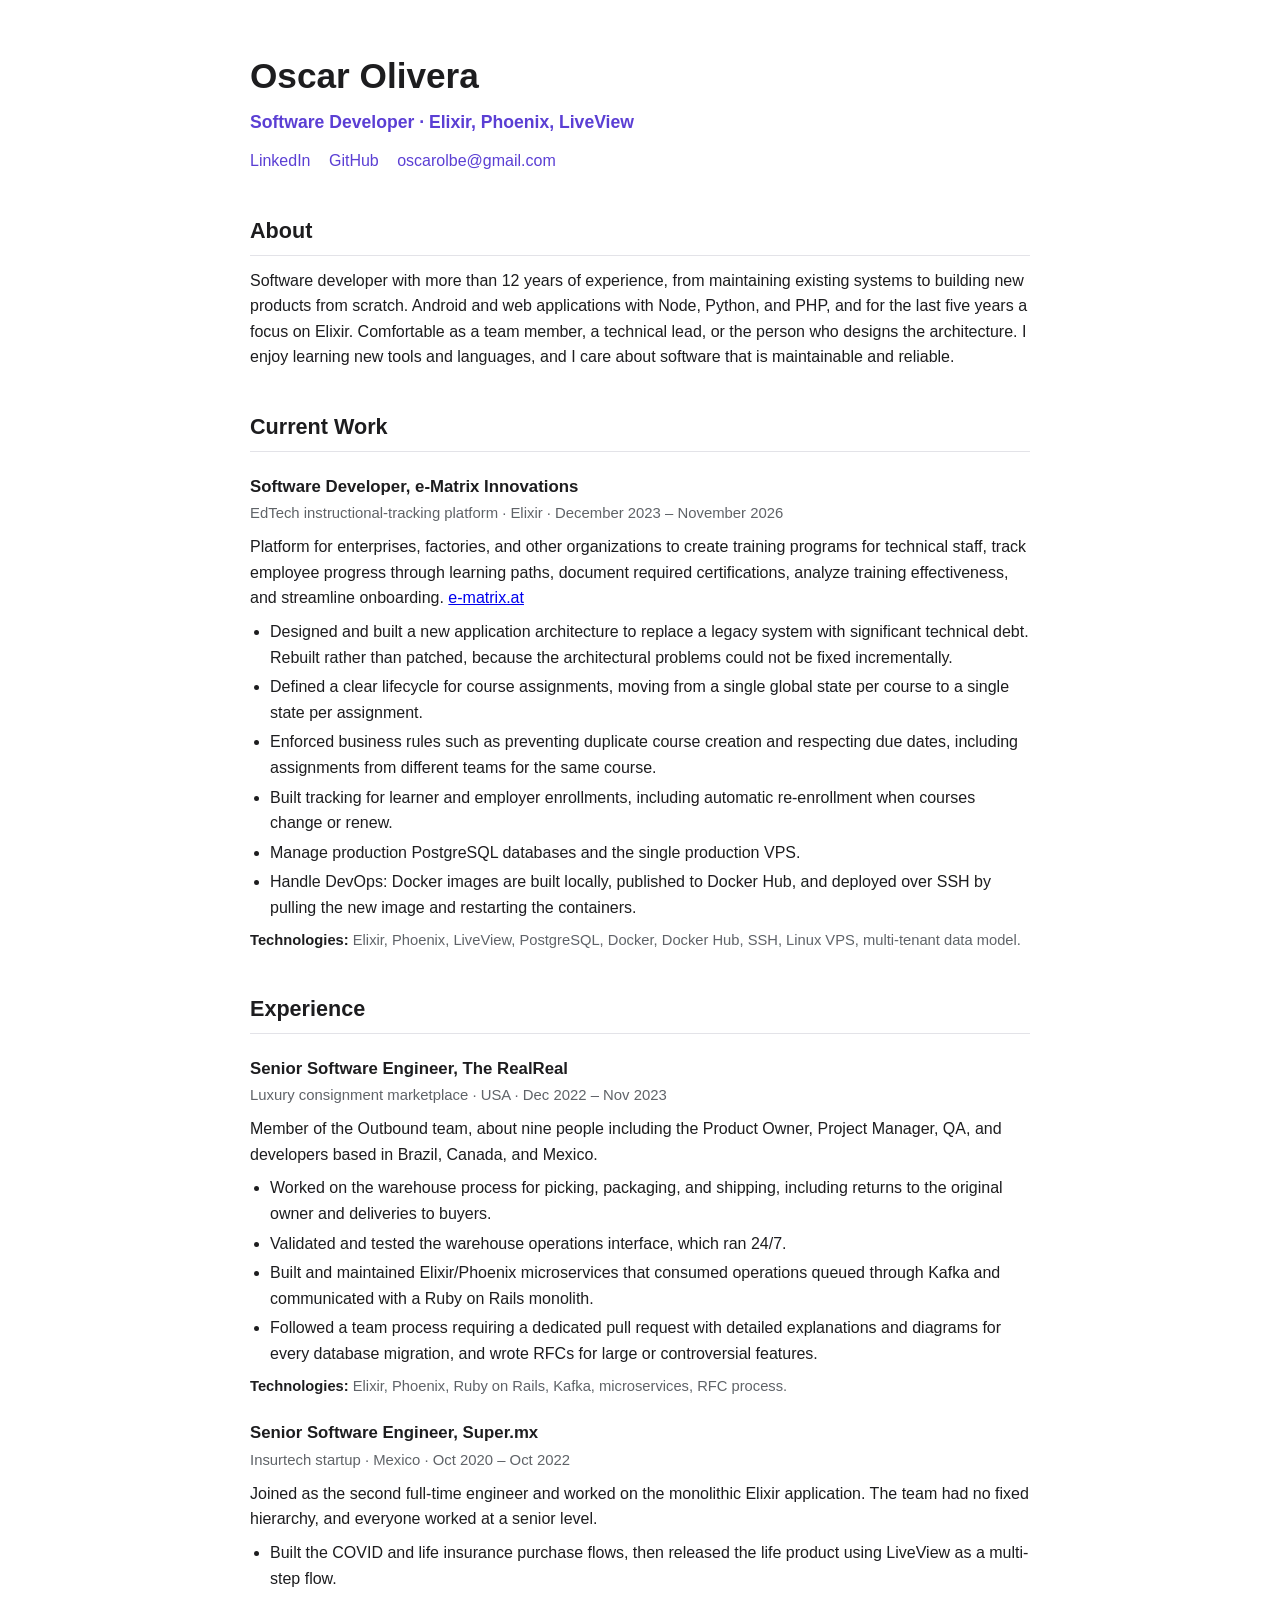
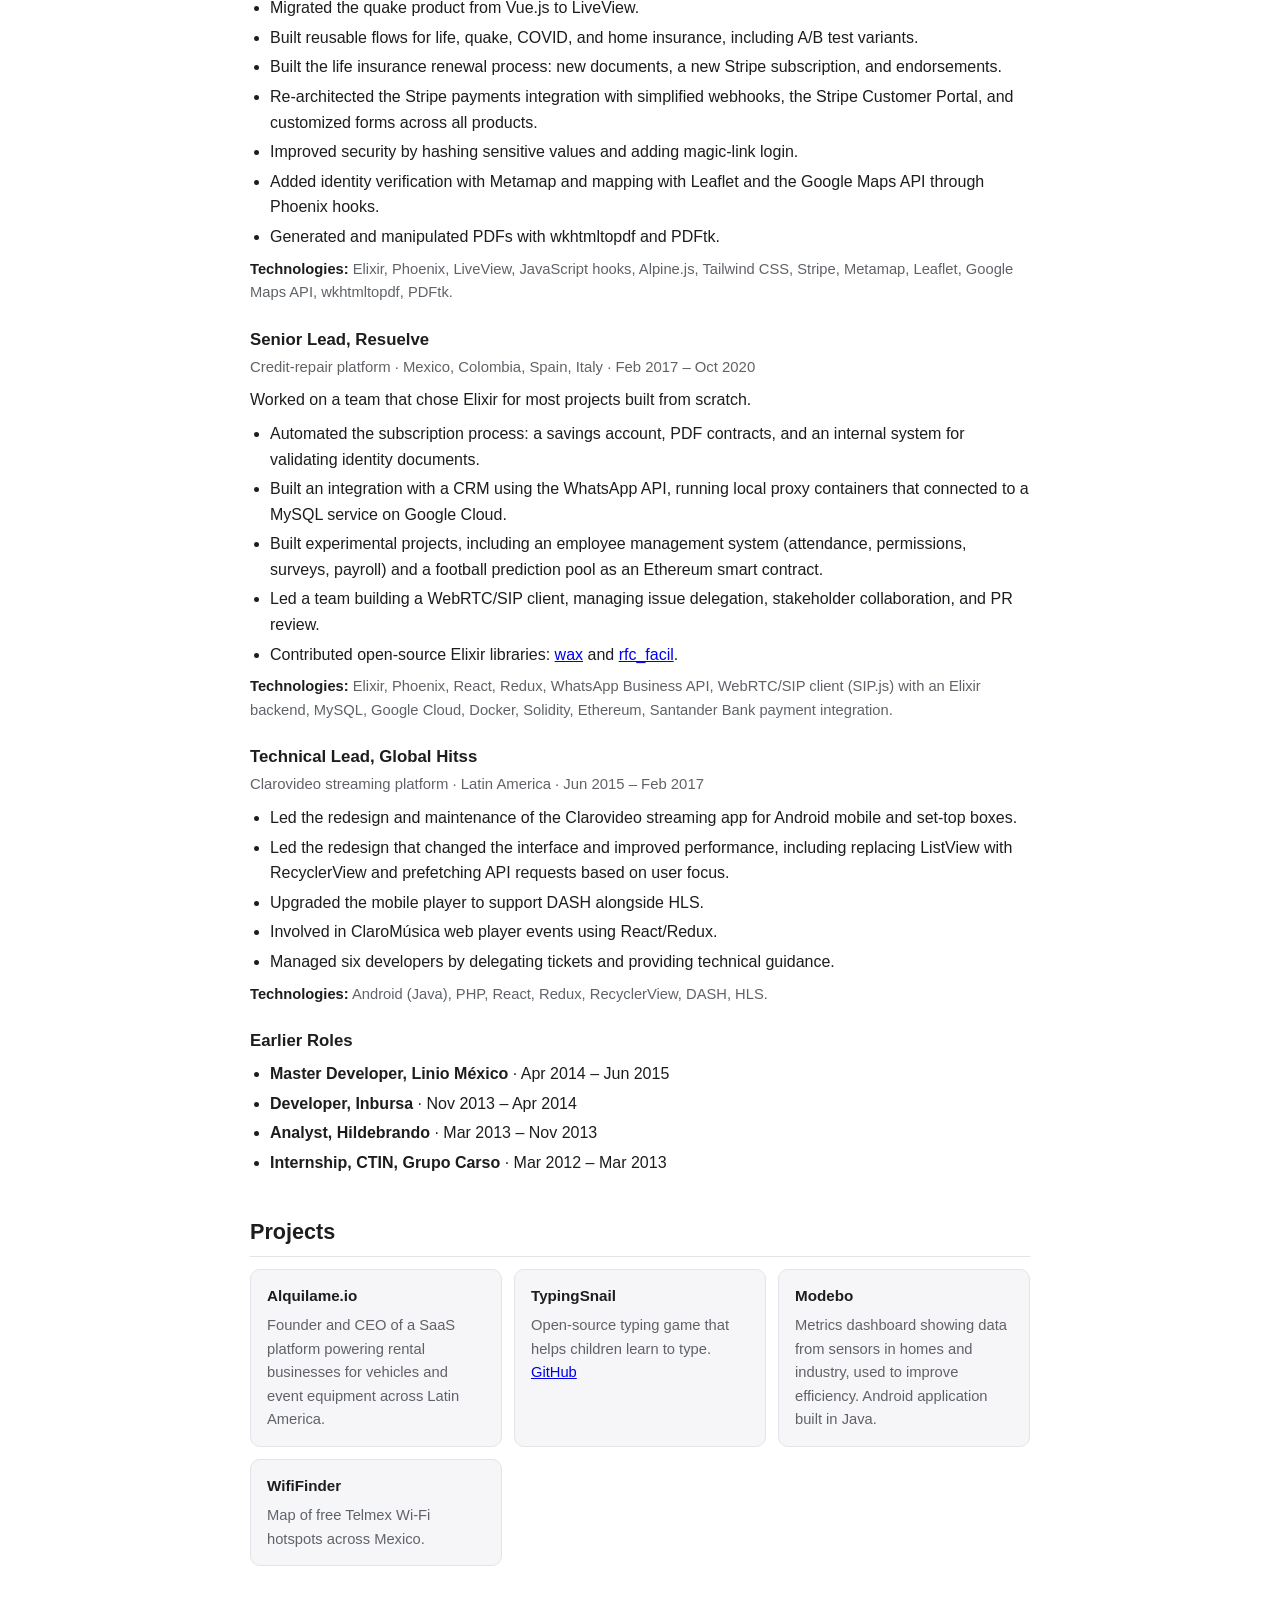
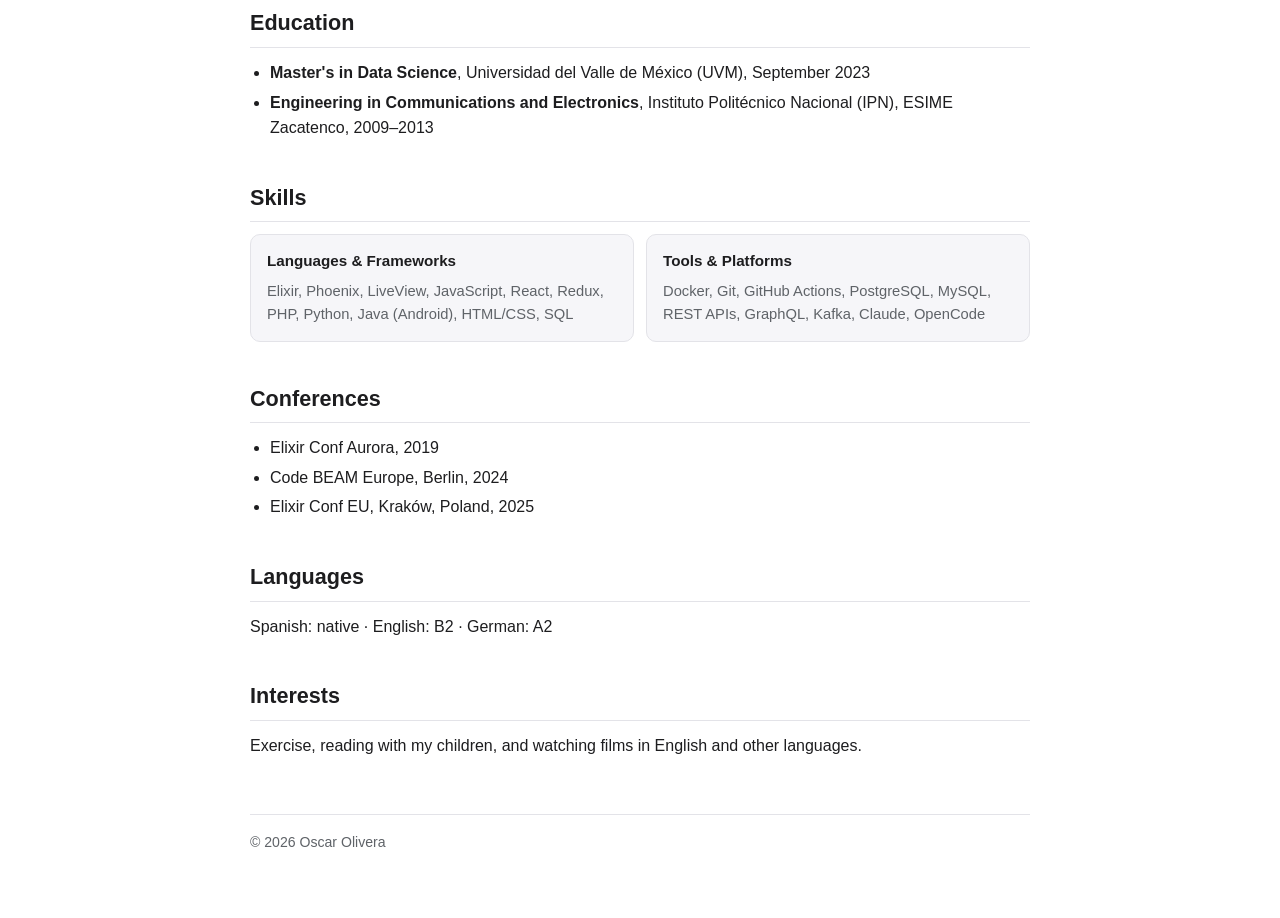
==== index.html @ a91962db "feat: resume" ====
<!DOCTYPE html>
<html lang="en">
<head>
<meta charset="UTF-8">
<meta name="viewport" content="width=device-width, initial-scale=1.0">
<title>Oscar Olivera - Developer Profile</title>
<style>
  :root {
    --bg: #ffffff;
    --text: #1d1d1f;
    --muted: #5f6368;
    --accent: #5b3fd4;
    --border: #e3e3e8;
    --surface: #f6f6f9;
    color-scheme: light;
  }
  @media (prefers-color-scheme: dark) {
    :root:not([data-theme="light"]) {
      --bg: #111114;
      --text: #ececf1;
      --muted: #a0a0ab;
      --accent: #a792ff;
      --border: #2a2a33;
      --surface: #1a1a20;
      color-scheme: dark;
    }
  }
  :root[data-theme="dark"] {
    --bg: #111114;
    --text: #ececf1;
    --muted: #a0a0ab;
    --accent: #a792ff;
    --border: #2a2a33;
    --surface: #1a1a20;
    color-scheme: dark;
  }
  * { box-sizing: border-box; }
  html, body { margin: 0; padding: 0; background: var(--bg); color: var(--text); }
  body {
    font-family: -apple-system, BlinkMacSystemFont, "Segoe UI", Roboto, Helvetica, Arial, sans-serif;
    line-height: 1.6;
    font-size: 16px;
  }
  main { max-width: 820px; margin: 0 auto; padding: 48px 20px 64px; }
  header h1 { font-size: 2.2rem; margin: 0 0 4px; }
  .role { font-size: 1.1rem; color: var(--accent); margin: 0 0 12px; font-weight: 600; }
  .links a, .inline-links a { color: var(--accent); text-decoration: none; margin-right: 14px; }
  .links a:hover, .inline-links a:hover { text-decoration: underline; }
  h2 {
    font-size: 1.35rem;
    margin: 40px 0 12px;
    padding-bottom: 6px;
    border-bottom: 1px solid var(--border);
  }
  h3 { font-size: 1.05rem; margin: 22px 0 2px; }
  .meta { color: var(--muted); font-size: 0.93rem; margin: 0 0 8px; }
  p { margin: 8px 0; }
  ul { margin: 6px 0 6px 20px; padding: 0; }
  li { margin: 4px 0; }
  .tech {
    font-size: 0.92rem;
    color: var(--muted);
    margin: 8px 0 0;
  }
  .tech strong { color: var(--text); }
  .skills-grid {
    display: grid;
    grid-template-columns: repeat(auto-fit, minmax(220px, 1fr));
    gap: 12px;
    margin-top: 8px;
  }
  .card {
    background: var(--surface);
    border: 1px solid var(--border);
    border-radius: 10px;
    padding: 14px 16px;
  }
  .card h4 { margin: 0 0 6px; font-size: 0.95rem; }
  .card p { margin: 0; font-size: 0.92rem; color: var(--muted); }
  footer {
    margin-top: 56px;
    padding-top: 16px;
    border-top: 1px solid var(--border);
    color: var(--muted);
    font-size: 0.88rem;
  }
  @media (max-width: 520px) {
    header h1 { font-size: 1.7rem; }
    main { padding: 32px 16px 48px; }
  }
</style>
</head>
<body>
<main>

<header>
  <h1>Oscar Olivera</h1>
  <p class="role">Software Developer · Elixir, Phoenix, LiveView</p>
  <p class="links">
    <a href="https://www.linkedin.com/in/oscarolbe/">LinkedIn</a>
    <a href="https://github.com/oscarolbe">GitHub</a>
    <a href="mailto:oscarolbe@gmail.com">oscarolbe@gmail.com</a>
  </p>
</header>

<section>
  <h2>About</h2>
  <p>Software developer with more than 12 years of experience, from maintaining existing systems to building new products from scratch. Android and web applications with Node, Python, and PHP, and for the last five years a focus on Elixir. Comfortable as a team member, a technical lead, or the person who designs the architecture. I enjoy learning new tools and languages, and I care about software that is maintainable and reliable.</p>
</section>

<section>
  <h2>Current Work</h2>
  <h3>Software Developer, e-Matrix Innovations</h3>
  <p class="meta">EdTech instructional-tracking platform · Elixir · December 2023 – November 2026</p>
  <p>Platform for enterprises, factories, and other organizations to create training programs for technical staff, track employee progress through learning paths, document required certifications, analyze training effectiveness, and streamline onboarding. <a href="https://e-matrix.at">e-matrix.at</a></p>
  <ul>
    <li>Designed and built a new application architecture to replace a legacy system with significant technical debt. Rebuilt rather than patched, because the architectural problems could not be fixed incrementally.</li>
    <li>Defined a clear lifecycle for course assignments, moving from a single global state per course to a single state per assignment.</li>
    <li>Enforced business rules such as preventing duplicate course creation and respecting due dates, including assignments from different teams for the same course.</li>
    <li>Built tracking for learner and employer enrollments, including automatic re-enrollment when courses change or renew.</li>
    <li>Manage production PostgreSQL databases and the single production VPS.</li>
    <li>Handle DevOps: Docker images are built locally, published to Docker Hub, and deployed over SSH by pulling the new image and restarting the containers.</li>
  </ul>
  <p class="tech"><strong>Technologies:</strong> Elixir, Phoenix, LiveView, PostgreSQL, Docker, Docker Hub, SSH, Linux VPS, multi-tenant data model.</p>
</section>

<section>
  <h2>Experience</h2>

  <h3>Senior Software Engineer, The RealReal</h3>
  <p class="meta">Luxury consignment marketplace · USA · Dec 2022 – Nov 2023</p>
  <p>Member of the Outbound team, about nine people including the Product Owner, Project Manager, QA, and developers based in Brazil, Canada, and Mexico.</p>
  <ul>
    <li>Worked on the warehouse process for picking, packaging, and shipping, including returns to the original owner and deliveries to buyers.</li>
    <li>Validated and tested the warehouse operations interface, which ran 24/7.</li>
    <li>Built and maintained Elixir/Phoenix microservices that consumed operations queued through Kafka and communicated with a Ruby on Rails monolith.</li>
    <li>Followed a team process requiring a dedicated pull request with detailed explanations and diagrams for every database migration, and wrote RFCs for large or controversial features.</li>
  </ul>
  <p class="tech"><strong>Technologies:</strong> Elixir, Phoenix, Ruby on Rails, Kafka, microservices, RFC process.</p>

  <h3>Senior Software Engineer, Super.mx</h3>
  <p class="meta">Insurtech startup · Mexico · Oct 2020 – Oct 2022</p>
  <p>Joined as the second full-time engineer and worked on the monolithic Elixir application. The team had no fixed hierarchy, and everyone worked at a senior level.</p>
  <ul>
    <li>Built the COVID and life insurance purchase flows, then released the life product using LiveView as a multi-step flow.</li>
    <li>Migrated the quake product from Vue.js to LiveView.</li>
    <li>Built reusable flows for life, quake, COVID, and home insurance, including A/B test variants.</li>
    <li>Built the life insurance renewal process: new documents, a new Stripe subscription, and endorsements.</li>
    <li>Re-architected the Stripe payments integration with simplified webhooks, the Stripe Customer Portal, and customized forms across all products.</li>
    <li>Improved security by hashing sensitive values and adding magic-link login.</li>
    <li>Added identity verification with Metamap and mapping with Leaflet and the Google Maps API through Phoenix hooks.</li>
    <li>Generated and manipulated PDFs with wkhtmltopdf and PDFtk.</li>
  </ul>
  <p class="tech"><strong>Technologies:</strong> Elixir, Phoenix, LiveView, JavaScript hooks, Alpine.js, Tailwind CSS, Stripe, Metamap, Leaflet, Google Maps API, wkhtmltopdf, PDFtk.</p>

  <h3>Senior Lead, Resuelve</h3>
  <p class="meta">Credit-repair platform · Mexico, Colombia, Spain, Italy · Feb 2017 – Oct 2020</p>
  <p>Worked on a team that chose Elixir for most projects built from scratch.</p>
  <ul>
    <li>Automated the subscription process: a savings account, PDF contracts, and an internal system for validating identity documents.</li>
    <li>Built an integration with a CRM using the WhatsApp API, running local proxy containers that connected to a MySQL service on Google Cloud.</li>
    <li>Built experimental projects, including an employee management system (attendance, permissions, surveys, payroll) and a football prediction pool as an Ethereum smart contract.</li>
    <li>Led a team building a WebRTC/SIP client, managing issue delegation, stakeholder collaboration, and PR review.</li>
    <li>Contributed open-source Elixir libraries: <a href="https://github.com/resuelve/wax">wax</a> and <a href="https://github.com/resuelve/rfc_facil">rfc_facil</a>.</li>
  </ul>
  <p class="tech"><strong>Technologies:</strong> Elixir, Phoenix, React, Redux, WhatsApp Business API, WebRTC/SIP client (SIP.js) with an Elixir backend, MySQL, Google Cloud, Docker, Solidity, Ethereum, Santander Bank payment integration.</p>

  <h3>Technical Lead, Global Hitss</h3>
  <p class="meta">Clarovideo streaming platform · Latin America · Jun 2015 – Feb 2017</p>
  <ul>
    <li>Led the redesign and maintenance of the Clarovideo streaming app for Android mobile and set-top boxes.</li>
    <li>Led the redesign that changed the interface and improved performance, including replacing ListView with RecyclerView and prefetching API requests based on user focus.</li>
    <li>Upgraded the mobile player to support DASH alongside HLS.</li>
    <li>Involved in ClaroMúsica web player events using React/Redux.</li>
    <li>Managed six developers by delegating tickets and providing technical guidance.</li>
  </ul>
  <p class="tech"><strong>Technologies:</strong> Android (Java), PHP, React, Redux, RecyclerView, DASH, HLS.</p>

  <h3>Earlier Roles</h3>
  <ul>
    <li><strong>Master Developer, Linio México</strong> · Apr 2014 – Jun 2015</li>
    <li><strong>Developer, Inbursa</strong> · Nov 2013 – Apr 2014</li>
    <li><strong>Analyst, Hildebrando</strong> · Mar 2013 – Nov 2013</li>
    <li><strong>Internship, CTIN, Grupo Carso</strong> · Mar 2012 – Mar 2013</li>
  </ul>
</section>

<section>
  <h2>Projects</h2>
  <div class="skills-grid">
    <div class="card">
      <h4>Alquilame.io</h4>
      <p>Founder and CEO of a SaaS platform powering rental businesses for vehicles and event equipment across Latin America.</p>
    </div>
    <div class="card">
      <h4>TypingSnail</h4>
      <p>Open-source typing game that helps children learn to type. <a href="https://github.com/oscarolbe/typingsnail">GitHub</a></p>
    </div>
    <div class="card">
      <h4>Modebo</h4>
      <p>Metrics dashboard showing data from sensors in homes and industry, used to improve efficiency. Android application built in Java.</p>
    </div>
    <div class="card">
      <h4>WifiFinder</h4>
      <p>Map of free Telmex Wi-Fi hotspots across Mexico.</p>
    </div>
  </div>
</section>

<section>
  <h2>Education</h2>
  <ul>
    <li><strong>Master's in Data Science</strong>, Universidad del Valle de México (UVM), September 2023</li>
    <li><strong>Engineering in Communications and Electronics</strong>, Instituto Politécnico Nacional (IPN), ESIME Zacatenco, 2009–2013</li>
  </ul>
</section>

<section>
  <h2>Skills</h2>
  <div class="skills-grid">
    <div class="card">
      <h4>Languages &amp; Frameworks</h4>
      <p>Elixir, Phoenix, LiveView, JavaScript, React, Redux, PHP, Python, Java (Android), HTML/CSS, SQL</p>
    </div>
    <div class="card">
      <h4>Tools &amp; Platforms</h4>
      <p>Docker, Git, GitHub Actions, PostgreSQL, MySQL, REST APIs, GraphQL, Kafka, Claude, OpenCode</p>
    </div>
  </div>
</section>

<section>
  <h2>Conferences</h2>
  <ul>
    <li>Elixir Conf Aurora, 2019</li>
    <li>Code BEAM Europe, Berlin, 2024</li>
    <li>Elixir Conf EU, Kraków, Poland, 2025</li>
  </ul>
</section>

<section>
  <h2>Languages</h2>
  <p>Spanish: native · English: B2 · German: A2</p>
</section>

<section>
  <h2>Interests</h2>
  <p>Exercise, reading with my children, and watching films in English and other languages.</p>
</section>

<footer>
  © 2026 Oscar Olivera
</footer>

</main>
</body>
</html>
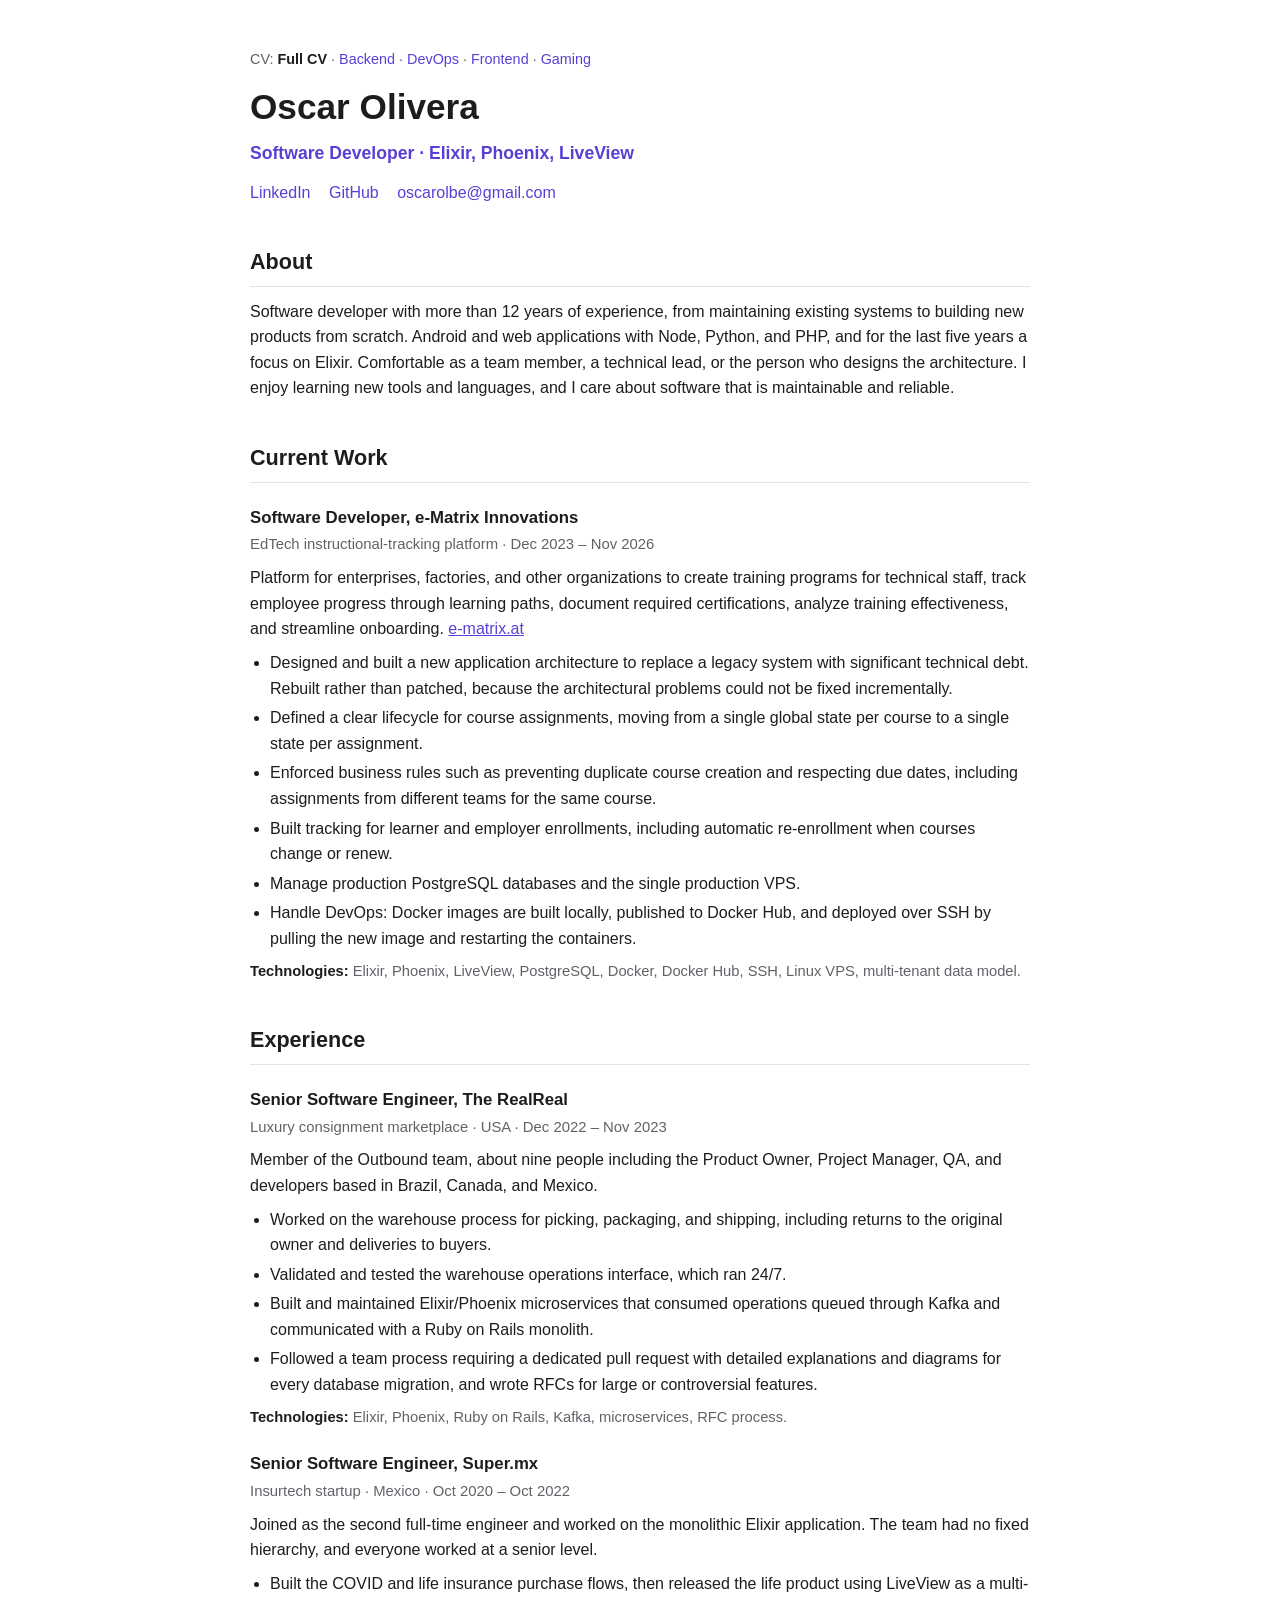
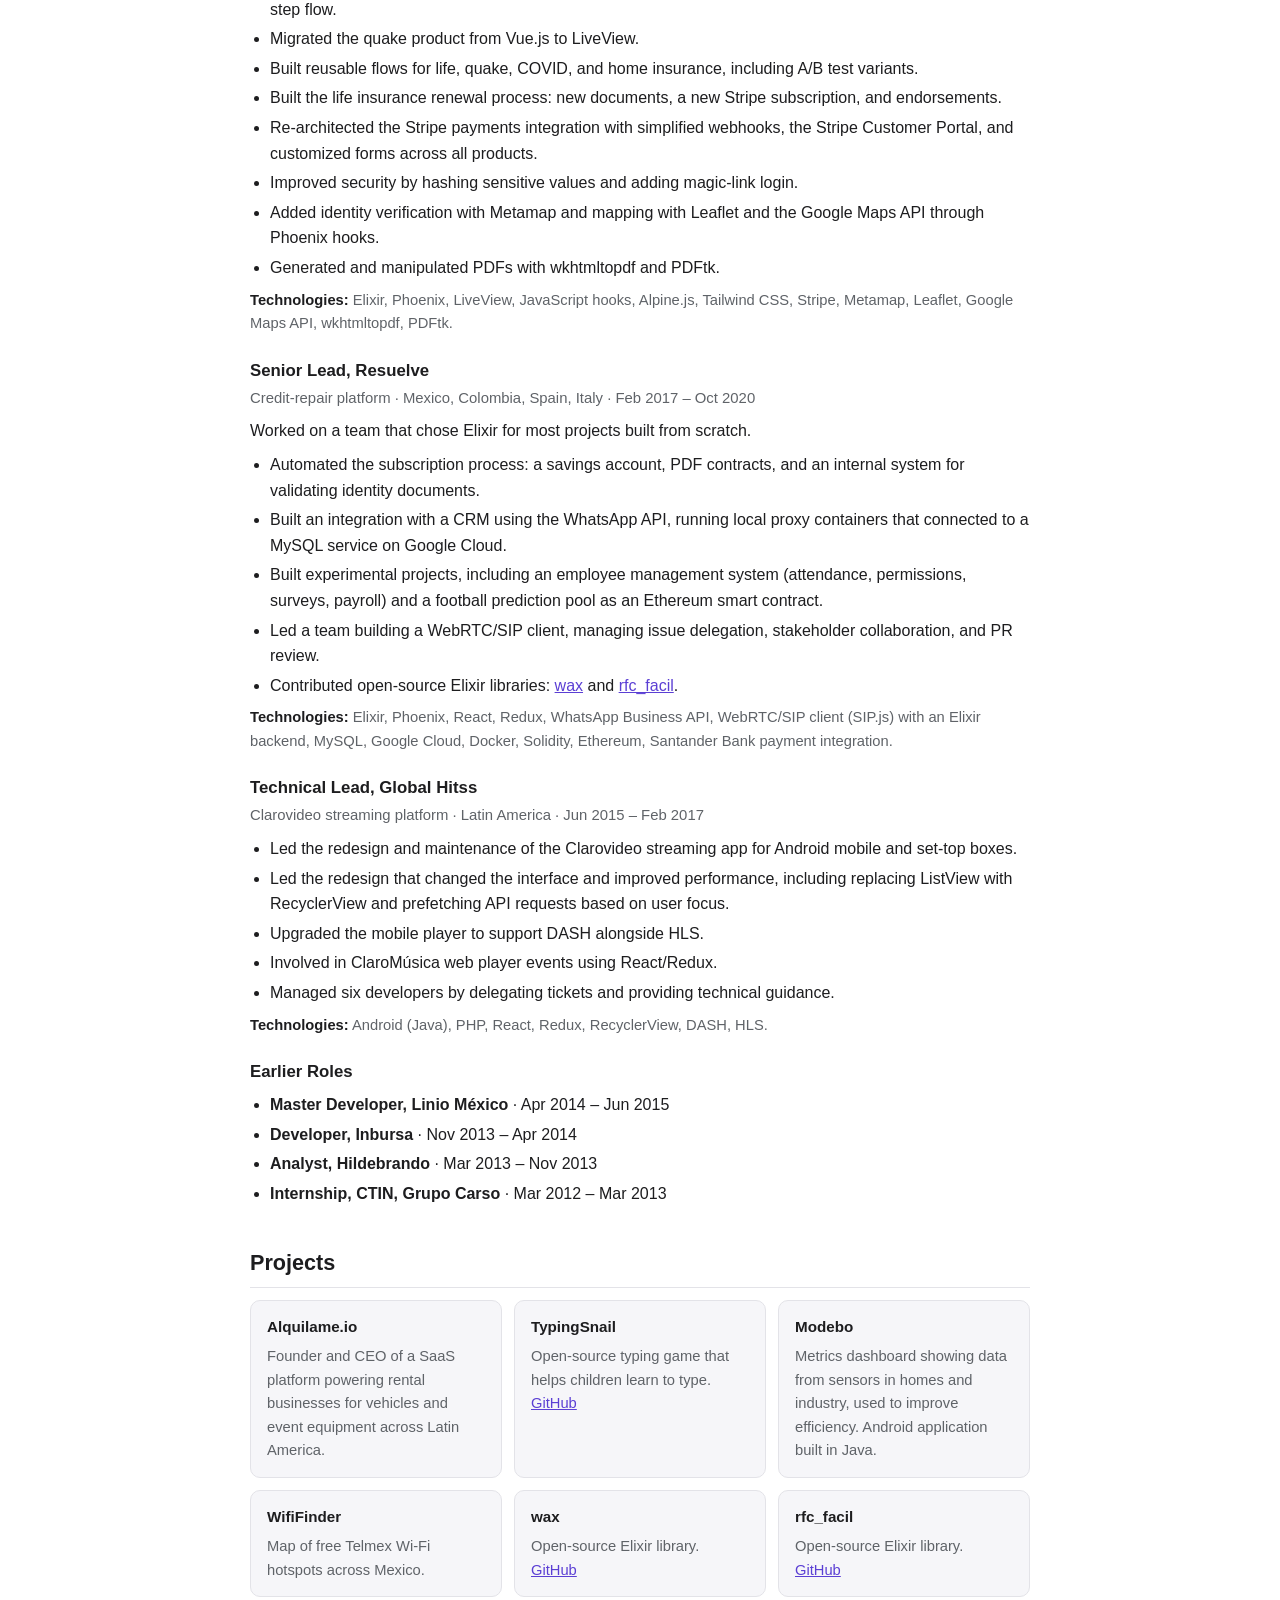
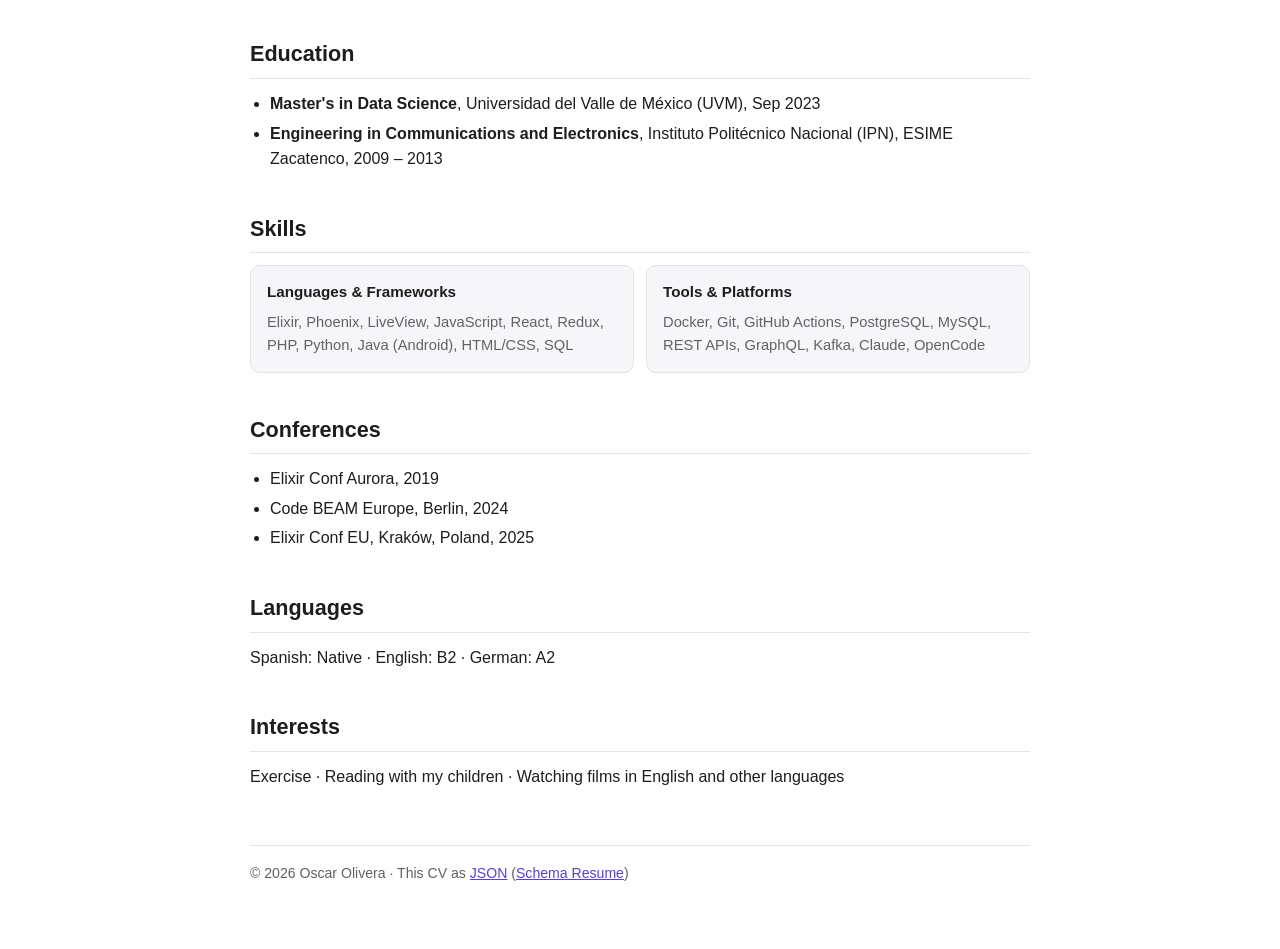
==== commit 84ad7bc9: "feat: resume frontend,backend,devops,gaming" ====
--- a/index.html
+++ b/index.html
@@ -1,9 +1,13 @@
 <!DOCTYPE html>
+<!-- Generated by build.mjs from resume.json. Edit those, then run: node build.mjs -->
 <html lang="en">
 <head>
 <meta charset="UTF-8">
 <meta name="viewport" content="width=device-width, initial-scale=1.0">
 <title>Oscar Olivera - Developer Profile</title>
+<meta name="description" content="Software Developer · Elixir, Phoenix, LiveView">
+<link rel="alternate" type="application/json" href="resume.json" title="Schema Resume">
+<script type="application/ld+json">{"$schema":"https://schema-resume.org/1.3/schema.json","@context":"https://schema-resume.org/1.3/context.jsonld","basics":{"name":"Oscar Olivera","label":"Software Developer · Elixir, Phoenix, LiveView","email":"oscarolbe@gmail.com","url":"https://oscarolbe.github.io/","summary":"Software developer with more than 12 years of experience, from maintaining existing systems to building new products from scratch. Android and web applications with Node, Python, and PHP, and for the last five years a focus on Elixir. Comfortable as a team member, a technical lead, or the person who designs the architecture. I enjoy learning new tools and languages, and I care about software that is maintainable and reliable.","profiles":[{"network":"LinkedIn","username":"oscarolbe","url":"https://www.linkedin.com/in/oscarolbe/"},{"network":"GitHub","username":"oscarolbe","url":"https://github.com/oscarolbe"}]},"work":[{"name":"e-Matrix Innovations","position":"Software Developer","url":"https://e-matrix.at","description":"EdTech instructional-tracking platform","startDate":"2023-12","endDate":"2026-11","summary":"Platform for enterprises, factories, and other organizations to create training programs for technical staff, track employee progress through learning paths, document required certifications, analyze training effectiveness, and streamline onboarding.","highlights":["Designed and built a new application architecture to replace a legacy system with significant technical debt. Rebuilt rather than patched, because the architectural problems could not be fixed incrementally.","Defined a clear lifecycle for course assignments, moving from a single global state per course to a single state per assignment.","Enforced business rules such as preventing duplicate course creation and respecting due dates, including assignments from different teams for the same course.","Built tracking for learner and employer enrollments, including automatic re-enrollment when courses change or renew.","Manage production PostgreSQL databases and the single production VPS.","Handle DevOps: Docker images are built locally, published to Docker Hub, and deployed over SSH by pulling the new image and restarting the containers."],"keywords":["Elixir","Phoenix","LiveView","PostgreSQL","Docker","Docker Hub","SSH","Linux VPS","multi-tenant data model"]},{"name":"The RealReal","position":"Senior Software Engineer","description":"Luxury consignment marketplace","workLocation":"USA","startDate":"2022-12","endDate":"2023-11","summary":"Member of the Outbound team, about nine people including the Product Owner, Project Manager, QA, and developers based in Brazil, Canada, and Mexico.","highlights":["Worked on the warehouse process for picking, packaging, and shipping, including returns to the original owner and deliveries to buyers.","Validated and tested the warehouse operations interface, which ran 24/7.","Built and maintained Elixir/Phoenix microservices that consumed operations queued through Kafka and communicated with a Ruby on Rails monolith.","Followed a team process requiring a dedicated pull request with detailed explanations and diagrams for every database migration, and wrote RFCs for large or controversial features."],"keywords":["Elixir","Phoenix","Ruby on Rails","Kafka","microservices","RFC process"]},{"name":"Super.mx","position":"Senior Software Engineer","description":"Insurtech startup","workLocation":"Mexico","startDate":"2020-10","endDate":"2022-10","summary":"Joined as the second full-time engineer and worked on the monolithic Elixir application. The team had no fixed hierarchy, and everyone worked at a senior level.","highlights":["Built the COVID and life insurance purchase flows, then released the life product using LiveView as a multi-step flow.","Migrated the quake product from Vue.js to LiveView.","Built reusable flows for life, quake, COVID, and home insurance, including A/B test variants.","Built the life insurance renewal process: new documents, a new Stripe subscription, and endorsements.","Re-architected the Stripe payments integration with simplified webhooks, the Stripe Customer Portal, and customized forms across all products.","Improved security by hashing sensitive values and adding magic-link login.","Added identity verification with Metamap and mapping with Leaflet and the Google Maps API through Phoenix hooks.","Generated and manipulated PDFs with wkhtmltopdf and PDFtk."],"keywords":["Elixir","Phoenix","LiveView","JavaScript hooks","Alpine.js","Tailwind CSS","Stripe","Metamap","Leaflet","Google Maps API","wkhtmltopdf","PDFtk"]},{"name":"Resuelve","position":"Senior Lead","description":"Credit-repair platform","workLocation":"Mexico, Colombia, Spain, Italy","startDate":"2017-02","endDate":"2020-10","summary":"Worked on a team that chose Elixir for most projects built from scratch.","highlights":["Automated the subscription process: a savings account, PDF contracts, and an internal system for validating identity documents.","Built an integration with a CRM using the WhatsApp API, running local proxy containers that connected to a MySQL service on Google Cloud.","Built experimental projects, including an employee management system (attendance, permissions, surveys, payroll) and a football prediction pool as an Ethereum smart contract.","Led a team building a WebRTC/SIP client, managing issue delegation, stakeholder collaboration, and PR review.","Contributed open-source Elixir libraries: wax and rfc_facil."],"keywords":["Elixir","Phoenix","React","Redux","WhatsApp Business API","WebRTC/SIP client (SIP.js) with an Elixir backend","MySQL","Google Cloud","Docker","Solidity","Ethereum","Santander Bank payment integration"]},{"name":"Global Hitss","position":"Technical Lead","description":"Clarovideo streaming platform","workLocation":"Latin America","startDate":"2015-06","endDate":"2017-02","highlights":["Led the redesign and maintenance of the Clarovideo streaming app for Android mobile and set-top boxes.","Led the redesign that changed the interface and improved performance, including replacing ListView with RecyclerView and prefetching API requests based on user focus.","Upgraded the mobile player to support DASH alongside HLS.","Involved in ClaroMúsica web player events using React/Redux.","Managed six developers by delegating tickets and providing technical guidance."],"keywords":["Android (Java)","PHP","React","Redux","RecyclerView","DASH","HLS"]},{"name":"Linio México","position":"Master Developer","startDate":"2014-04","endDate":"2015-06"},{"name":"Inbursa","position":"Developer","startDate":"2013-11","endDate":"2014-04"},{"name":"Hildebrando","position":"Analyst","startDate":"2013-03","endDate":"2013-11"},{"name":"CTIN, Grupo Carso","position":"Internship","startDate":"2012-03","endDate":"2013-03"}],"projects":[{"name":"Alquilame.io","type":"application","roles":["Founder","CEO"],"description":"Founder and CEO of a SaaS platform powering rental businesses for vehicles and event equipment across Latin America."},{"name":"TypingSnail","type":"application","description":"Open-source typing game that helps children learn to type.","url":"https://github.com/oscarolbe/typingsnail","keywords":["JavaScript","HTML canvas","Web Audio","GitHub Actions","GitHub Pages"]},{"name":"Modebo","type":"application","description":"Metrics dashboard showing data from sensors in homes and industry, used to improve efficiency. Android application built in Java.","keywords":["Android","Java"]},{"name":"WifiFinder","type":"application","description":"Map of free Telmex Wi-Fi hotspots across Mexico."},{"name":"wax","type":"library","entity":"Resuelve","description":"Open-source Elixir library.","url":"https://github.com/resuelve/wax","keywords":["Elixir"]},{"name":"rfc_facil","type":"library","entity":"Resuelve","description":"Open-source Elixir library.","url":"https://github.com/resuelve/rfc_facil","keywords":["Elixir"]},{"name":"Elixir Conf Aurora","type":"conference","roles":["Attendee"],"startDate":"2019"},{"name":"Code BEAM Europe, Berlin","type":"conference","roles":["Attendee"],"startDate":"2024"},{"name":"Elixir Conf EU, Kraków, Poland","type":"conference","roles":["Attendee"],"startDate":"2025"}],"education":[{"institution":"Universidad del Valle de México (UVM)","studyType":"Master's","area":"Data Science","endDate":"2023-09"},{"institution":"Instituto Politécnico Nacional (IPN), ESIME Zacatenco","studyType":"Engineering","area":"Communications and Electronics","startDate":"2009","endDate":"2013"}],"skills":[{"name":"Languages & Frameworks","keywords":["Elixir","Phoenix","LiveView","JavaScript","React","Redux","PHP","Python","Java (Android)","HTML/CSS","SQL"]},{"name":"Tools & Platforms","keywords":["Docker","Git","GitHub Actions","PostgreSQL","MySQL","REST APIs","GraphQL","Kafka","Claude","OpenCode"]}],"languages":[{"language":"Spanish","fluency":"Native"},{"language":"English","fluency":"B2"},{"language":"German","fluency":"A2"}],"interests":[{"name":"Exercise"},{"name":"Reading with my children"},{"name":"Watching films in English and other languages"}],"meta":{"canonical":"https://oscarolbe.github.io/resume.json","version":"1.0.0","lastModified":"2026-10-14"}}</script>
 <style>
   :root {
     --bg: #ffffff;
@@ -88,12 +92,31 @@
     header h1 { font-size: 1.7rem; }
     main { padding: 32px 16px 48px; }
   }
+  .cv-nav {
+    font-size: 0.9rem;
+    color: var(--muted);
+    margin: 0 0 8px;
+  }
+  .cv-nav a { color: var(--accent); text-decoration: none; }
+  .cv-nav a:hover { text-decoration: underline; }
+  .cv-nav a[aria-current] { color: var(--text); font-weight: 600; }
+  .focus { color: var(--muted); font-size: 0.95rem; }
+  footer a { color: var(--accent); }
+  @media print {
+    .cv-nav { display: none; }
+    main { padding: 0; }
+    h2 { margin-top: 24px; }
+    section, .card { break-inside: avoid; }
+  }
+  main a { color: var(--accent); }
+  .card ul { font-size: 0.9rem; color: var(--muted); margin-top: 8px; }
 </style>
 </head>
 <body>
 <main>
 
 <header>
+  <p class="cv-nav">CV: <a href="" aria-current="page">Full CV</a> · <a href="backend/">Backend</a> · <a href="devops/">DevOps</a> · <a href="frontend/">Frontend</a> · <a href="gaming/">Gaming</a></p>
   <h1>Oscar Olivera</h1>
   <p class="role">Software Developer · Elixir, Phoenix, LiveView</p>
   <p class="links">
@@ -111,7 +134,7 @@
 <section>
   <h2>Current Work</h2>
   <h3>Software Developer, e-Matrix Innovations</h3>
-  <p class="meta">EdTech instructional-tracking platform · Elixir · December 2023 – November 2026</p>
+  <p class="meta">EdTech instructional-tracking platform · Dec 2023 – Nov 2026</p>
   <p>Platform for enterprises, factories, and other organizations to create training programs for technical staff, track employee progress through learning paths, document required certifications, analyze training effectiveness, and streamline onboarding. <a href="https://e-matrix.at">e-matrix.at</a></p>
   <ul>
     <li>Designed and built a new application architecture to replace a legacy system with significant technical debt. Rebuilt rather than patched, because the architectural problems could not be fixed incrementally.</li>
@@ -126,7 +149,6 @@
 
 <section>
   <h2>Experience</h2>
-
   <h3>Senior Software Engineer, The RealReal</h3>
   <p class="meta">Luxury consignment marketplace · USA · Dec 2022 – Nov 2023</p>
   <p>Member of the Outbound team, about nine people including the Product Owner, Project Manager, QA, and developers based in Brazil, Canada, and Mexico.</p>
@@ -204,14 +226,22 @@
       <h4>WifiFinder</h4>
       <p>Map of free Telmex Wi-Fi hotspots across Mexico.</p>
     </div>
+    <div class="card">
+      <h4>wax</h4>
+      <p>Open-source Elixir library. <a href="https://github.com/resuelve/wax">GitHub</a></p>
+    </div>
+    <div class="card">
+      <h4>rfc_facil</h4>
+      <p>Open-source Elixir library. <a href="https://github.com/resuelve/rfc_facil">GitHub</a></p>
+    </div>
   </div>
 </section>
 
 <section>
   <h2>Education</h2>
   <ul>
-    <li><strong>Master's in Data Science</strong>, Universidad del Valle de México (UVM), September 2023</li>
-    <li><strong>Engineering in Communications and Electronics</strong>, Instituto Politécnico Nacional (IPN), ESIME Zacatenco, 2009–2013</li>
+    <li><strong>Master&#39;s in Data Science</strong>, Universidad del Valle de México (UVM), Sep 2023</li>
+    <li><strong>Engineering in Communications and Electronics</strong>, Instituto Politécnico Nacional (IPN), ESIME Zacatenco, 2009 – 2013</li>
   </ul>
 </section>
 
@@ -240,16 +270,16 @@
 
 <section>
   <h2>Languages</h2>
-  <p>Spanish: native · English: B2 · German: A2</p>
+  <p>Spanish: Native · English: B2 · German: A2</p>
 </section>
 
 <section>
   <h2>Interests</h2>
-  <p>Exercise, reading with my children, and watching films in English and other languages.</p>
+  <p>Exercise · Reading with my children · Watching films in English and other languages</p>
 </section>
 
 <footer>
-  © 2026 Oscar Olivera
+  © 2026 Oscar Olivera · This CV as <a href="resume.json">JSON</a> (<a href="https://schema-resume.org/">Schema Resume</a>)
 </footer>
 
 </main>
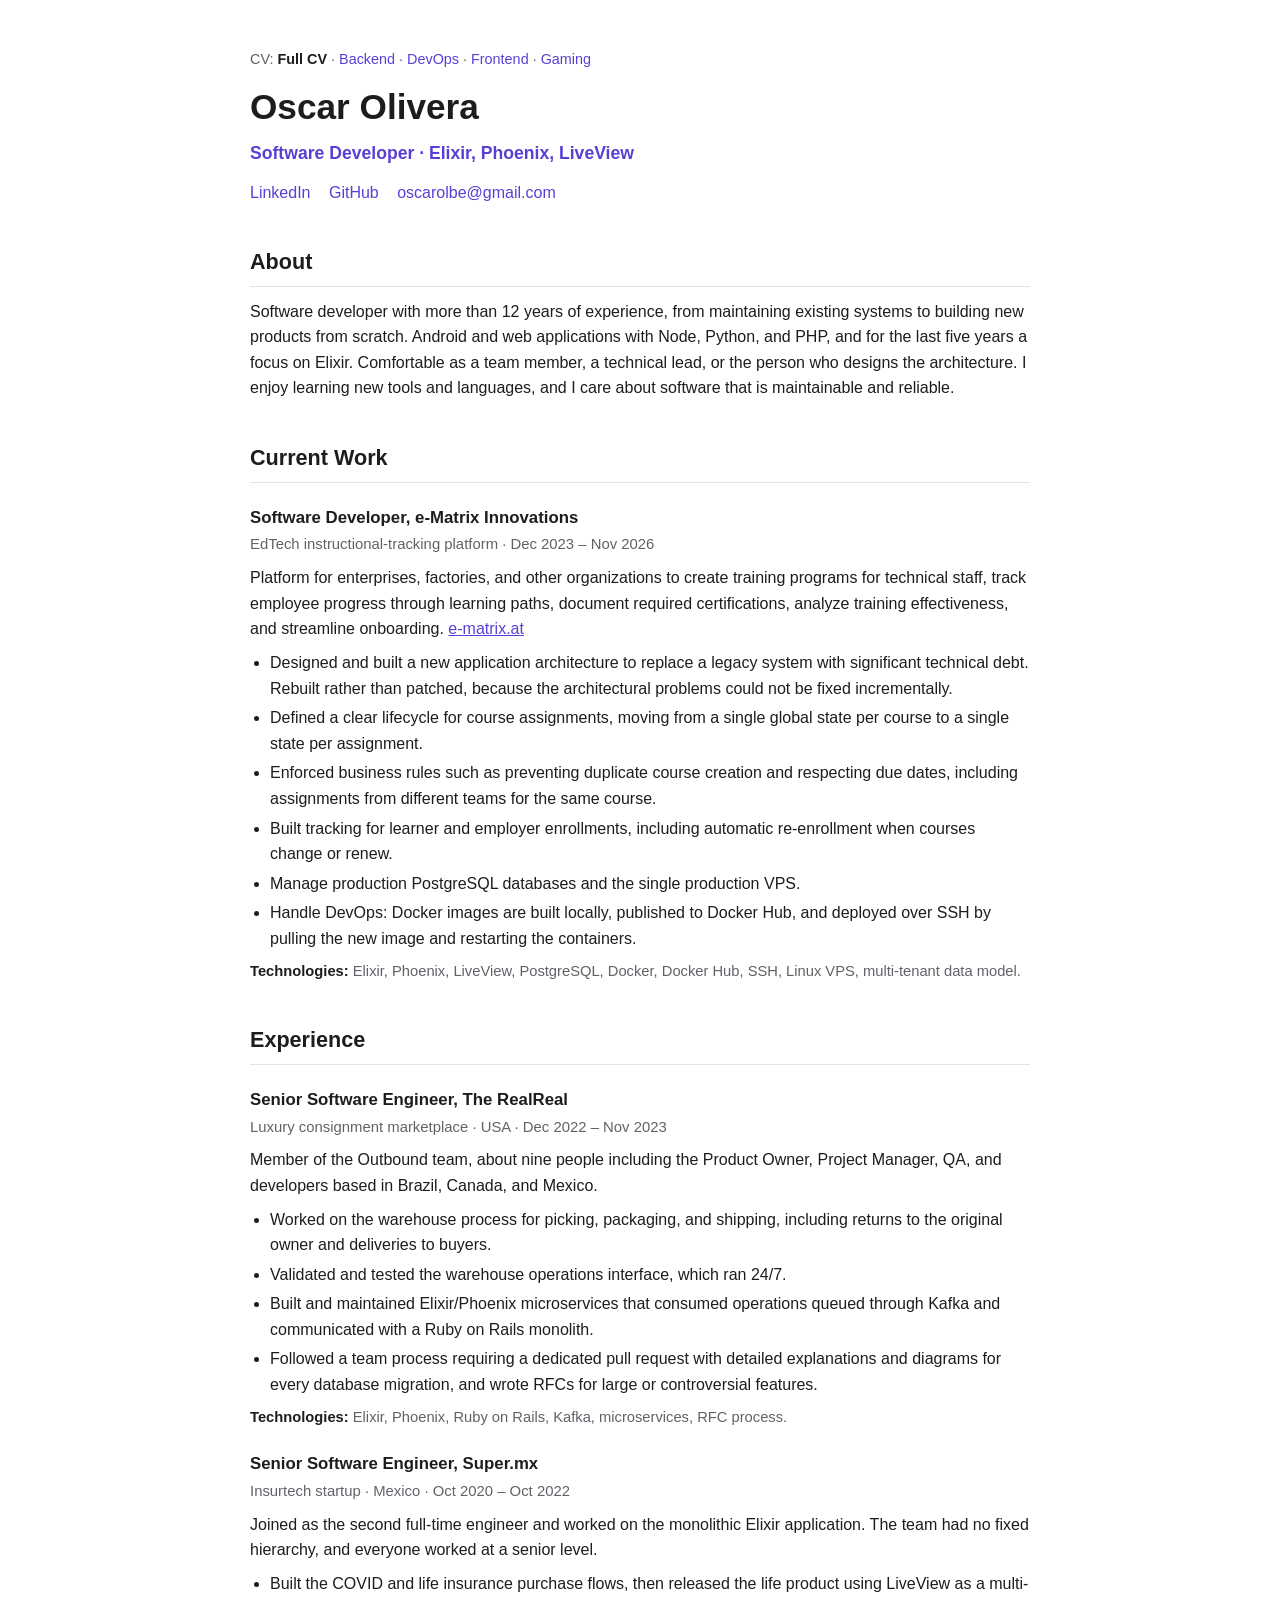
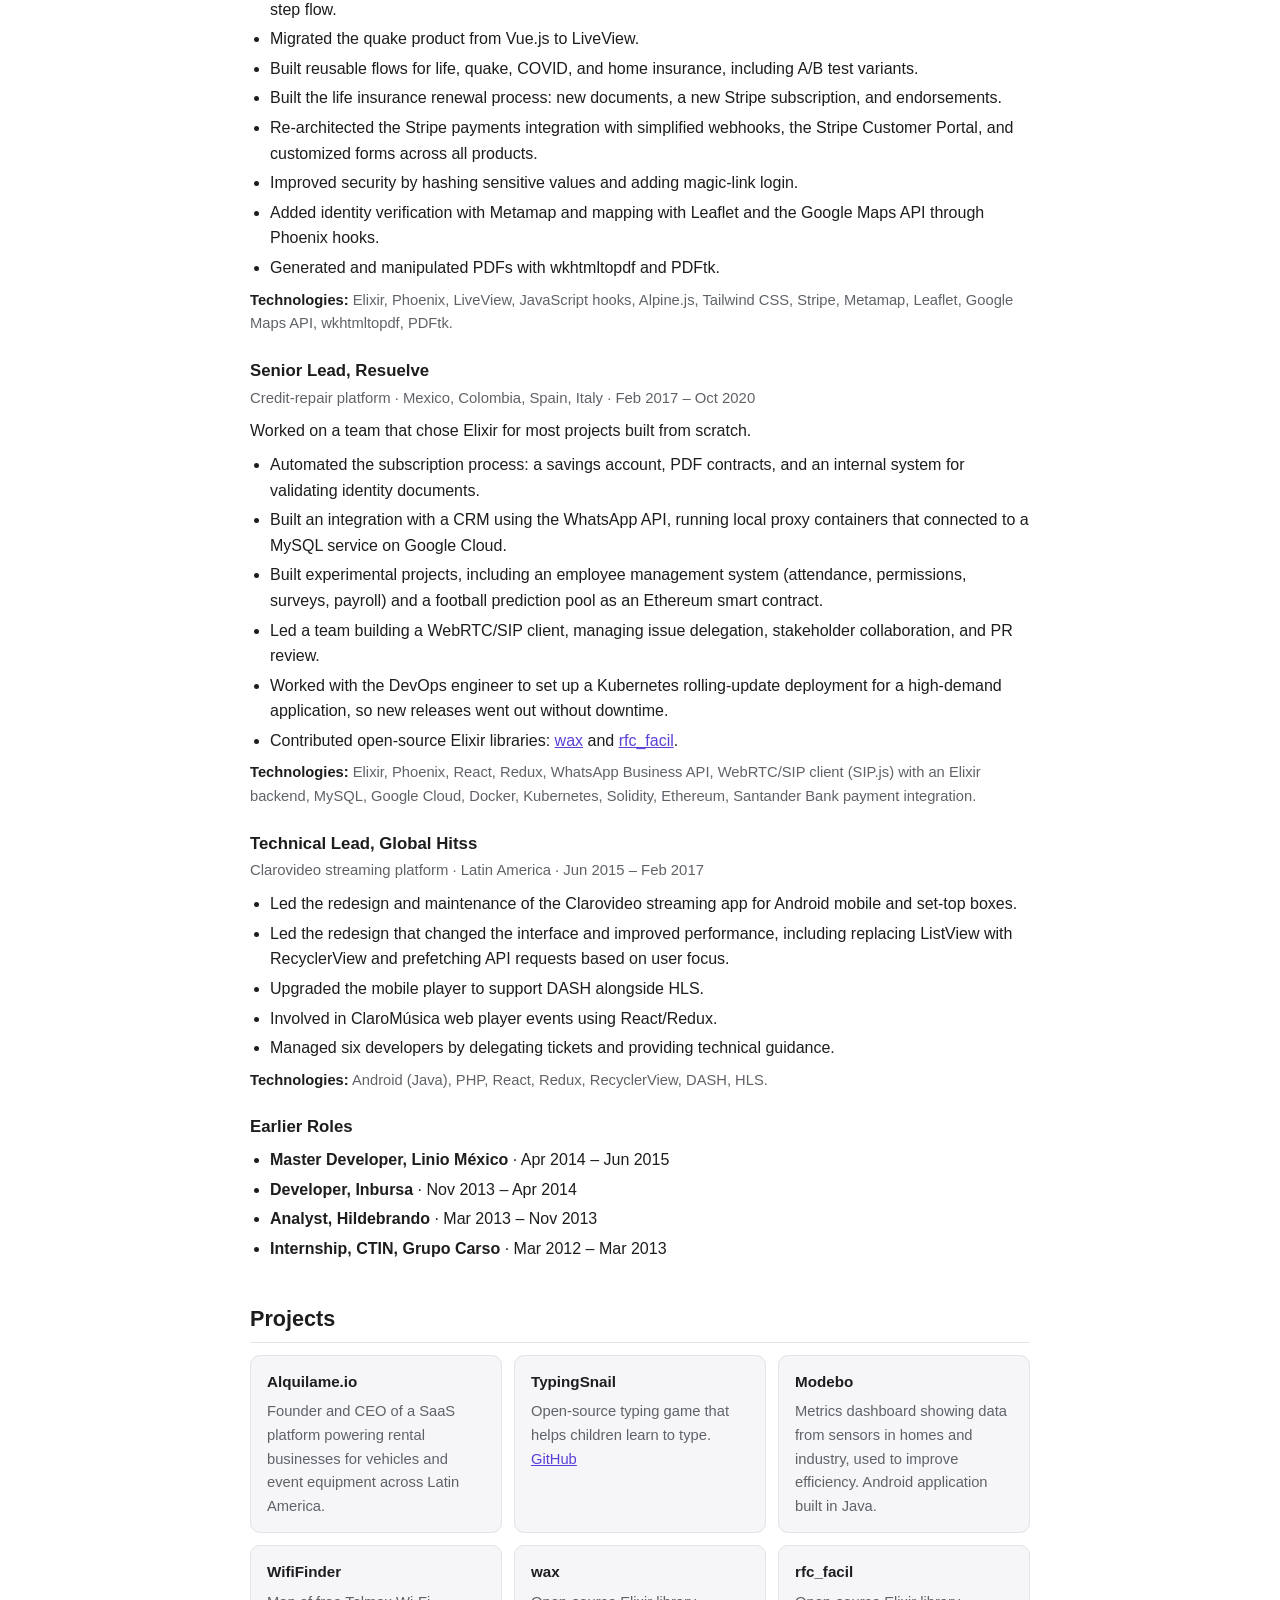
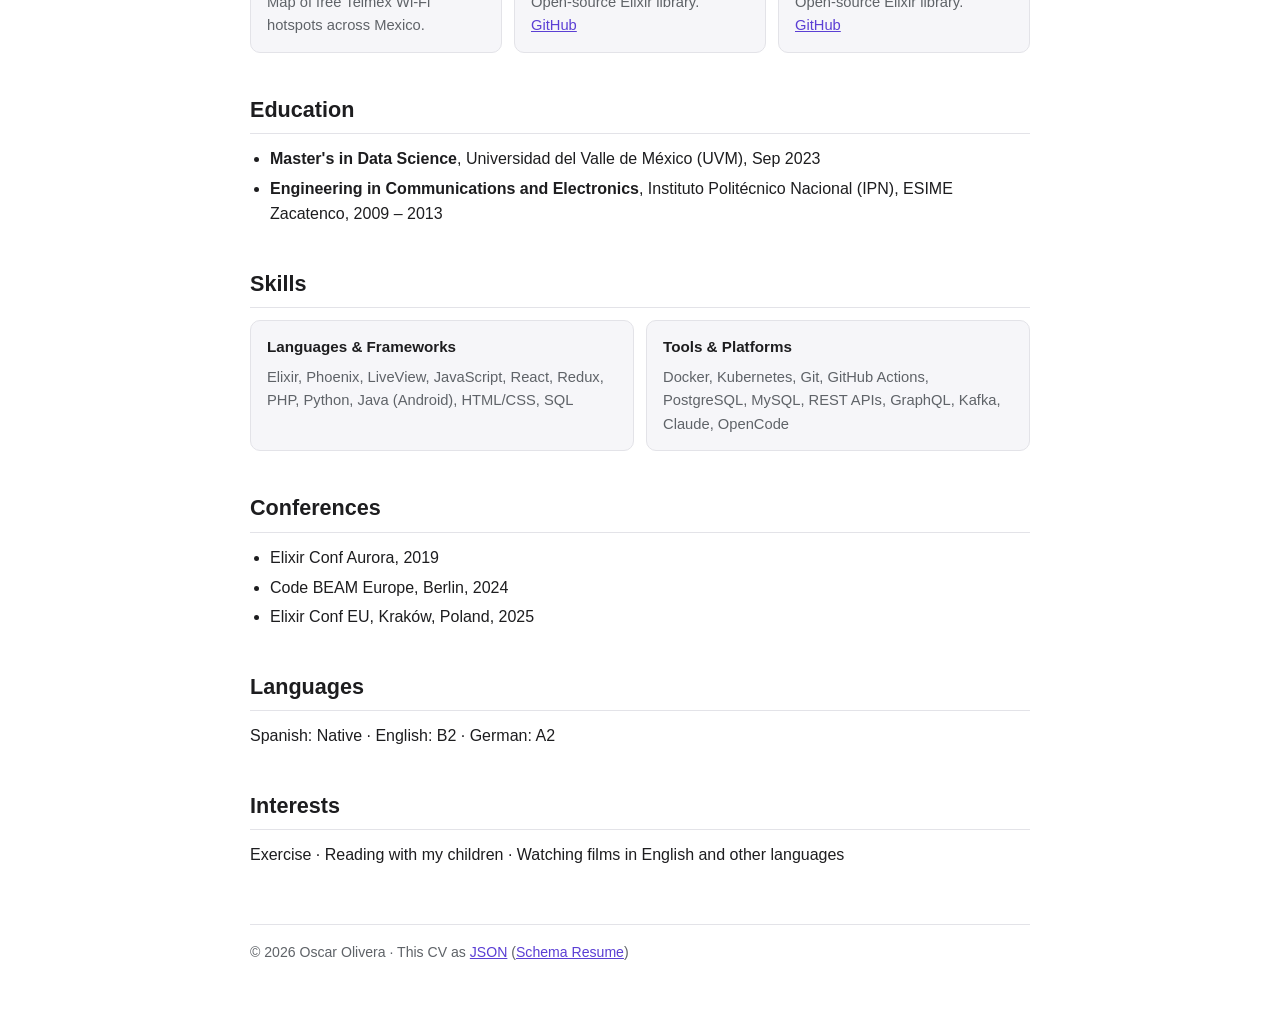
==== commit 91c5925e: "devops resume update Add Kubernetes rolling-update deployment work at Resuelve to the full CV and th" ====
--- a/index.html
+++ b/index.html
@@ -7,7 +7,7 @@
 <title>Oscar Olivera - Developer Profile</title>
 <meta name="description" content="Software Developer · Elixir, Phoenix, LiveView">
 <link rel="alternate" type="application/json" href="resume.json" title="Schema Resume">
-<script type="application/ld+json">{"$schema":"https://schema-resume.org/1.3/schema.json","@context":"https://schema-resume.org/1.3/context.jsonld","basics":{"name":"Oscar Olivera","label":"Software Developer · Elixir, Phoenix, LiveView","email":"oscarolbe@gmail.com","url":"https://oscarolbe.github.io/","summary":"Software developer with more than 12 years of experience, from maintaining existing systems to building new products from scratch. Android and web applications with Node, Python, and PHP, and for the last five years a focus on Elixir. Comfortable as a team member, a technical lead, or the person who designs the architecture. I enjoy learning new tools and languages, and I care about software that is maintainable and reliable.","profiles":[{"network":"LinkedIn","username":"oscarolbe","url":"https://www.linkedin.com/in/oscarolbe/"},{"network":"GitHub","username":"oscarolbe","url":"https://github.com/oscarolbe"}]},"work":[{"name":"e-Matrix Innovations","position":"Software Developer","url":"https://e-matrix.at","description":"EdTech instructional-tracking platform","startDate":"2023-12","endDate":"2026-11","summary":"Platform for enterprises, factories, and other organizations to create training programs for technical staff, track employee progress through learning paths, document required certifications, analyze training effectiveness, and streamline onboarding.","highlights":["Designed and built a new application architecture to replace a legacy system with significant technical debt. Rebuilt rather than patched, because the architectural problems could not be fixed incrementally.","Defined a clear lifecycle for course assignments, moving from a single global state per course to a single state per assignment.","Enforced business rules such as preventing duplicate course creation and respecting due dates, including assignments from different teams for the same course.","Built tracking for learner and employer enrollments, including automatic re-enrollment when courses change or renew.","Manage production PostgreSQL databases and the single production VPS.","Handle DevOps: Docker images are built locally, published to Docker Hub, and deployed over SSH by pulling the new image and restarting the containers."],"keywords":["Elixir","Phoenix","LiveView","PostgreSQL","Docker","Docker Hub","SSH","Linux VPS","multi-tenant data model"]},{"name":"The RealReal","position":"Senior Software Engineer","description":"Luxury consignment marketplace","workLocation":"USA","startDate":"2022-12","endDate":"2023-11","summary":"Member of the Outbound team, about nine people including the Product Owner, Project Manager, QA, and developers based in Brazil, Canada, and Mexico.","highlights":["Worked on the warehouse process for picking, packaging, and shipping, including returns to the original owner and deliveries to buyers.","Validated and tested the warehouse operations interface, which ran 24/7.","Built and maintained Elixir/Phoenix microservices that consumed operations queued through Kafka and communicated with a Ruby on Rails monolith.","Followed a team process requiring a dedicated pull request with detailed explanations and diagrams for every database migration, and wrote RFCs for large or controversial features."],"keywords":["Elixir","Phoenix","Ruby on Rails","Kafka","microservices","RFC process"]},{"name":"Super.mx","position":"Senior Software Engineer","description":"Insurtech startup","workLocation":"Mexico","startDate":"2020-10","endDate":"2022-10","summary":"Joined as the second full-time engineer and worked on the monolithic Elixir application. The team had no fixed hierarchy, and everyone worked at a senior level.","highlights":["Built the COVID and life insurance purchase flows, then released the life product using LiveView as a multi-step flow.","Migrated the quake product from Vue.js to LiveView.","Built reusable flows for life, quake, COVID, and home insurance, including A/B test variants.","Built the life insurance renewal process: new documents, a new Stripe subscription, and endorsements.","Re-architected the Stripe payments integration with simplified webhooks, the Stripe Customer Portal, and customized forms across all products.","Improved security by hashing sensitive values and adding magic-link login.","Added identity verification with Metamap and mapping with Leaflet and the Google Maps API through Phoenix hooks.","Generated and manipulated PDFs with wkhtmltopdf and PDFtk."],"keywords":["Elixir","Phoenix","LiveView","JavaScript hooks","Alpine.js","Tailwind CSS","Stripe","Metamap","Leaflet","Google Maps API","wkhtmltopdf","PDFtk"]},{"name":"Resuelve","position":"Senior Lead","description":"Credit-repair platform","workLocation":"Mexico, Colombia, Spain, Italy","startDate":"2017-02","endDate":"2020-10","summary":"Worked on a team that chose Elixir for most projects built from scratch.","highlights":["Automated the subscription process: a savings account, PDF contracts, and an internal system for validating identity documents.","Built an integration with a CRM using the WhatsApp API, running local proxy containers that connected to a MySQL service on Google Cloud.","Built experimental projects, including an employee management system (attendance, permissions, surveys, payroll) and a football prediction pool as an Ethereum smart contract.","Led a team building a WebRTC/SIP client, managing issue delegation, stakeholder collaboration, and PR review.","Contributed open-source Elixir libraries: wax and rfc_facil."],"keywords":["Elixir","Phoenix","React","Redux","WhatsApp Business API","WebRTC/SIP client (SIP.js) with an Elixir backend","MySQL","Google Cloud","Docker","Solidity","Ethereum","Santander Bank payment integration"]},{"name":"Global Hitss","position":"Technical Lead","description":"Clarovideo streaming platform","workLocation":"Latin America","startDate":"2015-06","endDate":"2017-02","highlights":["Led the redesign and maintenance of the Clarovideo streaming app for Android mobile and set-top boxes.","Led the redesign that changed the interface and improved performance, including replacing ListView with RecyclerView and prefetching API requests based on user focus.","Upgraded the mobile player to support DASH alongside HLS.","Involved in ClaroMúsica web player events using React/Redux.","Managed six developers by delegating tickets and providing technical guidance."],"keywords":["Android (Java)","PHP","React","Redux","RecyclerView","DASH","HLS"]},{"name":"Linio México","position":"Master Developer","startDate":"2014-04","endDate":"2015-06"},{"name":"Inbursa","position":"Developer","startDate":"2013-11","endDate":"2014-04"},{"name":"Hildebrando","position":"Analyst","startDate":"2013-03","endDate":"2013-11"},{"name":"CTIN, Grupo Carso","position":"Internship","startDate":"2012-03","endDate":"2013-03"}],"projects":[{"name":"Alquilame.io","type":"application","roles":["Founder","CEO"],"description":"Founder and CEO of a SaaS platform powering rental businesses for vehicles and event equipment across Latin America."},{"name":"TypingSnail","type":"application","description":"Open-source typing game that helps children learn to type.","url":"https://github.com/oscarolbe/typingsnail","keywords":["JavaScript","HTML canvas","Web Audio","GitHub Actions","GitHub Pages"]},{"name":"Modebo","type":"application","description":"Metrics dashboard showing data from sensors in homes and industry, used to improve efficiency. Android application built in Java.","keywords":["Android","Java"]},{"name":"WifiFinder","type":"application","description":"Map of free Telmex Wi-Fi hotspots across Mexico."},{"name":"wax","type":"library","entity":"Resuelve","description":"Open-source Elixir library.","url":"https://github.com/resuelve/wax","keywords":["Elixir"]},{"name":"rfc_facil","type":"library","entity":"Resuelve","description":"Open-source Elixir library.","url":"https://github.com/resuelve/rfc_facil","keywords":["Elixir"]},{"name":"Elixir Conf Aurora","type":"conference","roles":["Attendee"],"startDate":"2019"},{"name":"Code BEAM Europe, Berlin","type":"conference","roles":["Attendee"],"startDate":"2024"},{"name":"Elixir Conf EU, Kraków, Poland","type":"conference","roles":["Attendee"],"startDate":"2025"}],"education":[{"institution":"Universidad del Valle de México (UVM)","studyType":"Master's","area":"Data Science","endDate":"2023-09"},{"institution":"Instituto Politécnico Nacional (IPN), ESIME Zacatenco","studyType":"Engineering","area":"Communications and Electronics","startDate":"2009","endDate":"2013"}],"skills":[{"name":"Languages & Frameworks","keywords":["Elixir","Phoenix","LiveView","JavaScript","React","Redux","PHP","Python","Java (Android)","HTML/CSS","SQL"]},{"name":"Tools & Platforms","keywords":["Docker","Git","GitHub Actions","PostgreSQL","MySQL","REST APIs","GraphQL","Kafka","Claude","OpenCode"]}],"languages":[{"language":"Spanish","fluency":"Native"},{"language":"English","fluency":"B2"},{"language":"German","fluency":"A2"}],"interests":[{"name":"Exercise"},{"name":"Reading with my children"},{"name":"Watching films in English and other languages"}],"meta":{"canonical":"https://oscarolbe.github.io/resume.json","version":"1.0.0","lastModified":"2026-10-14"}}</script>
+<script type="application/ld+json">{"$schema":"https://schema-resume.org/1.3/schema.json","@context":"https://schema-resume.org/1.3/context.jsonld","basics":{"name":"Oscar Olivera","label":"Software Developer · Elixir, Phoenix, LiveView","email":"oscarolbe@gmail.com","url":"https://oscarolbe.github.io/","summary":"Software developer with more than 12 years of experience, from maintaining existing systems to building new products from scratch. Android and web applications with Node, Python, and PHP, and for the last five years a focus on Elixir. Comfortable as a team member, a technical lead, or the person who designs the architecture. I enjoy learning new tools and languages, and I care about software that is maintainable and reliable.","profiles":[{"network":"LinkedIn","username":"oscarolbe","url":"https://www.linkedin.com/in/oscarolbe/"},{"network":"GitHub","username":"oscarolbe","url":"https://github.com/oscarolbe"}]},"work":[{"name":"e-Matrix Innovations","position":"Software Developer","url":"https://e-matrix.at","description":"EdTech instructional-tracking platform","startDate":"2023-12","endDate":"2026-11","summary":"Platform for enterprises, factories, and other organizations to create training programs for technical staff, track employee progress through learning paths, document required certifications, analyze training effectiveness, and streamline onboarding.","highlights":["Designed and built a new application architecture to replace a legacy system with significant technical debt. Rebuilt rather than patched, because the architectural problems could not be fixed incrementally.","Defined a clear lifecycle for course assignments, moving from a single global state per course to a single state per assignment.","Enforced business rules such as preventing duplicate course creation and respecting due dates, including assignments from different teams for the same course.","Built tracking for learner and employer enrollments, including automatic re-enrollment when courses change or renew.","Manage production PostgreSQL databases and the single production VPS.","Handle DevOps: Docker images are built locally, published to Docker Hub, and deployed over SSH by pulling the new image and restarting the containers."],"keywords":["Elixir","Phoenix","LiveView","PostgreSQL","Docker","Docker Hub","SSH","Linux VPS","multi-tenant data model"]},{"name":"The RealReal","position":"Senior Software Engineer","description":"Luxury consignment marketplace","workLocation":"USA","startDate":"2022-12","endDate":"2023-11","summary":"Member of the Outbound team, about nine people including the Product Owner, Project Manager, QA, and developers based in Brazil, Canada, and Mexico.","highlights":["Worked on the warehouse process for picking, packaging, and shipping, including returns to the original owner and deliveries to buyers.","Validated and tested the warehouse operations interface, which ran 24/7.","Built and maintained Elixir/Phoenix microservices that consumed operations queued through Kafka and communicated with a Ruby on Rails monolith.","Followed a team process requiring a dedicated pull request with detailed explanations and diagrams for every database migration, and wrote RFCs for large or controversial features."],"keywords":["Elixir","Phoenix","Ruby on Rails","Kafka","microservices","RFC process"]},{"name":"Super.mx","position":"Senior Software Engineer","description":"Insurtech startup","workLocation":"Mexico","startDate":"2020-10","endDate":"2022-10","summary":"Joined as the second full-time engineer and worked on the monolithic Elixir application. The team had no fixed hierarchy, and everyone worked at a senior level.","highlights":["Built the COVID and life insurance purchase flows, then released the life product using LiveView as a multi-step flow.","Migrated the quake product from Vue.js to LiveView.","Built reusable flows for life, quake, COVID, and home insurance, including A/B test variants.","Built the life insurance renewal process: new documents, a new Stripe subscription, and endorsements.","Re-architected the Stripe payments integration with simplified webhooks, the Stripe Customer Portal, and customized forms across all products.","Improved security by hashing sensitive values and adding magic-link login.","Added identity verification with Metamap and mapping with Leaflet and the Google Maps API through Phoenix hooks.","Generated and manipulated PDFs with wkhtmltopdf and PDFtk."],"keywords":["Elixir","Phoenix","LiveView","JavaScript hooks","Alpine.js","Tailwind CSS","Stripe","Metamap","Leaflet","Google Maps API","wkhtmltopdf","PDFtk"]},{"name":"Resuelve","position":"Senior Lead","description":"Credit-repair platform","workLocation":"Mexico, Colombia, Spain, Italy","startDate":"2017-02","endDate":"2020-10","summary":"Worked on a team that chose Elixir for most projects built from scratch.","highlights":["Automated the subscription process: a savings account, PDF contracts, and an internal system for validating identity documents.","Built an integration with a CRM using the WhatsApp API, running local proxy containers that connected to a MySQL service on Google Cloud.","Built experimental projects, including an employee management system (attendance, permissions, surveys, payroll) and a football prediction pool as an Ethereum smart contract.","Led a team building a WebRTC/SIP client, managing issue delegation, stakeholder collaboration, and PR review.","Worked with the DevOps engineer to set up a Kubernetes rolling-update deployment for a high-demand application, so new releases went out without downtime.","Contributed open-source Elixir libraries: wax and rfc_facil."],"keywords":["Elixir","Phoenix","React","Redux","WhatsApp Business API","WebRTC/SIP client (SIP.js) with an Elixir backend","MySQL","Google Cloud","Docker","Kubernetes","Solidity","Ethereum","Santander Bank payment integration"]},{"name":"Global Hitss","position":"Technical Lead","description":"Clarovideo streaming platform","workLocation":"Latin America","startDate":"2015-06","endDate":"2017-02","highlights":["Led the redesign and maintenance of the Clarovideo streaming app for Android mobile and set-top boxes.","Led the redesign that changed the interface and improved performance, including replacing ListView with RecyclerView and prefetching API requests based on user focus.","Upgraded the mobile player to support DASH alongside HLS.","Involved in ClaroMúsica web player events using React/Redux.","Managed six developers by delegating tickets and providing technical guidance."],"keywords":["Android (Java)","PHP","React","Redux","RecyclerView","DASH","HLS"]},{"name":"Linio México","position":"Master Developer","startDate":"2014-04","endDate":"2015-06"},{"name":"Inbursa","position":"Developer","startDate":"2013-11","endDate":"2014-04"},{"name":"Hildebrando","position":"Analyst","startDate":"2013-03","endDate":"2013-11"},{"name":"CTIN, Grupo Carso","position":"Internship","startDate":"2012-03","endDate":"2013-03"}],"projects":[{"name":"Alquilame.io","type":"application","roles":["Founder","CEO"],"description":"Founder and CEO of a SaaS platform powering rental businesses for vehicles and event equipment across Latin America."},{"name":"TypingSnail","type":"application","description":"Open-source typing game that helps children learn to type.","url":"https://github.com/oscarolbe/typingsnail","keywords":["JavaScript","HTML canvas","Web Audio","GitHub Actions","GitHub Pages"]},{"name":"Modebo","type":"application","description":"Metrics dashboard showing data from sensors in homes and industry, used to improve efficiency. Android application built in Java.","keywords":["Android","Java"]},{"name":"WifiFinder","type":"application","description":"Map of free Telmex Wi-Fi hotspots across Mexico."},{"name":"wax","type":"library","entity":"Resuelve","description":"Open-source Elixir library.","url":"https://github.com/resuelve/wax","keywords":["Elixir"]},{"name":"rfc_facil","type":"library","entity":"Resuelve","description":"Open-source Elixir library.","url":"https://github.com/resuelve/rfc_facil","keywords":["Elixir"]},{"name":"Elixir Conf Aurora","type":"conference","roles":["Attendee"],"startDate":"2019"},{"name":"Code BEAM Europe, Berlin","type":"conference","roles":["Attendee"],"startDate":"2024"},{"name":"Elixir Conf EU, Kraków, Poland","type":"conference","roles":["Attendee"],"startDate":"2025"}],"education":[{"institution":"Universidad del Valle de México (UVM)","studyType":"Master's","area":"Data Science","endDate":"2023-09"},{"institution":"Instituto Politécnico Nacional (IPN), ESIME Zacatenco","studyType":"Engineering","area":"Communications and Electronics","startDate":"2009","endDate":"2013"}],"skills":[{"name":"Languages & Frameworks","keywords":["Elixir","Phoenix","LiveView","JavaScript","React","Redux","PHP","Python","Java (Android)","HTML/CSS","SQL"]},{"name":"Tools & Platforms","keywords":["Docker","Kubernetes","Git","GitHub Actions","PostgreSQL","MySQL","REST APIs","GraphQL","Kafka","Claude","OpenCode"]}],"languages":[{"language":"Spanish","fluency":"Native"},{"language":"English","fluency":"B2"},{"language":"German","fluency":"A2"}],"interests":[{"name":"Exercise"},{"name":"Reading with my children"},{"name":"Watching films in English and other languages"}],"meta":{"canonical":"https://oscarolbe.github.io/resume.json","version":"1.0.0","lastModified":"2026-10-14"}}</script>
 <style>
   :root {
     --bg: #ffffff;
@@ -183,9 +183,10 @@
     <li>Built an integration with a CRM using the WhatsApp API, running local proxy containers that connected to a MySQL service on Google Cloud.</li>
     <li>Built experimental projects, including an employee management system (attendance, permissions, surveys, payroll) and a football prediction pool as an Ethereum smart contract.</li>
     <li>Led a team building a WebRTC/SIP client, managing issue delegation, stakeholder collaboration, and PR review.</li>
+    <li>Worked with the DevOps engineer to set up a Kubernetes rolling-update deployment for a high-demand application, so new releases went out without downtime.</li>
     <li>Contributed open-source Elixir libraries: <a href="https://github.com/resuelve/wax">wax</a> and <a href="https://github.com/resuelve/rfc_facil">rfc_facil</a>.</li>
   </ul>
-  <p class="tech"><strong>Technologies:</strong> Elixir, Phoenix, React, Redux, WhatsApp Business API, WebRTC/SIP client (SIP.js) with an Elixir backend, MySQL, Google Cloud, Docker, Solidity, Ethereum, Santander Bank payment integration.</p>
+  <p class="tech"><strong>Technologies:</strong> Elixir, Phoenix, React, Redux, WhatsApp Business API, WebRTC/SIP client (SIP.js) with an Elixir backend, MySQL, Google Cloud, Docker, Kubernetes, Solidity, Ethereum, Santander Bank payment integration.</p>
 
   <h3>Technical Lead, Global Hitss</h3>
   <p class="meta">Clarovideo streaming platform · Latin America · Jun 2015 – Feb 2017</p>
@@ -254,7 +255,7 @@
     </div>
     <div class="card">
       <h4>Tools &amp; Platforms</h4>
-      <p>Docker, Git, GitHub Actions, PostgreSQL, MySQL, REST APIs, GraphQL, Kafka, Claude, OpenCode</p>
+      <p>Docker, Kubernetes, Git, GitHub Actions, PostgreSQL, MySQL, REST APIs, GraphQL, Kafka, Claude, OpenCode</p>
     </div>
   </div>
 </section>
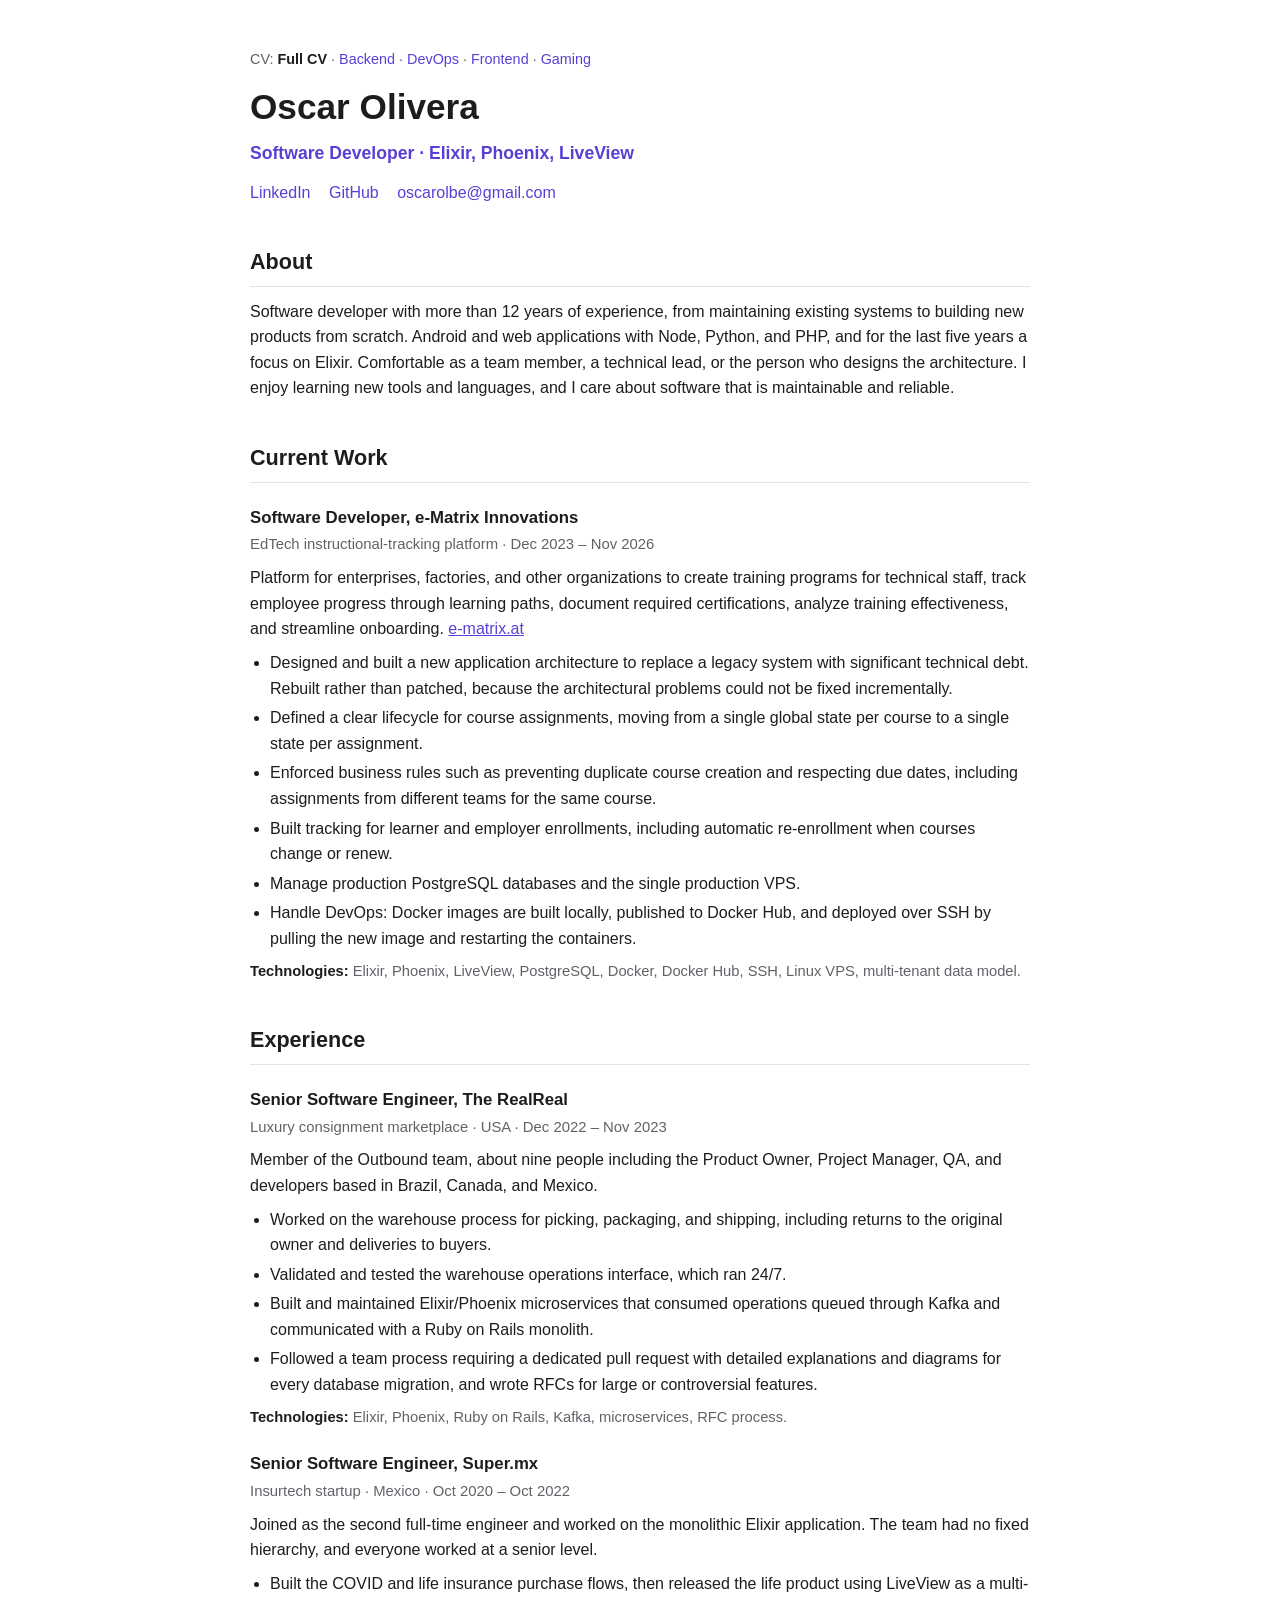
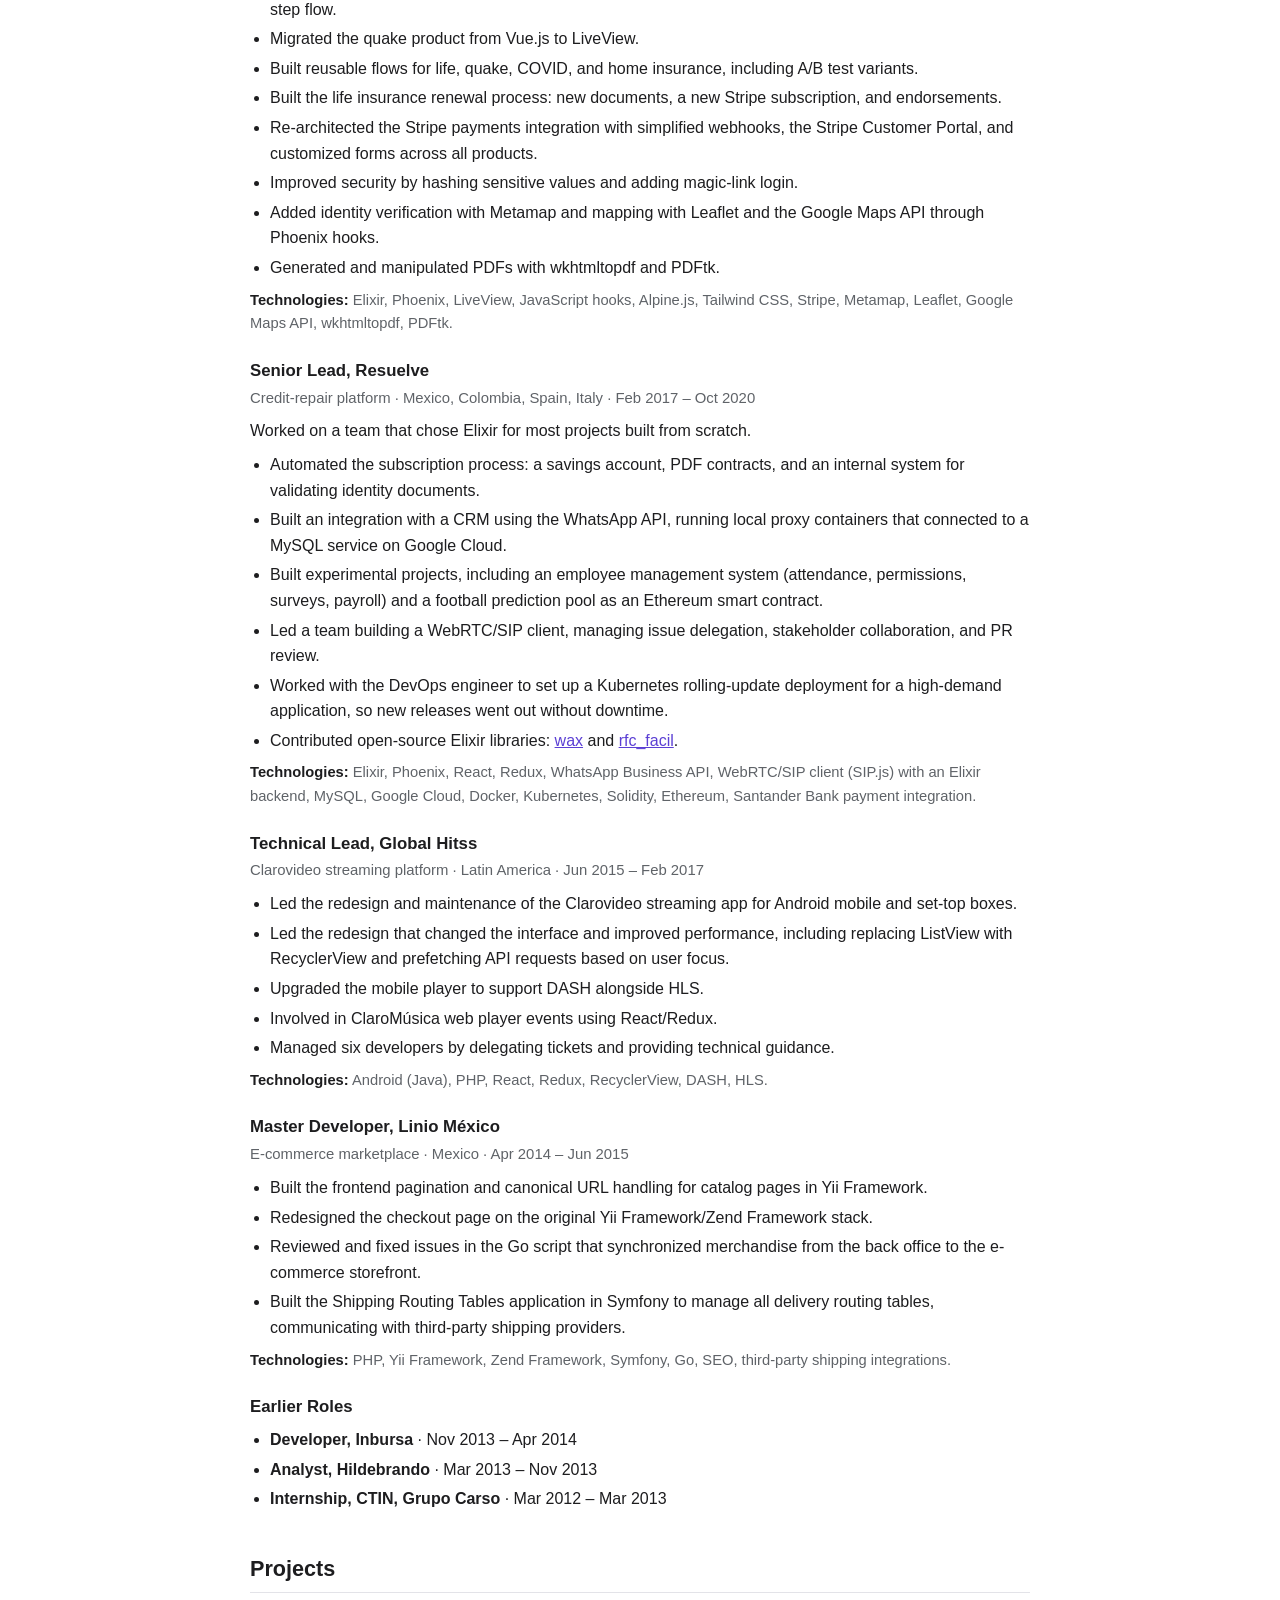
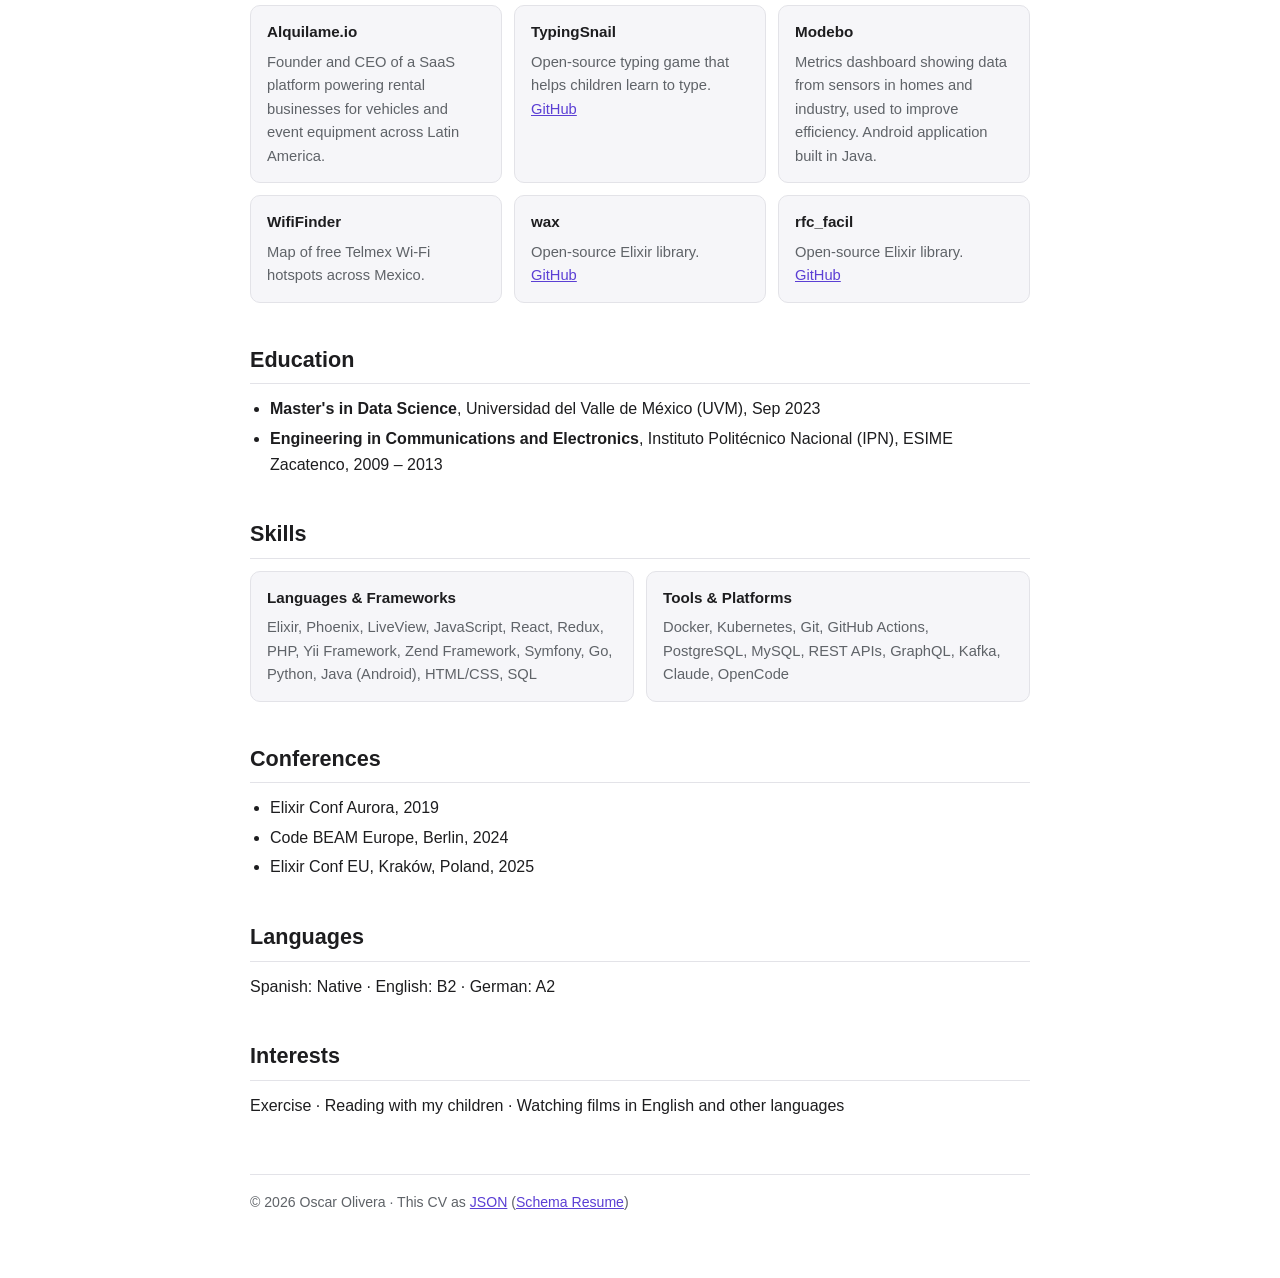
==== commit e7202c8b: "feat: linio" ====
--- a/index.html
+++ b/index.html
@@ -7,7 +7,7 @@
 <title>Oscar Olivera - Developer Profile</title>
 <meta name="description" content="Software Developer · Elixir, Phoenix, LiveView">
 <link rel="alternate" type="application/json" href="resume.json" title="Schema Resume">
-<script type="application/ld+json">{"$schema":"https://schema-resume.org/1.3/schema.json","@context":"https://schema-resume.org/1.3/context.jsonld","basics":{"name":"Oscar Olivera","label":"Software Developer · Elixir, Phoenix, LiveView","email":"oscarolbe@gmail.com","url":"https://oscarolbe.github.io/","summary":"Software developer with more than 12 years of experience, from maintaining existing systems to building new products from scratch. Android and web applications with Node, Python, and PHP, and for the last five years a focus on Elixir. Comfortable as a team member, a technical lead, or the person who designs the architecture. I enjoy learning new tools and languages, and I care about software that is maintainable and reliable.","profiles":[{"network":"LinkedIn","username":"oscarolbe","url":"https://www.linkedin.com/in/oscarolbe/"},{"network":"GitHub","username":"oscarolbe","url":"https://github.com/oscarolbe"}]},"work":[{"name":"e-Matrix Innovations","position":"Software Developer","url":"https://e-matrix.at","description":"EdTech instructional-tracking platform","startDate":"2023-12","endDate":"2026-11","summary":"Platform for enterprises, factories, and other organizations to create training programs for technical staff, track employee progress through learning paths, document required certifications, analyze training effectiveness, and streamline onboarding.","highlights":["Designed and built a new application architecture to replace a legacy system with significant technical debt. Rebuilt rather than patched, because the architectural problems could not be fixed incrementally.","Defined a clear lifecycle for course assignments, moving from a single global state per course to a single state per assignment.","Enforced business rules such as preventing duplicate course creation and respecting due dates, including assignments from different teams for the same course.","Built tracking for learner and employer enrollments, including automatic re-enrollment when courses change or renew.","Manage production PostgreSQL databases and the single production VPS.","Handle DevOps: Docker images are built locally, published to Docker Hub, and deployed over SSH by pulling the new image and restarting the containers."],"keywords":["Elixir","Phoenix","LiveView","PostgreSQL","Docker","Docker Hub","SSH","Linux VPS","multi-tenant data model"]},{"name":"The RealReal","position":"Senior Software Engineer","description":"Luxury consignment marketplace","workLocation":"USA","startDate":"2022-12","endDate":"2023-11","summary":"Member of the Outbound team, about nine people including the Product Owner, Project Manager, QA, and developers based in Brazil, Canada, and Mexico.","highlights":["Worked on the warehouse process for picking, packaging, and shipping, including returns to the original owner and deliveries to buyers.","Validated and tested the warehouse operations interface, which ran 24/7.","Built and maintained Elixir/Phoenix microservices that consumed operations queued through Kafka and communicated with a Ruby on Rails monolith.","Followed a team process requiring a dedicated pull request with detailed explanations and diagrams for every database migration, and wrote RFCs for large or controversial features."],"keywords":["Elixir","Phoenix","Ruby on Rails","Kafka","microservices","RFC process"]},{"name":"Super.mx","position":"Senior Software Engineer","description":"Insurtech startup","workLocation":"Mexico","startDate":"2020-10","endDate":"2022-10","summary":"Joined as the second full-time engineer and worked on the monolithic Elixir application. The team had no fixed hierarchy, and everyone worked at a senior level.","highlights":["Built the COVID and life insurance purchase flows, then released the life product using LiveView as a multi-step flow.","Migrated the quake product from Vue.js to LiveView.","Built reusable flows for life, quake, COVID, and home insurance, including A/B test variants.","Built the life insurance renewal process: new documents, a new Stripe subscription, and endorsements.","Re-architected the Stripe payments integration with simplified webhooks, the Stripe Customer Portal, and customized forms across all products.","Improved security by hashing sensitive values and adding magic-link login.","Added identity verification with Metamap and mapping with Leaflet and the Google Maps API through Phoenix hooks.","Generated and manipulated PDFs with wkhtmltopdf and PDFtk."],"keywords":["Elixir","Phoenix","LiveView","JavaScript hooks","Alpine.js","Tailwind CSS","Stripe","Metamap","Leaflet","Google Maps API","wkhtmltopdf","PDFtk"]},{"name":"Resuelve","position":"Senior Lead","description":"Credit-repair platform","workLocation":"Mexico, Colombia, Spain, Italy","startDate":"2017-02","endDate":"2020-10","summary":"Worked on a team that chose Elixir for most projects built from scratch.","highlights":["Automated the subscription process: a savings account, PDF contracts, and an internal system for validating identity documents.","Built an integration with a CRM using the WhatsApp API, running local proxy containers that connected to a MySQL service on Google Cloud.","Built experimental projects, including an employee management system (attendance, permissions, surveys, payroll) and a football prediction pool as an Ethereum smart contract.","Led a team building a WebRTC/SIP client, managing issue delegation, stakeholder collaboration, and PR review.","Worked with the DevOps engineer to set up a Kubernetes rolling-update deployment for a high-demand application, so new releases went out without downtime.","Contributed open-source Elixir libraries: wax and rfc_facil."],"keywords":["Elixir","Phoenix","React","Redux","WhatsApp Business API","WebRTC/SIP client (SIP.js) with an Elixir backend","MySQL","Google Cloud","Docker","Kubernetes","Solidity","Ethereum","Santander Bank payment integration"]},{"name":"Global Hitss","position":"Technical Lead","description":"Clarovideo streaming platform","workLocation":"Latin America","startDate":"2015-06","endDate":"2017-02","highlights":["Led the redesign and maintenance of the Clarovideo streaming app for Android mobile and set-top boxes.","Led the redesign that changed the interface and improved performance, including replacing ListView with RecyclerView and prefetching API requests based on user focus.","Upgraded the mobile player to support DASH alongside HLS.","Involved in ClaroMúsica web player events using React/Redux.","Managed six developers by delegating tickets and providing technical guidance."],"keywords":["Android (Java)","PHP","React","Redux","RecyclerView","DASH","HLS"]},{"name":"Linio México","position":"Master Developer","startDate":"2014-04","endDate":"2015-06"},{"name":"Inbursa","position":"Developer","startDate":"2013-11","endDate":"2014-04"},{"name":"Hildebrando","position":"Analyst","startDate":"2013-03","endDate":"2013-11"},{"name":"CTIN, Grupo Carso","position":"Internship","startDate":"2012-03","endDate":"2013-03"}],"projects":[{"name":"Alquilame.io","type":"application","roles":["Founder","CEO"],"description":"Founder and CEO of a SaaS platform powering rental businesses for vehicles and event equipment across Latin America."},{"name":"TypingSnail","type":"application","description":"Open-source typing game that helps children learn to type.","url":"https://github.com/oscarolbe/typingsnail","keywords":["JavaScript","HTML canvas","Web Audio","GitHub Actions","GitHub Pages"]},{"name":"Modebo","type":"application","description":"Metrics dashboard showing data from sensors in homes and industry, used to improve efficiency. Android application built in Java.","keywords":["Android","Java"]},{"name":"WifiFinder","type":"application","description":"Map of free Telmex Wi-Fi hotspots across Mexico."},{"name":"wax","type":"library","entity":"Resuelve","description":"Open-source Elixir library.","url":"https://github.com/resuelve/wax","keywords":["Elixir"]},{"name":"rfc_facil","type":"library","entity":"Resuelve","description":"Open-source Elixir library.","url":"https://github.com/resuelve/rfc_facil","keywords":["Elixir"]},{"name":"Elixir Conf Aurora","type":"conference","roles":["Attendee"],"startDate":"2019"},{"name":"Code BEAM Europe, Berlin","type":"conference","roles":["Attendee"],"startDate":"2024"},{"name":"Elixir Conf EU, Kraków, Poland","type":"conference","roles":["Attendee"],"startDate":"2025"}],"education":[{"institution":"Universidad del Valle de México (UVM)","studyType":"Master's","area":"Data Science","endDate":"2023-09"},{"institution":"Instituto Politécnico Nacional (IPN), ESIME Zacatenco","studyType":"Engineering","area":"Communications and Electronics","startDate":"2009","endDate":"2013"}],"skills":[{"name":"Languages & Frameworks","keywords":["Elixir","Phoenix","LiveView","JavaScript","React","Redux","PHP","Python","Java (Android)","HTML/CSS","SQL"]},{"name":"Tools & Platforms","keywords":["Docker","Kubernetes","Git","GitHub Actions","PostgreSQL","MySQL","REST APIs","GraphQL","Kafka","Claude","OpenCode"]}],"languages":[{"language":"Spanish","fluency":"Native"},{"language":"English","fluency":"B2"},{"language":"German","fluency":"A2"}],"interests":[{"name":"Exercise"},{"name":"Reading with my children"},{"name":"Watching films in English and other languages"}],"meta":{"canonical":"https://oscarolbe.github.io/resume.json","version":"1.0.0","lastModified":"2026-10-14"}}</script>
+<script type="application/ld+json">{"$schema":"https://schema-resume.org/1.3/schema.json","@context":"https://schema-resume.org/1.3/context.jsonld","basics":{"name":"Oscar Olivera","label":"Software Developer · Elixir, Phoenix, LiveView","email":"oscarolbe@gmail.com","url":"https://oscarolbe.github.io/","summary":"Software developer with more than 12 years of experience, from maintaining existing systems to building new products from scratch. Android and web applications with Node, Python, and PHP, and for the last five years a focus on Elixir. Comfortable as a team member, a technical lead, or the person who designs the architecture. I enjoy learning new tools and languages, and I care about software that is maintainable and reliable.","profiles":[{"network":"LinkedIn","username":"oscarolbe","url":"https://www.linkedin.com/in/oscarolbe/"},{"network":"GitHub","username":"oscarolbe","url":"https://github.com/oscarolbe"}]},"work":[{"name":"e-Matrix Innovations","position":"Software Developer","url":"https://e-matrix.at","description":"EdTech instructional-tracking platform","startDate":"2023-12","endDate":"2026-11","summary":"Platform for enterprises, factories, and other organizations to create training programs for technical staff, track employee progress through learning paths, document required certifications, analyze training effectiveness, and streamline onboarding.","highlights":["Designed and built a new application architecture to replace a legacy system with significant technical debt. Rebuilt rather than patched, because the architectural problems could not be fixed incrementally.","Defined a clear lifecycle for course assignments, moving from a single global state per course to a single state per assignment.","Enforced business rules such as preventing duplicate course creation and respecting due dates, including assignments from different teams for the same course.","Built tracking for learner and employer enrollments, including automatic re-enrollment when courses change or renew.","Manage production PostgreSQL databases and the single production VPS.","Handle DevOps: Docker images are built locally, published to Docker Hub, and deployed over SSH by pulling the new image and restarting the containers."],"keywords":["Elixir","Phoenix","LiveView","PostgreSQL","Docker","Docker Hub","SSH","Linux VPS","multi-tenant data model"]},{"name":"The RealReal","position":"Senior Software Engineer","description":"Luxury consignment marketplace","workLocation":"USA","startDate":"2022-12","endDate":"2023-11","summary":"Member of the Outbound team, about nine people including the Product Owner, Project Manager, QA, and developers based in Brazil, Canada, and Mexico.","highlights":["Worked on the warehouse process for picking, packaging, and shipping, including returns to the original owner and deliveries to buyers.","Validated and tested the warehouse operations interface, which ran 24/7.","Built and maintained Elixir/Phoenix microservices that consumed operations queued through Kafka and communicated with a Ruby on Rails monolith.","Followed a team process requiring a dedicated pull request with detailed explanations and diagrams for every database migration, and wrote RFCs for large or controversial features."],"keywords":["Elixir","Phoenix","Ruby on Rails","Kafka","microservices","RFC process"]},{"name":"Super.mx","position":"Senior Software Engineer","description":"Insurtech startup","workLocation":"Mexico","startDate":"2020-10","endDate":"2022-10","summary":"Joined as the second full-time engineer and worked on the monolithic Elixir application. The team had no fixed hierarchy, and everyone worked at a senior level.","highlights":["Built the COVID and life insurance purchase flows, then released the life product using LiveView as a multi-step flow.","Migrated the quake product from Vue.js to LiveView.","Built reusable flows for life, quake, COVID, and home insurance, including A/B test variants.","Built the life insurance renewal process: new documents, a new Stripe subscription, and endorsements.","Re-architected the Stripe payments integration with simplified webhooks, the Stripe Customer Portal, and customized forms across all products.","Improved security by hashing sensitive values and adding magic-link login.","Added identity verification with Metamap and mapping with Leaflet and the Google Maps API through Phoenix hooks.","Generated and manipulated PDFs with wkhtmltopdf and PDFtk."],"keywords":["Elixir","Phoenix","LiveView","JavaScript hooks","Alpine.js","Tailwind CSS","Stripe","Metamap","Leaflet","Google Maps API","wkhtmltopdf","PDFtk"]},{"name":"Resuelve","position":"Senior Lead","description":"Credit-repair platform","workLocation":"Mexico, Colombia, Spain, Italy","startDate":"2017-02","endDate":"2020-10","summary":"Worked on a team that chose Elixir for most projects built from scratch.","highlights":["Automated the subscription process: a savings account, PDF contracts, and an internal system for validating identity documents.","Built an integration with a CRM using the WhatsApp API, running local proxy containers that connected to a MySQL service on Google Cloud.","Built experimental projects, including an employee management system (attendance, permissions, surveys, payroll) and a football prediction pool as an Ethereum smart contract.","Led a team building a WebRTC/SIP client, managing issue delegation, stakeholder collaboration, and PR review.","Worked with the DevOps engineer to set up a Kubernetes rolling-update deployment for a high-demand application, so new releases went out without downtime.","Contributed open-source Elixir libraries: wax and rfc_facil."],"keywords":["Elixir","Phoenix","React","Redux","WhatsApp Business API","WebRTC/SIP client (SIP.js) with an Elixir backend","MySQL","Google Cloud","Docker","Kubernetes","Solidity","Ethereum","Santander Bank payment integration"]},{"name":"Global Hitss","position":"Technical Lead","description":"Clarovideo streaming platform","workLocation":"Latin America","startDate":"2015-06","endDate":"2017-02","highlights":["Led the redesign and maintenance of the Clarovideo streaming app for Android mobile and set-top boxes.","Led the redesign that changed the interface and improved performance, including replacing ListView with RecyclerView and prefetching API requests based on user focus.","Upgraded the mobile player to support DASH alongside HLS.","Involved in ClaroMúsica web player events using React/Redux.","Managed six developers by delegating tickets and providing technical guidance."],"keywords":["Android (Java)","PHP","React","Redux","RecyclerView","DASH","HLS"]},{"name":"Linio México","position":"Master Developer","description":"E-commerce marketplace","workLocation":"Mexico","startDate":"2014-04","endDate":"2015-06","highlights":["Built the frontend pagination and canonical URL handling for catalog pages in Yii Framework.","Redesigned the checkout page on the original Yii Framework/Zend Framework stack.","Reviewed and fixed issues in the Go script that synchronized merchandise from the back office to the e-commerce storefront.","Built the Shipping Routing Tables application in Symfony to manage all delivery routing tables, communicating with third-party shipping providers."],"keywords":["PHP","Yii Framework","Zend Framework","Symfony","Go","SEO","third-party shipping integrations"]},{"name":"Inbursa","position":"Developer","startDate":"2013-11","endDate":"2014-04"},{"name":"Hildebrando","position":"Analyst","startDate":"2013-03","endDate":"2013-11"},{"name":"CTIN, Grupo Carso","position":"Internship","startDate":"2012-03","endDate":"2013-03"}],"projects":[{"name":"Alquilame.io","type":"application","roles":["Founder","CEO"],"description":"Founder and CEO of a SaaS platform powering rental businesses for vehicles and event equipment across Latin America."},{"name":"TypingSnail","type":"application","description":"Open-source typing game that helps children learn to type.","url":"https://github.com/oscarolbe/typingsnail","keywords":["JavaScript","HTML canvas","Web Audio","GitHub Actions","GitHub Pages"]},{"name":"Modebo","type":"application","description":"Metrics dashboard showing data from sensors in homes and industry, used to improve efficiency. Android application built in Java.","keywords":["Android","Java"]},{"name":"WifiFinder","type":"application","description":"Map of free Telmex Wi-Fi hotspots across Mexico."},{"name":"wax","type":"library","entity":"Resuelve","description":"Open-source Elixir library.","url":"https://github.com/resuelve/wax","keywords":["Elixir"]},{"name":"rfc_facil","type":"library","entity":"Resuelve","description":"Open-source Elixir library.","url":"https://github.com/resuelve/rfc_facil","keywords":["Elixir"]},{"name":"Elixir Conf Aurora","type":"conference","roles":["Attendee"],"startDate":"2019"},{"name":"Code BEAM Europe, Berlin","type":"conference","roles":["Attendee"],"startDate":"2024"},{"name":"Elixir Conf EU, Kraków, Poland","type":"conference","roles":["Attendee"],"startDate":"2025"}],"education":[{"institution":"Universidad del Valle de México (UVM)","studyType":"Master's","area":"Data Science","endDate":"2023-09"},{"institution":"Instituto Politécnico Nacional (IPN), ESIME Zacatenco","studyType":"Engineering","area":"Communications and Electronics","startDate":"2009","endDate":"2013"}],"skills":[{"name":"Languages & Frameworks","keywords":["Elixir","Phoenix","LiveView","JavaScript","React","Redux","PHP","Yii Framework","Zend Framework","Symfony","Go","Python","Java (Android)","HTML/CSS","SQL"]},{"name":"Tools & Platforms","keywords":["Docker","Kubernetes","Git","GitHub Actions","PostgreSQL","MySQL","REST APIs","GraphQL","Kafka","Claude","OpenCode"]}],"languages":[{"language":"Spanish","fluency":"Native"},{"language":"English","fluency":"B2"},{"language":"German","fluency":"A2"}],"interests":[{"name":"Exercise"},{"name":"Reading with my children"},{"name":"Watching films in English and other languages"}],"meta":{"canonical":"https://oscarolbe.github.io/resume.json","version":"1.0.0","lastModified":"2026-10-14"}}</script>
 <style>
   :root {
     --bg: #ffffff;
@@ -199,9 +199,18 @@
   </ul>
   <p class="tech"><strong>Technologies:</strong> Android (Java), PHP, React, Redux, RecyclerView, DASH, HLS.</p>
 
+  <h3>Master Developer, Linio México</h3>
+  <p class="meta">E-commerce marketplace · Mexico · Apr 2014 – Jun 2015</p>
+  <ul>
+    <li>Built the frontend pagination and canonical URL handling for catalog pages in Yii Framework.</li>
+    <li>Redesigned the checkout page on the original Yii Framework/Zend Framework stack.</li>
+    <li>Reviewed and fixed issues in the Go script that synchronized merchandise from the back office to the e-commerce storefront.</li>
+    <li>Built the Shipping Routing Tables application in Symfony to manage all delivery routing tables, communicating with third-party shipping providers.</li>
+  </ul>
+  <p class="tech"><strong>Technologies:</strong> PHP, Yii Framework, Zend Framework, Symfony, Go, SEO, third-party shipping integrations.</p>
+
   <h3>Earlier Roles</h3>
   <ul>
-    <li><strong>Master Developer, Linio México</strong> · Apr 2014 – Jun 2015</li>
     <li><strong>Developer, Inbursa</strong> · Nov 2013 – Apr 2014</li>
     <li><strong>Analyst, Hildebrando</strong> · Mar 2013 – Nov 2013</li>
     <li><strong>Internship, CTIN, Grupo Carso</strong> · Mar 2012 – Mar 2013</li>
@@ -251,7 +260,7 @@
   <div class="skills-grid">
     <div class="card">
       <h4>Languages &amp; Frameworks</h4>
-      <p>Elixir, Phoenix, LiveView, JavaScript, React, Redux, PHP, Python, Java (Android), HTML/CSS, SQL</p>
+      <p>Elixir, Phoenix, LiveView, JavaScript, React, Redux, PHP, Yii Framework, Zend Framework, Symfony, Go, Python, Java (Android), HTML/CSS, SQL</p>
     </div>
     <div class="card">
       <h4>Tools &amp; Platforms</h4>
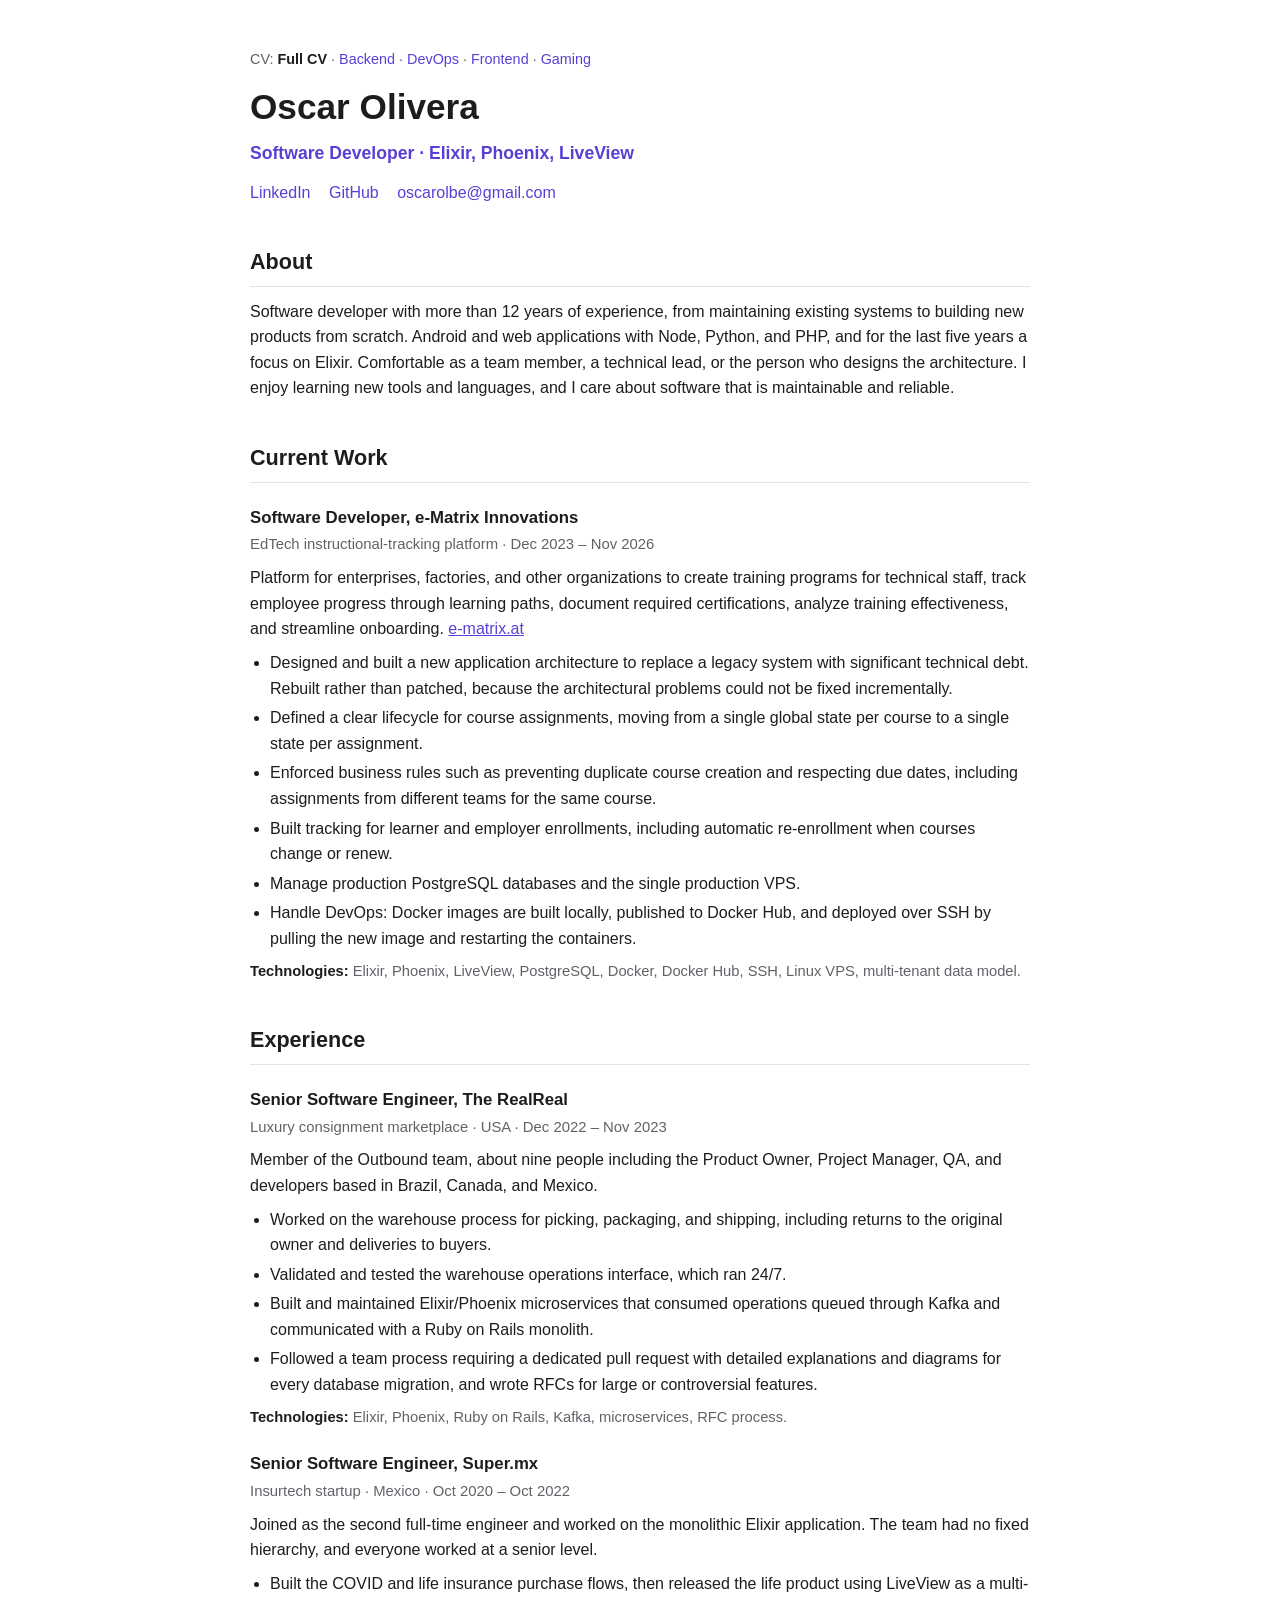
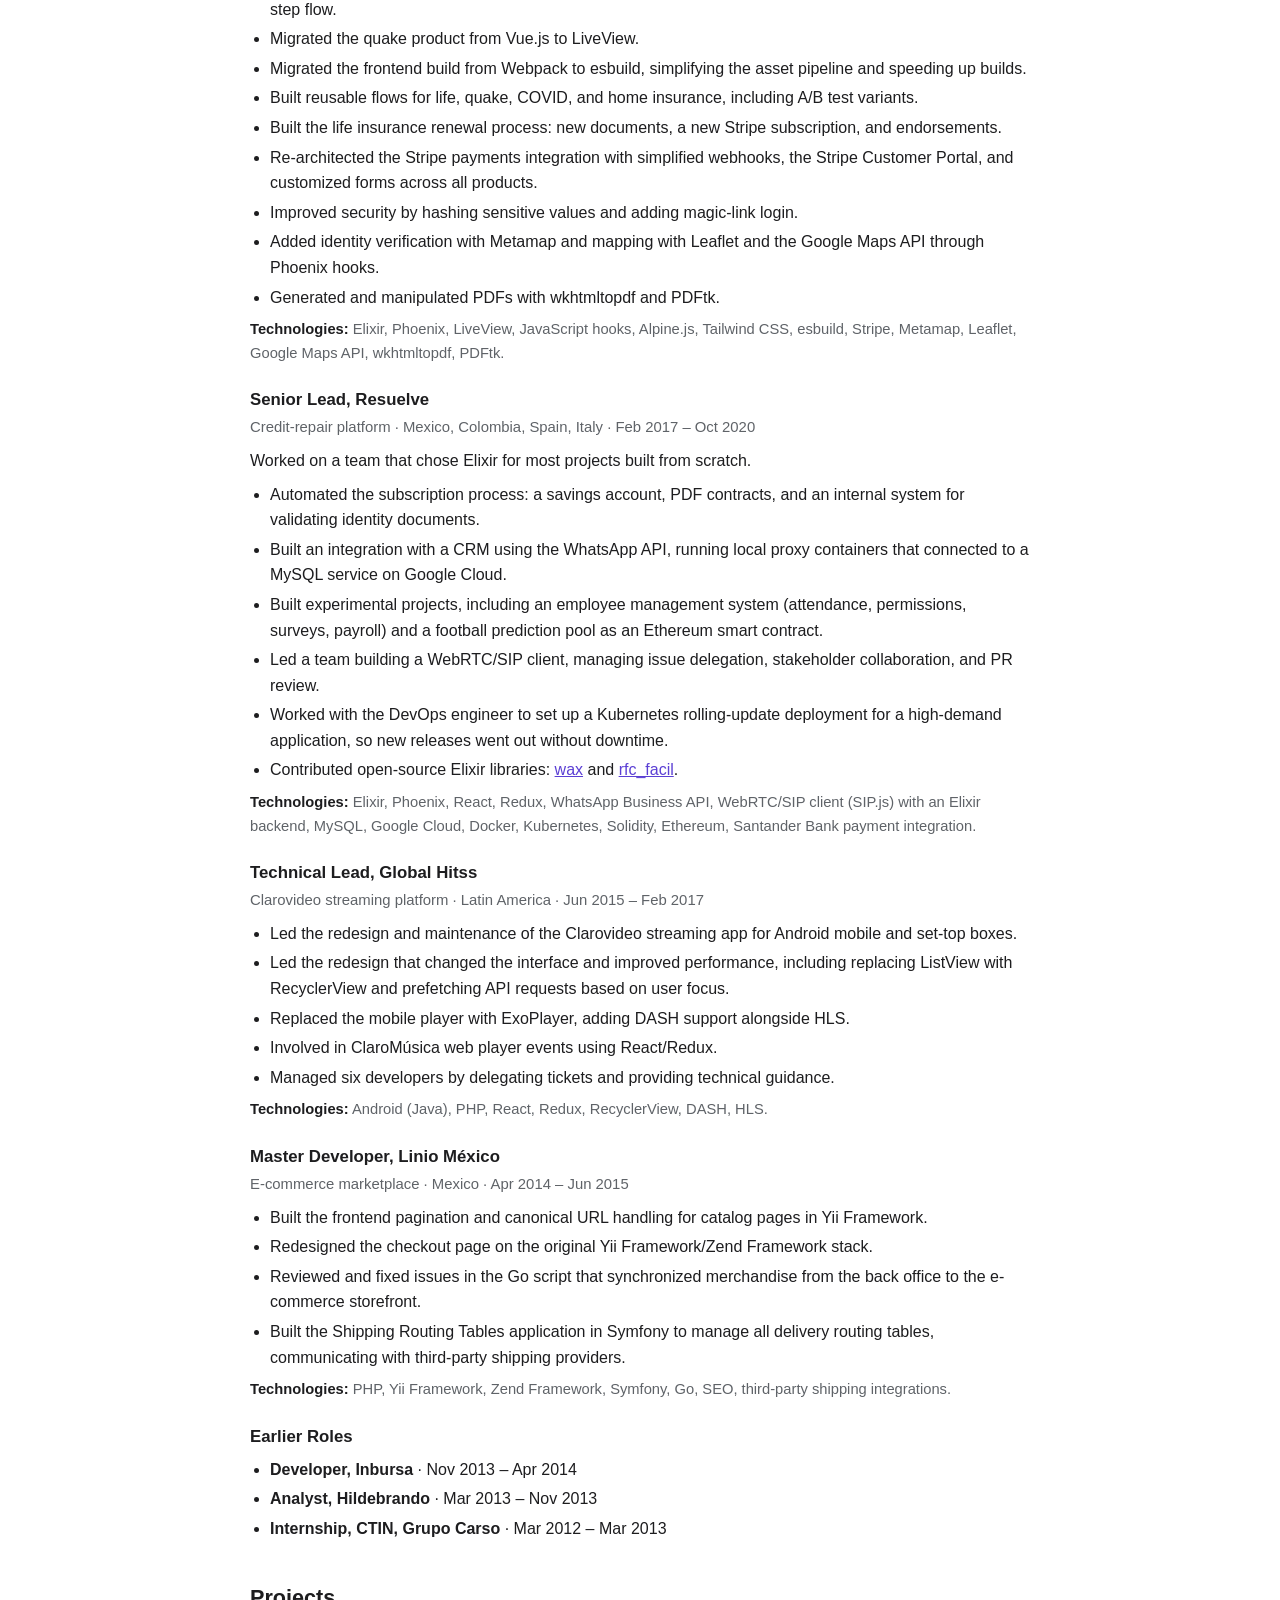
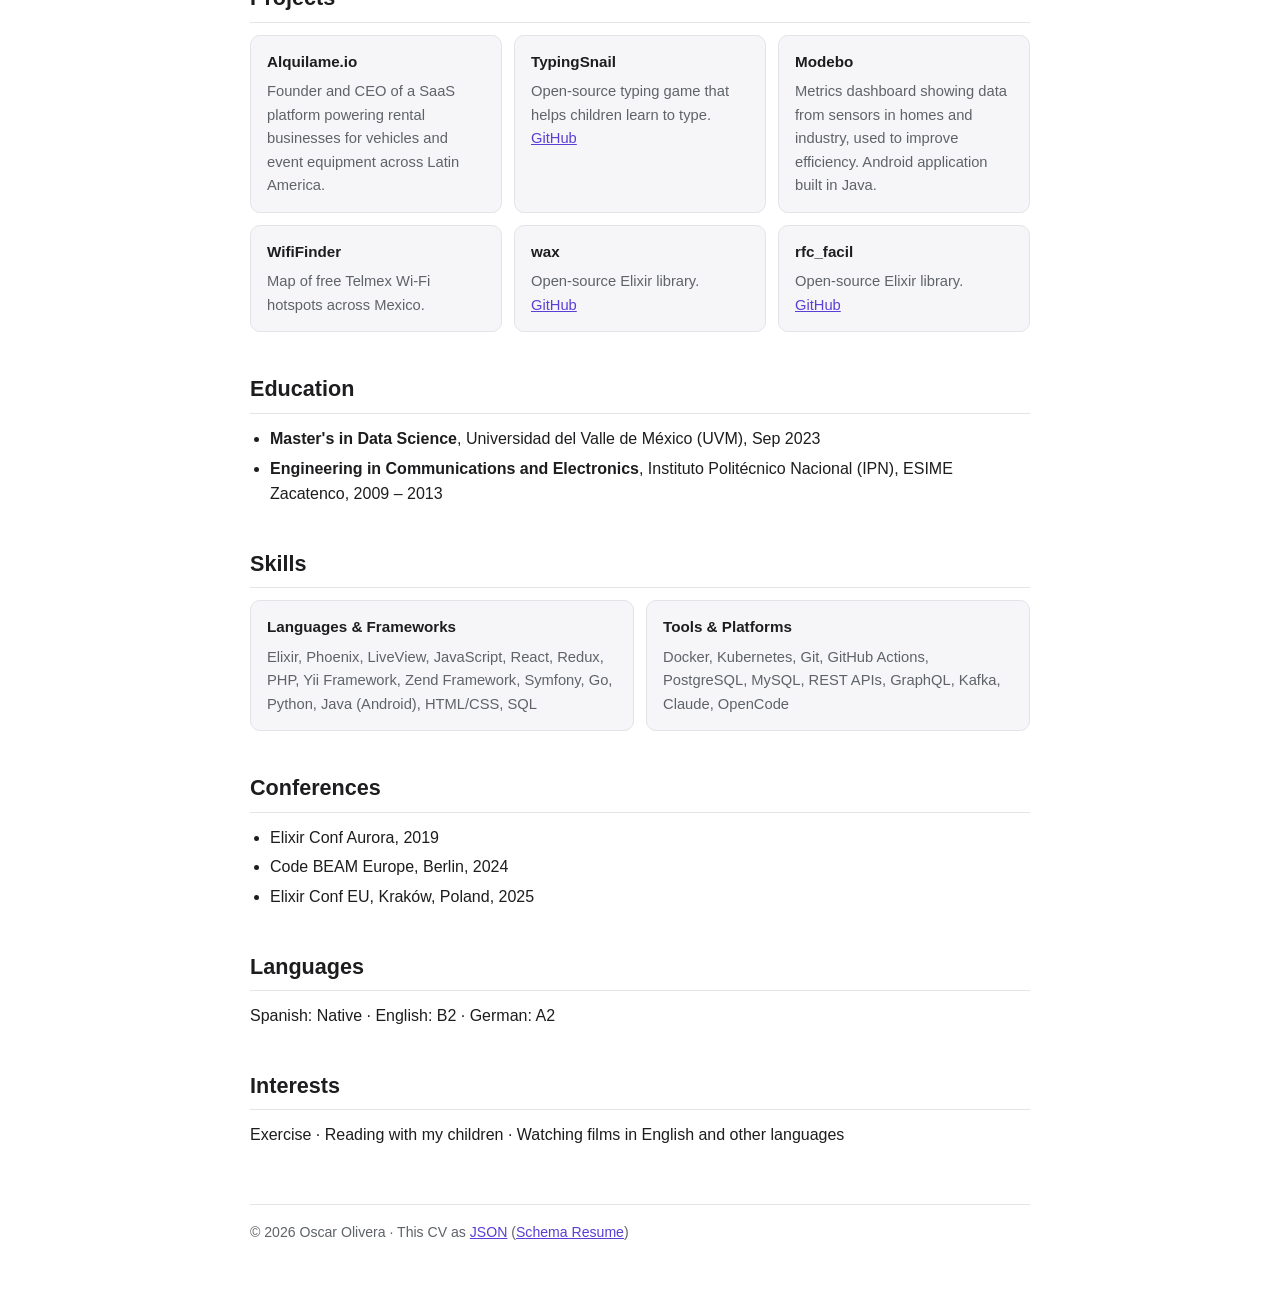
==== commit 8a443a39: "feat: esbuild" ====
--- a/index.html
+++ b/index.html
@@ -7,7 +7,7 @@
 <title>Oscar Olivera - Developer Profile</title>
 <meta name="description" content="Software Developer · Elixir, Phoenix, LiveView">
 <link rel="alternate" type="application/json" href="resume.json" title="Schema Resume">
-<script type="application/ld+json">{"$schema":"https://schema-resume.org/1.3/schema.json","@context":"https://schema-resume.org/1.3/context.jsonld","basics":{"name":"Oscar Olivera","label":"Software Developer · Elixir, Phoenix, LiveView","email":"oscarolbe@gmail.com","url":"https://oscarolbe.github.io/","summary":"Software developer with more than 12 years of experience, from maintaining existing systems to building new products from scratch. Android and web applications with Node, Python, and PHP, and for the last five years a focus on Elixir. Comfortable as a team member, a technical lead, or the person who designs the architecture. I enjoy learning new tools and languages, and I care about software that is maintainable and reliable.","profiles":[{"network":"LinkedIn","username":"oscarolbe","url":"https://www.linkedin.com/in/oscarolbe/"},{"network":"GitHub","username":"oscarolbe","url":"https://github.com/oscarolbe"}]},"work":[{"name":"e-Matrix Innovations","position":"Software Developer","url":"https://e-matrix.at","description":"EdTech instructional-tracking platform","startDate":"2023-12","endDate":"2026-11","summary":"Platform for enterprises, factories, and other organizations to create training programs for technical staff, track employee progress through learning paths, document required certifications, analyze training effectiveness, and streamline onboarding.","highlights":["Designed and built a new application architecture to replace a legacy system with significant technical debt. Rebuilt rather than patched, because the architectural problems could not be fixed incrementally.","Defined a clear lifecycle for course assignments, moving from a single global state per course to a single state per assignment.","Enforced business rules such as preventing duplicate course creation and respecting due dates, including assignments from different teams for the same course.","Built tracking for learner and employer enrollments, including automatic re-enrollment when courses change or renew.","Manage production PostgreSQL databases and the single production VPS.","Handle DevOps: Docker images are built locally, published to Docker Hub, and deployed over SSH by pulling the new image and restarting the containers."],"keywords":["Elixir","Phoenix","LiveView","PostgreSQL","Docker","Docker Hub","SSH","Linux VPS","multi-tenant data model"]},{"name":"The RealReal","position":"Senior Software Engineer","description":"Luxury consignment marketplace","workLocation":"USA","startDate":"2022-12","endDate":"2023-11","summary":"Member of the Outbound team, about nine people including the Product Owner, Project Manager, QA, and developers based in Brazil, Canada, and Mexico.","highlights":["Worked on the warehouse process for picking, packaging, and shipping, including returns to the original owner and deliveries to buyers.","Validated and tested the warehouse operations interface, which ran 24/7.","Built and maintained Elixir/Phoenix microservices that consumed operations queued through Kafka and communicated with a Ruby on Rails monolith.","Followed a team process requiring a dedicated pull request with detailed explanations and diagrams for every database migration, and wrote RFCs for large or controversial features."],"keywords":["Elixir","Phoenix","Ruby on Rails","Kafka","microservices","RFC process"]},{"name":"Super.mx","position":"Senior Software Engineer","description":"Insurtech startup","workLocation":"Mexico","startDate":"2020-10","endDate":"2022-10","summary":"Joined as the second full-time engineer and worked on the monolithic Elixir application. The team had no fixed hierarchy, and everyone worked at a senior level.","highlights":["Built the COVID and life insurance purchase flows, then released the life product using LiveView as a multi-step flow.","Migrated the quake product from Vue.js to LiveView.","Built reusable flows for life, quake, COVID, and home insurance, including A/B test variants.","Built the life insurance renewal process: new documents, a new Stripe subscription, and endorsements.","Re-architected the Stripe payments integration with simplified webhooks, the Stripe Customer Portal, and customized forms across all products.","Improved security by hashing sensitive values and adding magic-link login.","Added identity verification with Metamap and mapping with Leaflet and the Google Maps API through Phoenix hooks.","Generated and manipulated PDFs with wkhtmltopdf and PDFtk."],"keywords":["Elixir","Phoenix","LiveView","JavaScript hooks","Alpine.js","Tailwind CSS","Stripe","Metamap","Leaflet","Google Maps API","wkhtmltopdf","PDFtk"]},{"name":"Resuelve","position":"Senior Lead","description":"Credit-repair platform","workLocation":"Mexico, Colombia, Spain, Italy","startDate":"2017-02","endDate":"2020-10","summary":"Worked on a team that chose Elixir for most projects built from scratch.","highlights":["Automated the subscription process: a savings account, PDF contracts, and an internal system for validating identity documents.","Built an integration with a CRM using the WhatsApp API, running local proxy containers that connected to a MySQL service on Google Cloud.","Built experimental projects, including an employee management system (attendance, permissions, surveys, payroll) and a football prediction pool as an Ethereum smart contract.","Led a team building a WebRTC/SIP client, managing issue delegation, stakeholder collaboration, and PR review.","Worked with the DevOps engineer to set up a Kubernetes rolling-update deployment for a high-demand application, so new releases went out without downtime.","Contributed open-source Elixir libraries: wax and rfc_facil."],"keywords":["Elixir","Phoenix","React","Redux","WhatsApp Business API","WebRTC/SIP client (SIP.js) with an Elixir backend","MySQL","Google Cloud","Docker","Kubernetes","Solidity","Ethereum","Santander Bank payment integration"]},{"name":"Global Hitss","position":"Technical Lead","description":"Clarovideo streaming platform","workLocation":"Latin America","startDate":"2015-06","endDate":"2017-02","highlights":["Led the redesign and maintenance of the Clarovideo streaming app for Android mobile and set-top boxes.","Led the redesign that changed the interface and improved performance, including replacing ListView with RecyclerView and prefetching API requests based on user focus.","Upgraded the mobile player to support DASH alongside HLS.","Involved in ClaroMúsica web player events using React/Redux.","Managed six developers by delegating tickets and providing technical guidance."],"keywords":["Android (Java)","PHP","React","Redux","RecyclerView","DASH","HLS"]},{"name":"Linio México","position":"Master Developer","description":"E-commerce marketplace","workLocation":"Mexico","startDate":"2014-04","endDate":"2015-06","highlights":["Built the frontend pagination and canonical URL handling for catalog pages in Yii Framework.","Redesigned the checkout page on the original Yii Framework/Zend Framework stack.","Reviewed and fixed issues in the Go script that synchronized merchandise from the back office to the e-commerce storefront.","Built the Shipping Routing Tables application in Symfony to manage all delivery routing tables, communicating with third-party shipping providers."],"keywords":["PHP","Yii Framework","Zend Framework","Symfony","Go","SEO","third-party shipping integrations"]},{"name":"Inbursa","position":"Developer","startDate":"2013-11","endDate":"2014-04"},{"name":"Hildebrando","position":"Analyst","startDate":"2013-03","endDate":"2013-11"},{"name":"CTIN, Grupo Carso","position":"Internship","startDate":"2012-03","endDate":"2013-03"}],"projects":[{"name":"Alquilame.io","type":"application","roles":["Founder","CEO"],"description":"Founder and CEO of a SaaS platform powering rental businesses for vehicles and event equipment across Latin America."},{"name":"TypingSnail","type":"application","description":"Open-source typing game that helps children learn to type.","url":"https://github.com/oscarolbe/typingsnail","keywords":["JavaScript","HTML canvas","Web Audio","GitHub Actions","GitHub Pages"]},{"name":"Modebo","type":"application","description":"Metrics dashboard showing data from sensors in homes and industry, used to improve efficiency. Android application built in Java.","keywords":["Android","Java"]},{"name":"WifiFinder","type":"application","description":"Map of free Telmex Wi-Fi hotspots across Mexico."},{"name":"wax","type":"library","entity":"Resuelve","description":"Open-source Elixir library.","url":"https://github.com/resuelve/wax","keywords":["Elixir"]},{"name":"rfc_facil","type":"library","entity":"Resuelve","description":"Open-source Elixir library.","url":"https://github.com/resuelve/rfc_facil","keywords":["Elixir"]},{"name":"Elixir Conf Aurora","type":"conference","roles":["Attendee"],"startDate":"2019"},{"name":"Code BEAM Europe, Berlin","type":"conference","roles":["Attendee"],"startDate":"2024"},{"name":"Elixir Conf EU, Kraków, Poland","type":"conference","roles":["Attendee"],"startDate":"2025"}],"education":[{"institution":"Universidad del Valle de México (UVM)","studyType":"Master's","area":"Data Science","endDate":"2023-09"},{"institution":"Instituto Politécnico Nacional (IPN), ESIME Zacatenco","studyType":"Engineering","area":"Communications and Electronics","startDate":"2009","endDate":"2013"}],"skills":[{"name":"Languages & Frameworks","keywords":["Elixir","Phoenix","LiveView","JavaScript","React","Redux","PHP","Yii Framework","Zend Framework","Symfony","Go","Python","Java (Android)","HTML/CSS","SQL"]},{"name":"Tools & Platforms","keywords":["Docker","Kubernetes","Git","GitHub Actions","PostgreSQL","MySQL","REST APIs","GraphQL","Kafka","Claude","OpenCode"]}],"languages":[{"language":"Spanish","fluency":"Native"},{"language":"English","fluency":"B2"},{"language":"German","fluency":"A2"}],"interests":[{"name":"Exercise"},{"name":"Reading with my children"},{"name":"Watching films in English and other languages"}],"meta":{"canonical":"https://oscarolbe.github.io/resume.json","version":"1.0.0","lastModified":"2026-10-14"}}</script>
+<script type="application/ld+json">{"$schema":"https://schema-resume.org/1.3/schema.json","@context":"https://schema-resume.org/1.3/context.jsonld","basics":{"name":"Oscar Olivera","label":"Software Developer · Elixir, Phoenix, LiveView","email":"oscarolbe@gmail.com","url":"https://oscarolbe.github.io/","summary":"Software developer with more than 12 years of experience, from maintaining existing systems to building new products from scratch. Android and web applications with Node, Python, and PHP, and for the last five years a focus on Elixir. Comfortable as a team member, a technical lead, or the person who designs the architecture. I enjoy learning new tools and languages, and I care about software that is maintainable and reliable.","profiles":[{"network":"LinkedIn","username":"oscarolbe","url":"https://www.linkedin.com/in/oscarolbe/"},{"network":"GitHub","username":"oscarolbe","url":"https://github.com/oscarolbe"}]},"work":[{"name":"e-Matrix Innovations","position":"Software Developer","url":"https://e-matrix.at","description":"EdTech instructional-tracking platform","startDate":"2023-12","endDate":"2026-11","summary":"Platform for enterprises, factories, and other organizations to create training programs for technical staff, track employee progress through learning paths, document required certifications, analyze training effectiveness, and streamline onboarding.","highlights":["Designed and built a new application architecture to replace a legacy system with significant technical debt. Rebuilt rather than patched, because the architectural problems could not be fixed incrementally.","Defined a clear lifecycle for course assignments, moving from a single global state per course to a single state per assignment.","Enforced business rules such as preventing duplicate course creation and respecting due dates, including assignments from different teams for the same course.","Built tracking for learner and employer enrollments, including automatic re-enrollment when courses change or renew.","Manage production PostgreSQL databases and the single production VPS.","Handle DevOps: Docker images are built locally, published to Docker Hub, and deployed over SSH by pulling the new image and restarting the containers."],"keywords":["Elixir","Phoenix","LiveView","PostgreSQL","Docker","Docker Hub","SSH","Linux VPS","multi-tenant data model"]},{"name":"The RealReal","position":"Senior Software Engineer","description":"Luxury consignment marketplace","workLocation":"USA","startDate":"2022-12","endDate":"2023-11","summary":"Member of the Outbound team, about nine people including the Product Owner, Project Manager, QA, and developers based in Brazil, Canada, and Mexico.","highlights":["Worked on the warehouse process for picking, packaging, and shipping, including returns to the original owner and deliveries to buyers.","Validated and tested the warehouse operations interface, which ran 24/7.","Built and maintained Elixir/Phoenix microservices that consumed operations queued through Kafka and communicated with a Ruby on Rails monolith.","Followed a team process requiring a dedicated pull request with detailed explanations and diagrams for every database migration, and wrote RFCs for large or controversial features."],"keywords":["Elixir","Phoenix","Ruby on Rails","Kafka","microservices","RFC process"]},{"name":"Super.mx","position":"Senior Software Engineer","description":"Insurtech startup","workLocation":"Mexico","startDate":"2020-10","endDate":"2022-10","summary":"Joined as the second full-time engineer and worked on the monolithic Elixir application. The team had no fixed hierarchy, and everyone worked at a senior level.","highlights":["Built the COVID and life insurance purchase flows, then released the life product using LiveView as a multi-step flow.","Migrated the quake product from Vue.js to LiveView.","Migrated the frontend build from Webpack to esbuild, simplifying the asset pipeline and speeding up builds.","Built reusable flows for life, quake, COVID, and home insurance, including A/B test variants.","Built the life insurance renewal process: new documents, a new Stripe subscription, and endorsements.","Re-architected the Stripe payments integration with simplified webhooks, the Stripe Customer Portal, and customized forms across all products.","Improved security by hashing sensitive values and adding magic-link login.","Added identity verification with Metamap and mapping with Leaflet and the Google Maps API through Phoenix hooks.","Generated and manipulated PDFs with wkhtmltopdf and PDFtk."],"keywords":["Elixir","Phoenix","LiveView","JavaScript hooks","Alpine.js","Tailwind CSS","esbuild","Stripe","Metamap","Leaflet","Google Maps API","wkhtmltopdf","PDFtk"]},{"name":"Resuelve","position":"Senior Lead","description":"Credit-repair platform","workLocation":"Mexico, Colombia, Spain, Italy","startDate":"2017-02","endDate":"2020-10","summary":"Worked on a team that chose Elixir for most projects built from scratch.","highlights":["Automated the subscription process: a savings account, PDF contracts, and an internal system for validating identity documents.","Built an integration with a CRM using the WhatsApp API, running local proxy containers that connected to a MySQL service on Google Cloud.","Built experimental projects, including an employee management system (attendance, permissions, surveys, payroll) and a football prediction pool as an Ethereum smart contract.","Led a team building a WebRTC/SIP client, managing issue delegation, stakeholder collaboration, and PR review.","Worked with the DevOps engineer to set up a Kubernetes rolling-update deployment for a high-demand application, so new releases went out without downtime.","Contributed open-source Elixir libraries: wax and rfc_facil."],"keywords":["Elixir","Phoenix","React","Redux","WhatsApp Business API","WebRTC/SIP client (SIP.js) with an Elixir backend","MySQL","Google Cloud","Docker","Kubernetes","Solidity","Ethereum","Santander Bank payment integration"]},{"name":"Global Hitss","position":"Technical Lead","description":"Clarovideo streaming platform","workLocation":"Latin America","startDate":"2015-06","endDate":"2017-02","highlights":["Led the redesign and maintenance of the Clarovideo streaming app for Android mobile and set-top boxes.","Led the redesign that changed the interface and improved performance, including replacing ListView with RecyclerView and prefetching API requests based on user focus.","Replaced the mobile player with ExoPlayer, adding DASH support alongside HLS.","Involved in ClaroMúsica web player events using React/Redux.","Managed six developers by delegating tickets and providing technical guidance."],"keywords":["Android (Java)","PHP","React","Redux","RecyclerView","DASH","HLS"]},{"name":"Linio México","position":"Master Developer","description":"E-commerce marketplace","workLocation":"Mexico","startDate":"2014-04","endDate":"2015-06","highlights":["Built the frontend pagination and canonical URL handling for catalog pages in Yii Framework.","Redesigned the checkout page on the original Yii Framework/Zend Framework stack.","Reviewed and fixed issues in the Go script that synchronized merchandise from the back office to the e-commerce storefront.","Built the Shipping Routing Tables application in Symfony to manage all delivery routing tables, communicating with third-party shipping providers."],"keywords":["PHP","Yii Framework","Zend Framework","Symfony","Go","SEO","third-party shipping integrations"]},{"name":"Inbursa","position":"Developer","startDate":"2013-11","endDate":"2014-04"},{"name":"Hildebrando","position":"Analyst","startDate":"2013-03","endDate":"2013-11"},{"name":"CTIN, Grupo Carso","position":"Internship","startDate":"2012-03","endDate":"2013-03"}],"projects":[{"name":"Alquilame.io","type":"application","roles":["Founder","CEO"],"description":"Founder and CEO of a SaaS platform powering rental businesses for vehicles and event equipment across Latin America."},{"name":"TypingSnail","type":"application","description":"Open-source typing game that helps children learn to type.","url":"https://github.com/oscarolbe/typingsnail","keywords":["JavaScript","HTML canvas","Web Audio","GitHub Actions","GitHub Pages"]},{"name":"Modebo","type":"application","description":"Metrics dashboard showing data from sensors in homes and industry, used to improve efficiency. Android application built in Java.","keywords":["Android","Java"]},{"name":"WifiFinder","type":"application","description":"Map of free Telmex Wi-Fi hotspots across Mexico."},{"name":"wax","type":"library","entity":"Resuelve","description":"Open-source Elixir library.","url":"https://github.com/resuelve/wax","keywords":["Elixir"]},{"name":"rfc_facil","type":"library","entity":"Resuelve","description":"Open-source Elixir library.","url":"https://github.com/resuelve/rfc_facil","keywords":["Elixir"]},{"name":"Elixir Conf Aurora","type":"conference","roles":["Attendee"],"startDate":"2019"},{"name":"Code BEAM Europe, Berlin","type":"conference","roles":["Attendee"],"startDate":"2024"},{"name":"Elixir Conf EU, Kraków, Poland","type":"conference","roles":["Attendee"],"startDate":"2025"}],"education":[{"institution":"Universidad del Valle de México (UVM)","studyType":"Master's","area":"Data Science","endDate":"2023-09"},{"institution":"Instituto Politécnico Nacional (IPN), ESIME Zacatenco","studyType":"Engineering","area":"Communications and Electronics","startDate":"2009","endDate":"2013"}],"skills":[{"name":"Languages & Frameworks","keywords":["Elixir","Phoenix","LiveView","JavaScript","React","Redux","PHP","Yii Framework","Zend Framework","Symfony","Go","Python","Java (Android)","HTML/CSS","SQL"]},{"name":"Tools & Platforms","keywords":["Docker","Kubernetes","Git","GitHub Actions","PostgreSQL","MySQL","REST APIs","GraphQL","Kafka","Claude","OpenCode"]}],"languages":[{"language":"Spanish","fluency":"Native"},{"language":"English","fluency":"B2"},{"language":"German","fluency":"A2"}],"interests":[{"name":"Exercise"},{"name":"Reading with my children"},{"name":"Watching films in English and other languages"}],"meta":{"canonical":"https://oscarolbe.github.io/resume.json","version":"1.0.0","lastModified":"2026-10-14"}}</script>
 <style>
   :root {
     --bg: #ffffff;
@@ -166,6 +166,7 @@
   <ul>
     <li>Built the COVID and life insurance purchase flows, then released the life product using LiveView as a multi-step flow.</li>
     <li>Migrated the quake product from Vue.js to LiveView.</li>
+    <li>Migrated the frontend build from Webpack to esbuild, simplifying the asset pipeline and speeding up builds.</li>
     <li>Built reusable flows for life, quake, COVID, and home insurance, including A/B test variants.</li>
     <li>Built the life insurance renewal process: new documents, a new Stripe subscription, and endorsements.</li>
     <li>Re-architected the Stripe payments integration with simplified webhooks, the Stripe Customer Portal, and customized forms across all products.</li>
@@ -173,7 +174,7 @@
     <li>Added identity verification with Metamap and mapping with Leaflet and the Google Maps API through Phoenix hooks.</li>
     <li>Generated and manipulated PDFs with wkhtmltopdf and PDFtk.</li>
   </ul>
-  <p class="tech"><strong>Technologies:</strong> Elixir, Phoenix, LiveView, JavaScript hooks, Alpine.js, Tailwind CSS, Stripe, Metamap, Leaflet, Google Maps API, wkhtmltopdf, PDFtk.</p>
+  <p class="tech"><strong>Technologies:</strong> Elixir, Phoenix, LiveView, JavaScript hooks, Alpine.js, Tailwind CSS, esbuild, Stripe, Metamap, Leaflet, Google Maps API, wkhtmltopdf, PDFtk.</p>
 
   <h3>Senior Lead, Resuelve</h3>
   <p class="meta">Credit-repair platform · Mexico, Colombia, Spain, Italy · Feb 2017 – Oct 2020</p>
@@ -193,7 +194,7 @@
   <ul>
     <li>Led the redesign and maintenance of the Clarovideo streaming app for Android mobile and set-top boxes.</li>
     <li>Led the redesign that changed the interface and improved performance, including replacing ListView with RecyclerView and prefetching API requests based on user focus.</li>
-    <li>Upgraded the mobile player to support DASH alongside HLS.</li>
+    <li>Replaced the mobile player with ExoPlayer, adding DASH support alongside HLS.</li>
     <li>Involved in ClaroMúsica web player events using React/Redux.</li>
     <li>Managed six developers by delegating tickets and providing technical guidance.</li>
   </ul>
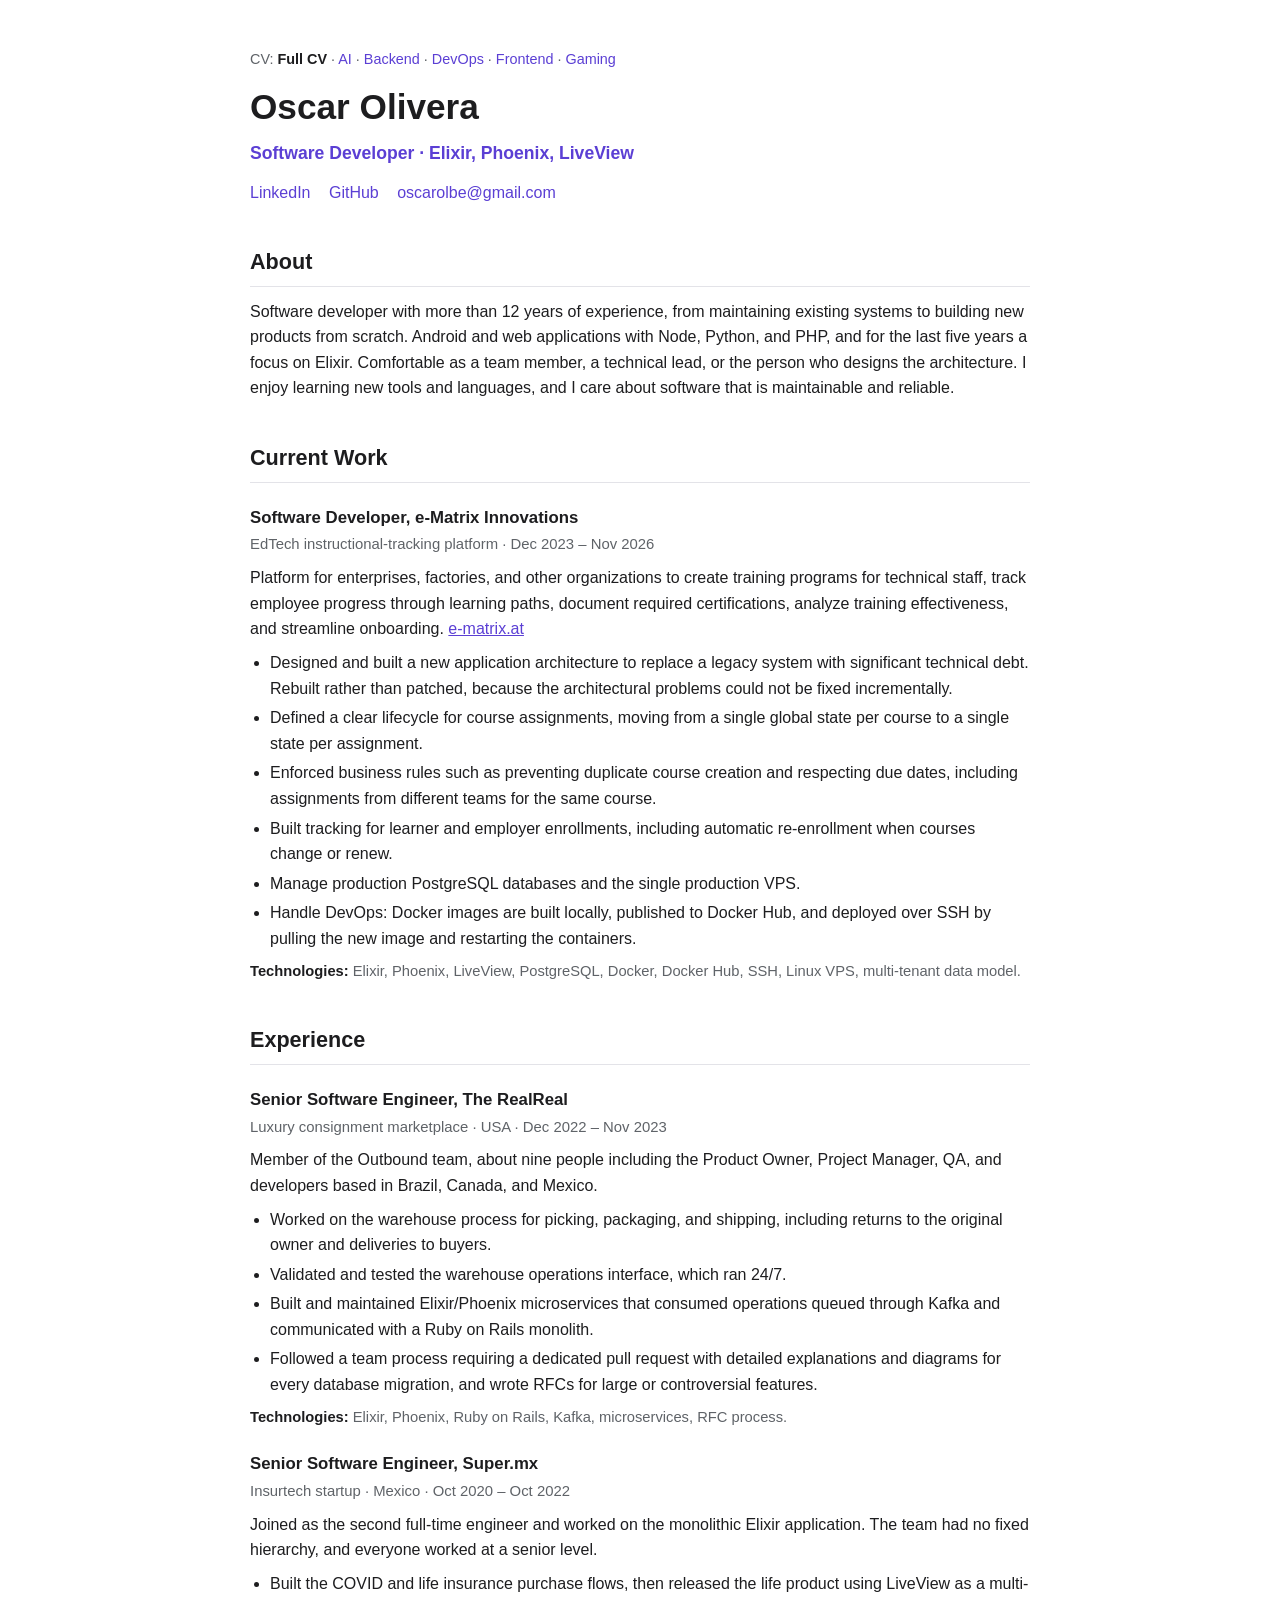
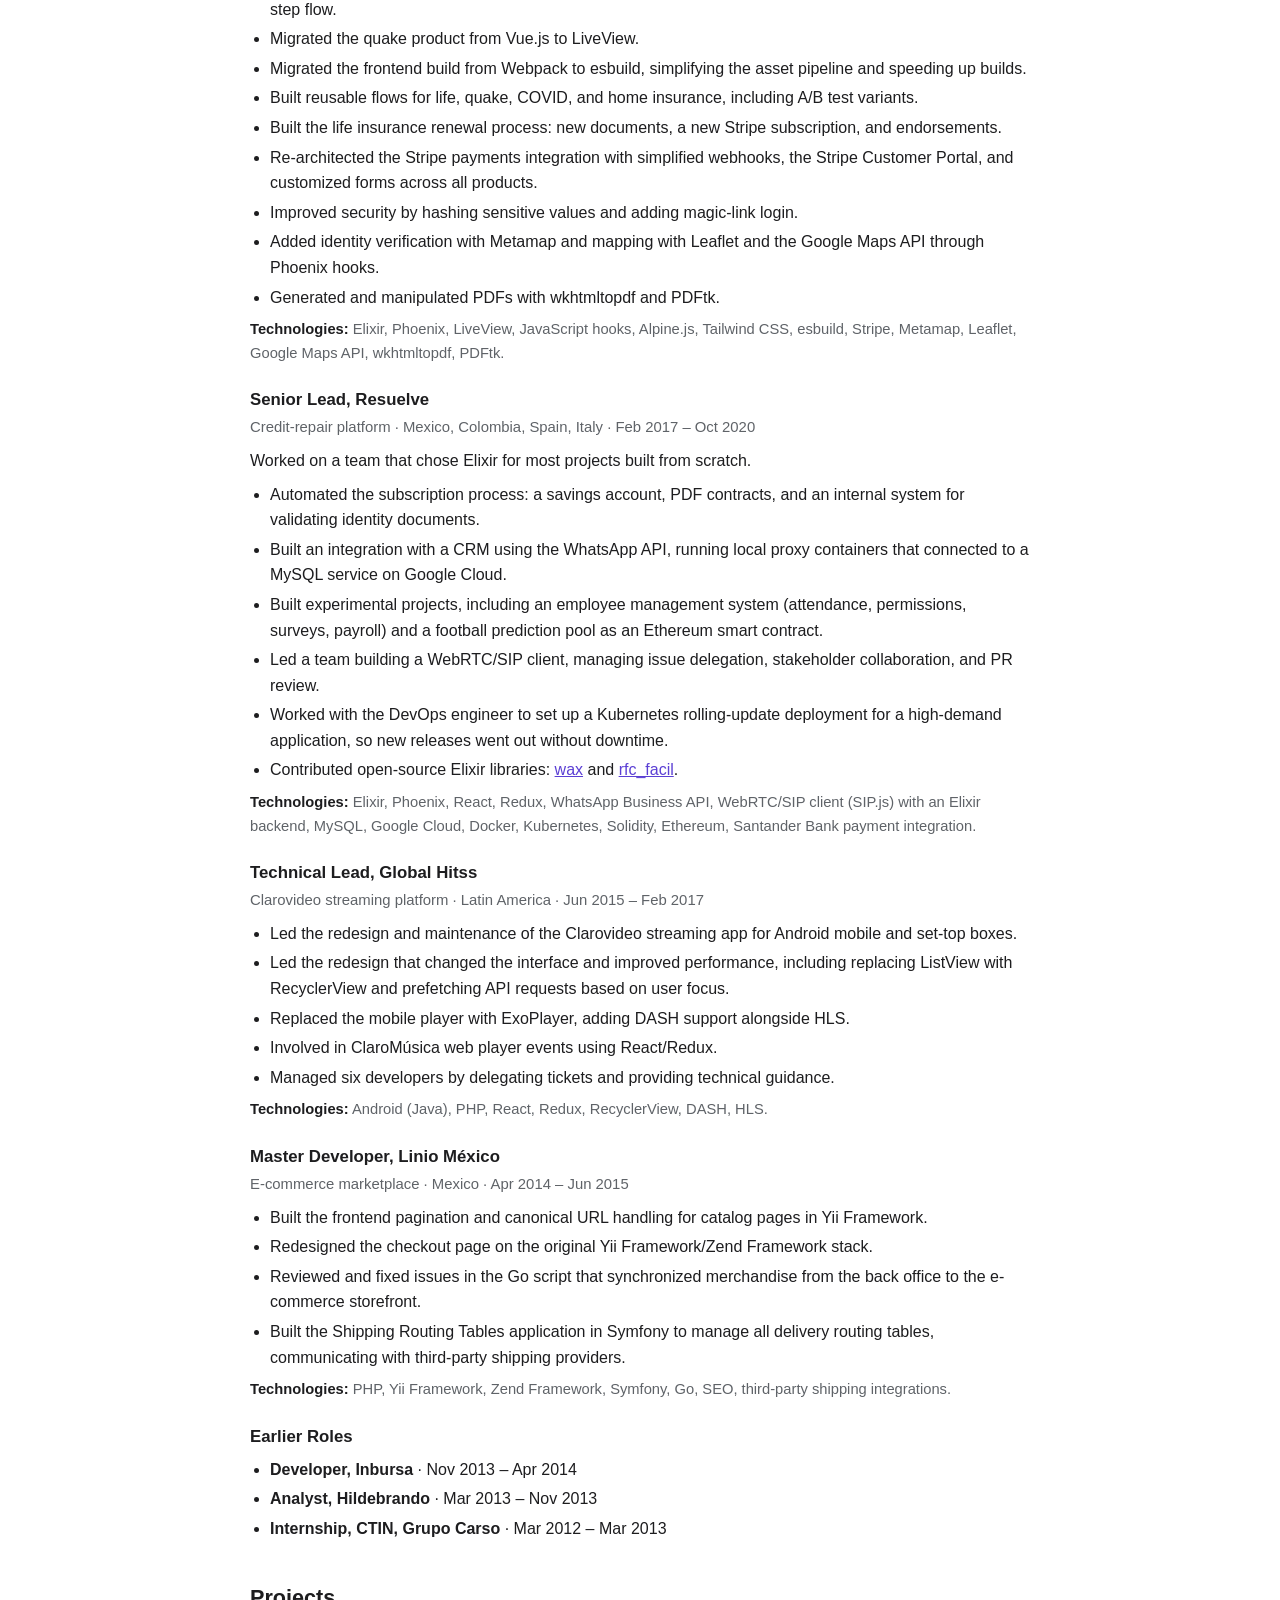
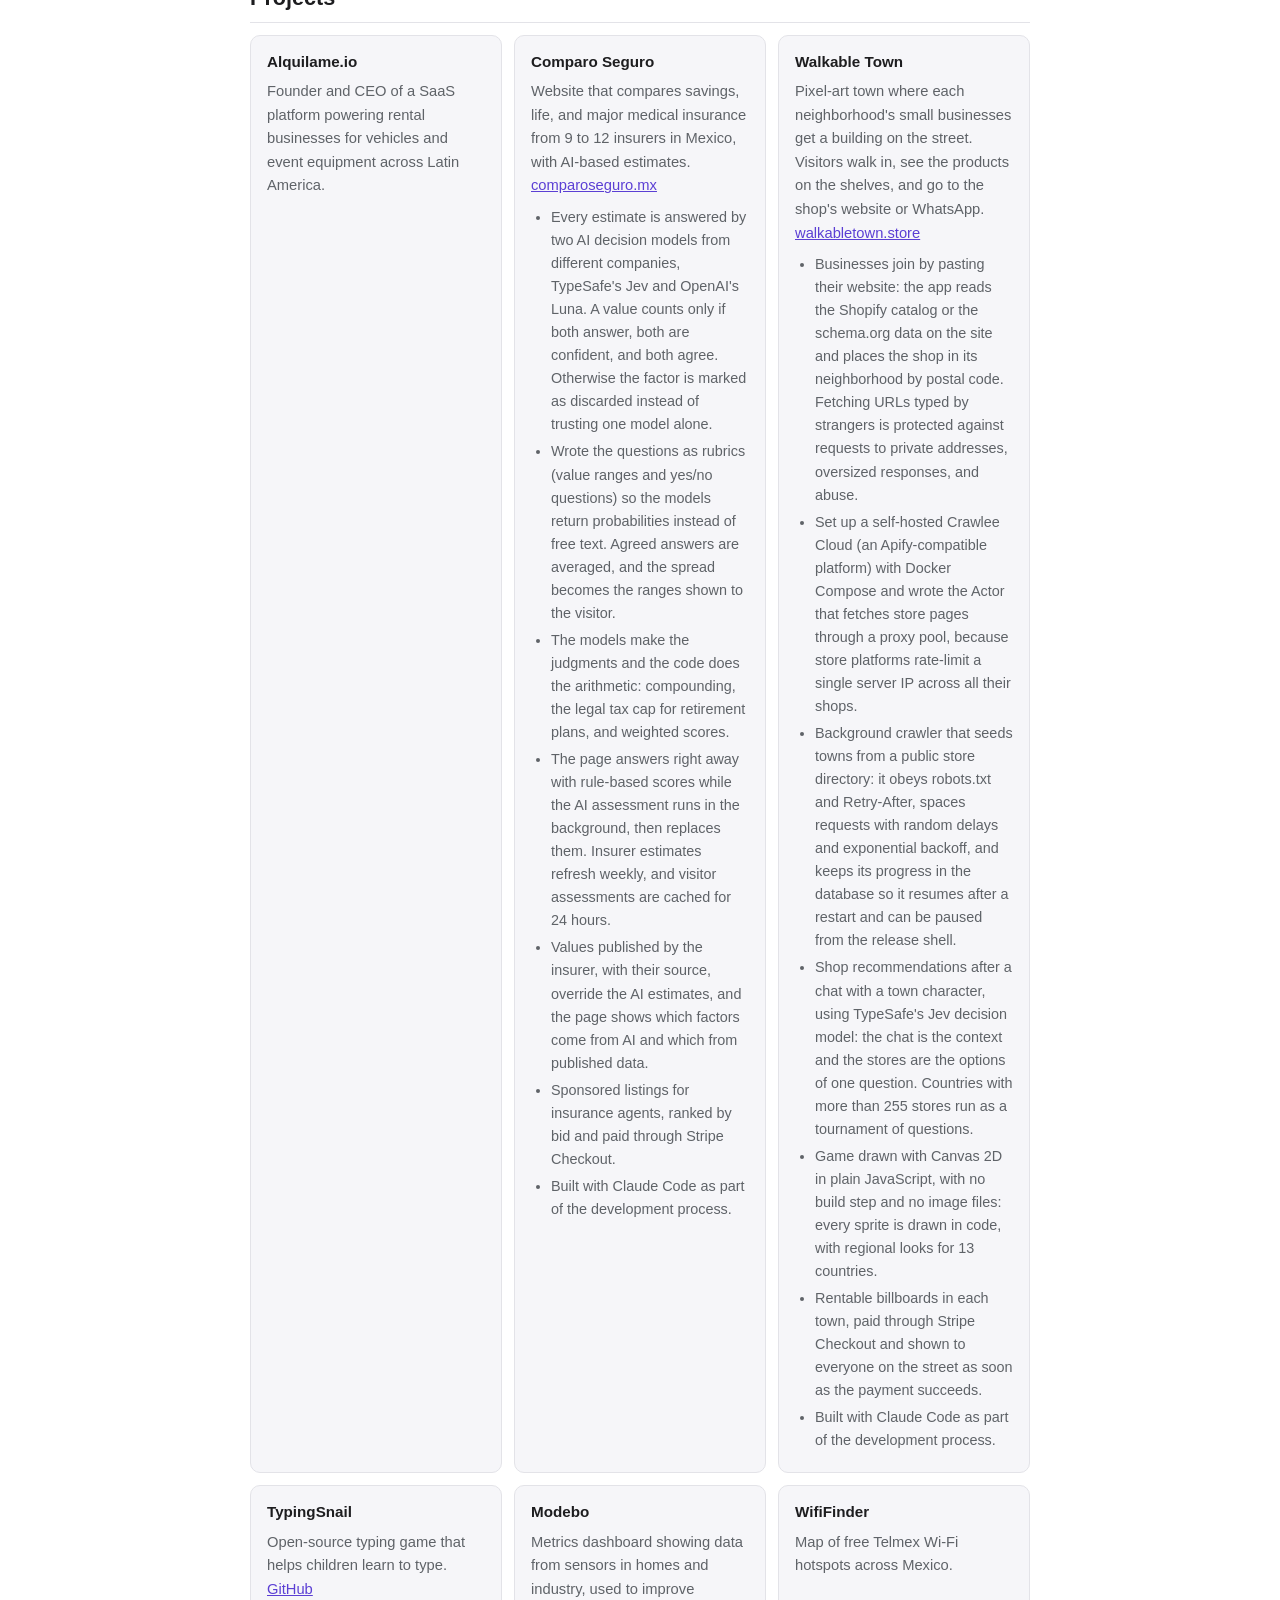
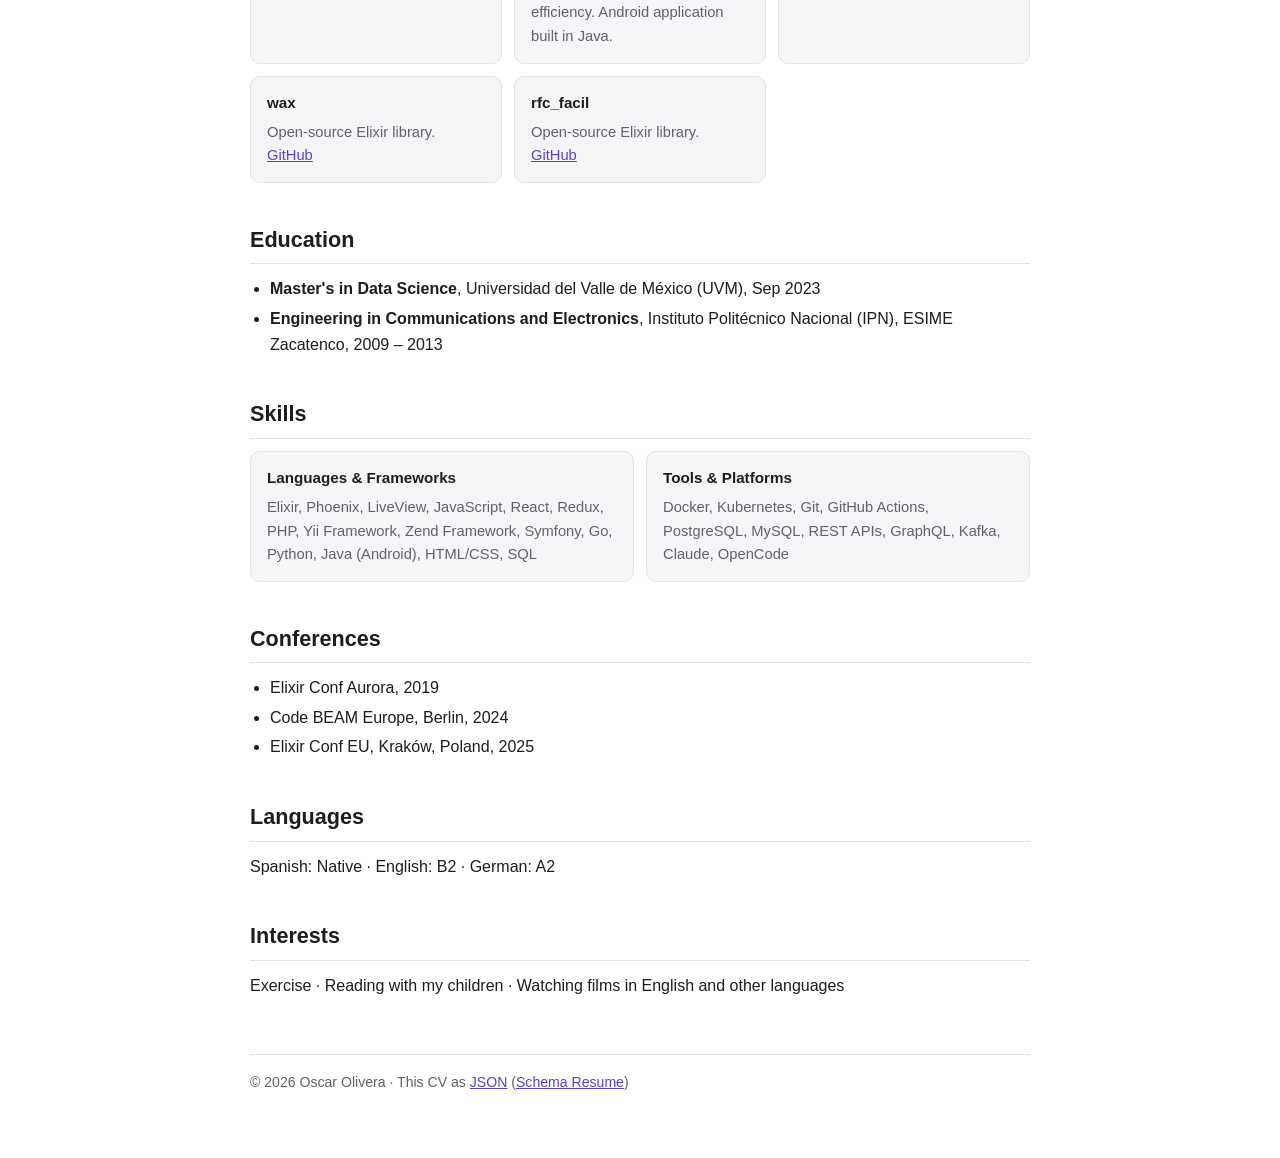
==== commit 951346ed: "feat: ai resume" ====
--- a/index.html
+++ b/index.html
@@ -7,7 +7,7 @@
 <title>Oscar Olivera - Developer Profile</title>
 <meta name="description" content="Software Developer · Elixir, Phoenix, LiveView">
 <link rel="alternate" type="application/json" href="resume.json" title="Schema Resume">
-<script type="application/ld+json">{"$schema":"https://schema-resume.org/1.3/schema.json","@context":"https://schema-resume.org/1.3/context.jsonld","basics":{"name":"Oscar Olivera","label":"Software Developer · Elixir, Phoenix, LiveView","email":"oscarolbe@gmail.com","url":"https://oscarolbe.github.io/","summary":"Software developer with more than 12 years of experience, from maintaining existing systems to building new products from scratch. Android and web applications with Node, Python, and PHP, and for the last five years a focus on Elixir. Comfortable as a team member, a technical lead, or the person who designs the architecture. I enjoy learning new tools and languages, and I care about software that is maintainable and reliable.","profiles":[{"network":"LinkedIn","username":"oscarolbe","url":"https://www.linkedin.com/in/oscarolbe/"},{"network":"GitHub","username":"oscarolbe","url":"https://github.com/oscarolbe"}]},"work":[{"name":"e-Matrix Innovations","position":"Software Developer","url":"https://e-matrix.at","description":"EdTech instructional-tracking platform","startDate":"2023-12","endDate":"2026-11","summary":"Platform for enterprises, factories, and other organizations to create training programs for technical staff, track employee progress through learning paths, document required certifications, analyze training effectiveness, and streamline onboarding.","highlights":["Designed and built a new application architecture to replace a legacy system with significant technical debt. Rebuilt rather than patched, because the architectural problems could not be fixed incrementally.","Defined a clear lifecycle for course assignments, moving from a single global state per course to a single state per assignment.","Enforced business rules such as preventing duplicate course creation and respecting due dates, including assignments from different teams for the same course.","Built tracking for learner and employer enrollments, including automatic re-enrollment when courses change or renew.","Manage production PostgreSQL databases and the single production VPS.","Handle DevOps: Docker images are built locally, published to Docker Hub, and deployed over SSH by pulling the new image and restarting the containers."],"keywords":["Elixir","Phoenix","LiveView","PostgreSQL","Docker","Docker Hub","SSH","Linux VPS","multi-tenant data model"]},{"name":"The RealReal","position":"Senior Software Engineer","description":"Luxury consignment marketplace","workLocation":"USA","startDate":"2022-12","endDate":"2023-11","summary":"Member of the Outbound team, about nine people including the Product Owner, Project Manager, QA, and developers based in Brazil, Canada, and Mexico.","highlights":["Worked on the warehouse process for picking, packaging, and shipping, including returns to the original owner and deliveries to buyers.","Validated and tested the warehouse operations interface, which ran 24/7.","Built and maintained Elixir/Phoenix microservices that consumed operations queued through Kafka and communicated with a Ruby on Rails monolith.","Followed a team process requiring a dedicated pull request with detailed explanations and diagrams for every database migration, and wrote RFCs for large or controversial features."],"keywords":["Elixir","Phoenix","Ruby on Rails","Kafka","microservices","RFC process"]},{"name":"Super.mx","position":"Senior Software Engineer","description":"Insurtech startup","workLocation":"Mexico","startDate":"2020-10","endDate":"2022-10","summary":"Joined as the second full-time engineer and worked on the monolithic Elixir application. The team had no fixed hierarchy, and everyone worked at a senior level.","highlights":["Built the COVID and life insurance purchase flows, then released the life product using LiveView as a multi-step flow.","Migrated the quake product from Vue.js to LiveView.","Migrated the frontend build from Webpack to esbuild, simplifying the asset pipeline and speeding up builds.","Built reusable flows for life, quake, COVID, and home insurance, including A/B test variants.","Built the life insurance renewal process: new documents, a new Stripe subscription, and endorsements.","Re-architected the Stripe payments integration with simplified webhooks, the Stripe Customer Portal, and customized forms across all products.","Improved security by hashing sensitive values and adding magic-link login.","Added identity verification with Metamap and mapping with Leaflet and the Google Maps API through Phoenix hooks.","Generated and manipulated PDFs with wkhtmltopdf and PDFtk."],"keywords":["Elixir","Phoenix","LiveView","JavaScript hooks","Alpine.js","Tailwind CSS","esbuild","Stripe","Metamap","Leaflet","Google Maps API","wkhtmltopdf","PDFtk"]},{"name":"Resuelve","position":"Senior Lead","description":"Credit-repair platform","workLocation":"Mexico, Colombia, Spain, Italy","startDate":"2017-02","endDate":"2020-10","summary":"Worked on a team that chose Elixir for most projects built from scratch.","highlights":["Automated the subscription process: a savings account, PDF contracts, and an internal system for validating identity documents.","Built an integration with a CRM using the WhatsApp API, running local proxy containers that connected to a MySQL service on Google Cloud.","Built experimental projects, including an employee management system (attendance, permissions, surveys, payroll) and a football prediction pool as an Ethereum smart contract.","Led a team building a WebRTC/SIP client, managing issue delegation, stakeholder collaboration, and PR review.","Worked with the DevOps engineer to set up a Kubernetes rolling-update deployment for a high-demand application, so new releases went out without downtime.","Contributed open-source Elixir libraries: wax and rfc_facil."],"keywords":["Elixir","Phoenix","React","Redux","WhatsApp Business API","WebRTC/SIP client (SIP.js) with an Elixir backend","MySQL","Google Cloud","Docker","Kubernetes","Solidity","Ethereum","Santander Bank payment integration"]},{"name":"Global Hitss","position":"Technical Lead","description":"Clarovideo streaming platform","workLocation":"Latin America","startDate":"2015-06","endDate":"2017-02","highlights":["Led the redesign and maintenance of the Clarovideo streaming app for Android mobile and set-top boxes.","Led the redesign that changed the interface and improved performance, including replacing ListView with RecyclerView and prefetching API requests based on user focus.","Replaced the mobile player with ExoPlayer, adding DASH support alongside HLS.","Involved in ClaroMúsica web player events using React/Redux.","Managed six developers by delegating tickets and providing technical guidance."],"keywords":["Android (Java)","PHP","React","Redux","RecyclerView","DASH","HLS"]},{"name":"Linio México","position":"Master Developer","description":"E-commerce marketplace","workLocation":"Mexico","startDate":"2014-04","endDate":"2015-06","highlights":["Built the frontend pagination and canonical URL handling for catalog pages in Yii Framework.","Redesigned the checkout page on the original Yii Framework/Zend Framework stack.","Reviewed and fixed issues in the Go script that synchronized merchandise from the back office to the e-commerce storefront.","Built the Shipping Routing Tables application in Symfony to manage all delivery routing tables, communicating with third-party shipping providers."],"keywords":["PHP","Yii Framework","Zend Framework","Symfony","Go","SEO","third-party shipping integrations"]},{"name":"Inbursa","position":"Developer","startDate":"2013-11","endDate":"2014-04"},{"name":"Hildebrando","position":"Analyst","startDate":"2013-03","endDate":"2013-11"},{"name":"CTIN, Grupo Carso","position":"Internship","startDate":"2012-03","endDate":"2013-03"}],"projects":[{"name":"Alquilame.io","type":"application","roles":["Founder","CEO"],"description":"Founder and CEO of a SaaS platform powering rental businesses for vehicles and event equipment across Latin America."},{"name":"TypingSnail","type":"application","description":"Open-source typing game that helps children learn to type.","url":"https://github.com/oscarolbe/typingsnail","keywords":["JavaScript","HTML canvas","Web Audio","GitHub Actions","GitHub Pages"]},{"name":"Modebo","type":"application","description":"Metrics dashboard showing data from sensors in homes and industry, used to improve efficiency. Android application built in Java.","keywords":["Android","Java"]},{"name":"WifiFinder","type":"application","description":"Map of free Telmex Wi-Fi hotspots across Mexico."},{"name":"wax","type":"library","entity":"Resuelve","description":"Open-source Elixir library.","url":"https://github.com/resuelve/wax","keywords":["Elixir"]},{"name":"rfc_facil","type":"library","entity":"Resuelve","description":"Open-source Elixir library.","url":"https://github.com/resuelve/rfc_facil","keywords":["Elixir"]},{"name":"Elixir Conf Aurora","type":"conference","roles":["Attendee"],"startDate":"2019"},{"name":"Code BEAM Europe, Berlin","type":"conference","roles":["Attendee"],"startDate":"2024"},{"name":"Elixir Conf EU, Kraków, Poland","type":"conference","roles":["Attendee"],"startDate":"2025"}],"education":[{"institution":"Universidad del Valle de México (UVM)","studyType":"Master's","area":"Data Science","endDate":"2023-09"},{"institution":"Instituto Politécnico Nacional (IPN), ESIME Zacatenco","studyType":"Engineering","area":"Communications and Electronics","startDate":"2009","endDate":"2013"}],"skills":[{"name":"Languages & Frameworks","keywords":["Elixir","Phoenix","LiveView","JavaScript","React","Redux","PHP","Yii Framework","Zend Framework","Symfony","Go","Python","Java (Android)","HTML/CSS","SQL"]},{"name":"Tools & Platforms","keywords":["Docker","Kubernetes","Git","GitHub Actions","PostgreSQL","MySQL","REST APIs","GraphQL","Kafka","Claude","OpenCode"]}],"languages":[{"language":"Spanish","fluency":"Native"},{"language":"English","fluency":"B2"},{"language":"German","fluency":"A2"}],"interests":[{"name":"Exercise"},{"name":"Reading with my children"},{"name":"Watching films in English and other languages"}],"meta":{"canonical":"https://oscarolbe.github.io/resume.json","version":"1.0.0","lastModified":"2026-10-14"}}</script>
+<script type="application/ld+json">{"$schema":"https://schema-resume.org/1.3/schema.json","@context":"https://schema-resume.org/1.3/context.jsonld","basics":{"name":"Oscar Olivera","label":"Software Developer · Elixir, Phoenix, LiveView","email":"oscarolbe@gmail.com","url":"https://oscarolbe.github.io/","summary":"Software developer with more than 12 years of experience, from maintaining existing systems to building new products from scratch. Android and web applications with Node, Python, and PHP, and for the last five years a focus on Elixir. Comfortable as a team member, a technical lead, or the person who designs the architecture. I enjoy learning new tools and languages, and I care about software that is maintainable and reliable.","profiles":[{"network":"LinkedIn","username":"oscarolbe","url":"https://www.linkedin.com/in/oscarolbe/"},{"network":"GitHub","username":"oscarolbe","url":"https://github.com/oscarolbe"}]},"work":[{"name":"e-Matrix Innovations","position":"Software Developer","url":"https://e-matrix.at","description":"EdTech instructional-tracking platform","startDate":"2023-12","endDate":"2026-11","summary":"Platform for enterprises, factories, and other organizations to create training programs for technical staff, track employee progress through learning paths, document required certifications, analyze training effectiveness, and streamline onboarding.","highlights":["Designed and built a new application architecture to replace a legacy system with significant technical debt. Rebuilt rather than patched, because the architectural problems could not be fixed incrementally.","Defined a clear lifecycle for course assignments, moving from a single global state per course to a single state per assignment.","Enforced business rules such as preventing duplicate course creation and respecting due dates, including assignments from different teams for the same course.","Built tracking for learner and employer enrollments, including automatic re-enrollment when courses change or renew.","Manage production PostgreSQL databases and the single production VPS.","Handle DevOps: Docker images are built locally, published to Docker Hub, and deployed over SSH by pulling the new image and restarting the containers."],"keywords":["Elixir","Phoenix","LiveView","PostgreSQL","Docker","Docker Hub","SSH","Linux VPS","multi-tenant data model"]},{"name":"The RealReal","position":"Senior Software Engineer","description":"Luxury consignment marketplace","workLocation":"USA","startDate":"2022-12","endDate":"2023-11","summary":"Member of the Outbound team, about nine people including the Product Owner, Project Manager, QA, and developers based in Brazil, Canada, and Mexico.","highlights":["Worked on the warehouse process for picking, packaging, and shipping, including returns to the original owner and deliveries to buyers.","Validated and tested the warehouse operations interface, which ran 24/7.","Built and maintained Elixir/Phoenix microservices that consumed operations queued through Kafka and communicated with a Ruby on Rails monolith.","Followed a team process requiring a dedicated pull request with detailed explanations and diagrams for every database migration, and wrote RFCs for large or controversial features."],"keywords":["Elixir","Phoenix","Ruby on Rails","Kafka","microservices","RFC process"]},{"name":"Super.mx","position":"Senior Software Engineer","description":"Insurtech startup","workLocation":"Mexico","startDate":"2020-10","endDate":"2022-10","summary":"Joined as the second full-time engineer and worked on the monolithic Elixir application. The team had no fixed hierarchy, and everyone worked at a senior level.","highlights":["Built the COVID and life insurance purchase flows, then released the life product using LiveView as a multi-step flow.","Migrated the quake product from Vue.js to LiveView.","Migrated the frontend build from Webpack to esbuild, simplifying the asset pipeline and speeding up builds.","Built reusable flows for life, quake, COVID, and home insurance, including A/B test variants.","Built the life insurance renewal process: new documents, a new Stripe subscription, and endorsements.","Re-architected the Stripe payments integration with simplified webhooks, the Stripe Customer Portal, and customized forms across all products.","Improved security by hashing sensitive values and adding magic-link login.","Added identity verification with Metamap and mapping with Leaflet and the Google Maps API through Phoenix hooks.","Generated and manipulated PDFs with wkhtmltopdf and PDFtk."],"keywords":["Elixir","Phoenix","LiveView","JavaScript hooks","Alpine.js","Tailwind CSS","esbuild","Stripe","Metamap","Leaflet","Google Maps API","wkhtmltopdf","PDFtk"]},{"name":"Resuelve","position":"Senior Lead","description":"Credit-repair platform","workLocation":"Mexico, Colombia, Spain, Italy","startDate":"2017-02","endDate":"2020-10","summary":"Worked on a team that chose Elixir for most projects built from scratch.","highlights":["Automated the subscription process: a savings account, PDF contracts, and an internal system for validating identity documents.","Built an integration with a CRM using the WhatsApp API, running local proxy containers that connected to a MySQL service on Google Cloud.","Built experimental projects, including an employee management system (attendance, permissions, surveys, payroll) and a football prediction pool as an Ethereum smart contract.","Led a team building a WebRTC/SIP client, managing issue delegation, stakeholder collaboration, and PR review.","Worked with the DevOps engineer to set up a Kubernetes rolling-update deployment for a high-demand application, so new releases went out without downtime.","Contributed open-source Elixir libraries: wax and rfc_facil."],"keywords":["Elixir","Phoenix","React","Redux","WhatsApp Business API","WebRTC/SIP client (SIP.js) with an Elixir backend","MySQL","Google Cloud","Docker","Kubernetes","Solidity","Ethereum","Santander Bank payment integration"]},{"name":"Global Hitss","position":"Technical Lead","description":"Clarovideo streaming platform","workLocation":"Latin America","startDate":"2015-06","endDate":"2017-02","highlights":["Led the redesign and maintenance of the Clarovideo streaming app for Android mobile and set-top boxes.","Led the redesign that changed the interface and improved performance, including replacing ListView with RecyclerView and prefetching API requests based on user focus.","Replaced the mobile player with ExoPlayer, adding DASH support alongside HLS.","Involved in ClaroMúsica web player events using React/Redux.","Managed six developers by delegating tickets and providing technical guidance."],"keywords":["Android (Java)","PHP","React","Redux","RecyclerView","DASH","HLS"]},{"name":"Linio México","position":"Master Developer","description":"E-commerce marketplace","workLocation":"Mexico","startDate":"2014-04","endDate":"2015-06","highlights":["Built the frontend pagination and canonical URL handling for catalog pages in Yii Framework.","Redesigned the checkout page on the original Yii Framework/Zend Framework stack.","Reviewed and fixed issues in the Go script that synchronized merchandise from the back office to the e-commerce storefront.","Built the Shipping Routing Tables application in Symfony to manage all delivery routing tables, communicating with third-party shipping providers."],"keywords":["PHP","Yii Framework","Zend Framework","Symfony","Go","SEO","third-party shipping integrations"]},{"name":"Inbursa","position":"Developer","startDate":"2013-11","endDate":"2014-04"},{"name":"Hildebrando","position":"Analyst","startDate":"2013-03","endDate":"2013-11"},{"name":"CTIN, Grupo Carso","position":"Internship","startDate":"2012-03","endDate":"2013-03"}],"projects":[{"name":"Alquilame.io","type":"application","roles":["Founder","CEO"],"description":"Founder and CEO of a SaaS platform powering rental businesses for vehicles and event equipment across Latin America."},{"name":"Comparo Seguro","type":"application","description":"Website that compares savings, life, and major medical insurance from 9 to 12 insurers in Mexico, with AI-based estimates.","url":"https://comparoseguro.mx","startDate":"2026-10","highlights":["Every estimate is answered by two AI decision models from different companies, TypeSafe's Jev and OpenAI's Luna. A value counts only if both answer, both are confident, and both agree. Otherwise the factor is marked as discarded instead of trusting one model alone.","Wrote the questions as rubrics (value ranges and yes/no questions) so the models return probabilities instead of free text. Agreed answers are averaged, and the spread becomes the ranges shown to the visitor.","The models make the judgments and the code does the arithmetic: compounding, the legal tax cap for retirement plans, and weighted scores.","The page answers right away with rule-based scores while the AI assessment runs in the background, then replaces them. Insurer estimates refresh weekly, and visitor assessments are cached for 24 hours.","Values published by the insurer, with their source, override the AI estimates, and the page shows which factors come from AI and which from published data.","Sponsored listings for insurance agents, ranked by bid and paid through Stripe Checkout.","Built with Claude Code as part of the development process."],"keywords":["Elixir","Phoenix","LiveView","OpenAI API","TypeSafe Jev","SQLite","ETS","Stripe","Claude Code"]},{"name":"Walkable Town","type":"application","description":"Pixel-art town where each neighborhood's small businesses get a building on the street. Visitors walk in, see the products on the shelves, and go to the shop's website or WhatsApp.","url":"https://walkabletown.store","startDate":"2026-10","highlights":["Businesses join by pasting their website: the app reads the Shopify catalog or the schema.org data on the site and places the shop in its neighborhood by postal code. Fetching URLs typed by strangers is protected against requests to private addresses, oversized responses, and abuse.","Set up a self-hosted Crawlee Cloud (an Apify-compatible platform) with Docker Compose and wrote the Actor that fetches store pages through a proxy pool, because store platforms rate-limit a single server IP across all their shops.","Background crawler that seeds towns from a public store directory: it obeys robots.txt and Retry-After, spaces requests with random delays and exponential backoff, and keeps its progress in the database so it resumes after a restart and can be paused from the release shell.","Shop recommendations after a chat with a town character, using TypeSafe's Jev decision model: the chat is the context and the stores are the options of one question. Countries with more than 255 stores run as a tournament of questions.","Game drawn with Canvas 2D in plain JavaScript, with no build step and no image files: every sprite is drawn in code, with regional looks for 13 countries.","Rentable billboards in each town, paid through Stripe Checkout and shown to everyone on the street as soon as the payment succeeds.","Built with Claude Code as part of the development process."],"keywords":["Elixir","Phoenix","SQLite","JavaScript","Canvas 2D","schema.org","Crawlee Cloud","Docker","TypeSafe Jev","Stripe","Cloudflare","Claude Code"]},{"name":"TypingSnail","type":"application","description":"Open-source typing game that helps children learn to type.","url":"https://github.com/oscarolbe/typingsnail","keywords":["JavaScript","HTML canvas","Web Audio","GitHub Actions","GitHub Pages"]},{"name":"Modebo","type":"application","description":"Metrics dashboard showing data from sensors in homes and industry, used to improve efficiency. Android application built in Java.","keywords":["Android","Java"]},{"name":"WifiFinder","type":"application","description":"Map of free Telmex Wi-Fi hotspots across Mexico."},{"name":"wax","type":"library","entity":"Resuelve","description":"Open-source Elixir library.","url":"https://github.com/resuelve/wax","keywords":["Elixir"]},{"name":"rfc_facil","type":"library","entity":"Resuelve","description":"Open-source Elixir library.","url":"https://github.com/resuelve/rfc_facil","keywords":["Elixir"]},{"name":"Elixir Conf Aurora","type":"conference","roles":["Attendee"],"startDate":"2019"},{"name":"Code BEAM Europe, Berlin","type":"conference","roles":["Attendee"],"startDate":"2024"},{"name":"Elixir Conf EU, Kraków, Poland","type":"conference","roles":["Attendee"],"startDate":"2025"}],"education":[{"institution":"Universidad del Valle de México (UVM)","studyType":"Master's","area":"Data Science","endDate":"2023-09"},{"institution":"Instituto Politécnico Nacional (IPN), ESIME Zacatenco","studyType":"Engineering","area":"Communications and Electronics","startDate":"2009","endDate":"2013"}],"skills":[{"name":"Languages & Frameworks","keywords":["Elixir","Phoenix","LiveView","JavaScript","React","Redux","PHP","Yii Framework","Zend Framework","Symfony","Go","Python","Java (Android)","HTML/CSS","SQL"]},{"name":"Tools & Platforms","keywords":["Docker","Kubernetes","Git","GitHub Actions","PostgreSQL","MySQL","REST APIs","GraphQL","Kafka","Claude","OpenCode"]}],"languages":[{"language":"Spanish","fluency":"Native"},{"language":"English","fluency":"B2"},{"language":"German","fluency":"A2"}],"interests":[{"name":"Exercise"},{"name":"Reading with my children"},{"name":"Watching films in English and other languages"}],"meta":{"canonical":"https://oscarolbe.github.io/resume.json","version":"1.0.0","lastModified":"2026-10-14"}}</script>
 <style>
   :root {
     --bg: #ffffff;
@@ -116,7 +116,7 @@
 <main>
 
 <header>
-  <p class="cv-nav">CV: <a href="" aria-current="page">Full CV</a> · <a href="backend/">Backend</a> · <a href="devops/">DevOps</a> · <a href="frontend/">Frontend</a> · <a href="gaming/">Gaming</a></p>
+  <p class="cv-nav">CV: <a href="" aria-current="page">Full CV</a> · <a href="ai/">AI</a> · <a href="backend/">Backend</a> · <a href="devops/">DevOps</a> · <a href="frontend/">Frontend</a> · <a href="gaming/">Gaming</a></p>
   <h1>Oscar Olivera</h1>
   <p class="role">Software Developer · Elixir, Phoenix, LiveView</p>
   <p class="links">
@@ -226,6 +226,32 @@
       <p>Founder and CEO of a SaaS platform powering rental businesses for vehicles and event equipment across Latin America.</p>
     </div>
     <div class="card">
+      <h4>Comparo Seguro</h4>
+      <p>Website that compares savings, life, and major medical insurance from 9 to 12 insurers in Mexico, with AI-based estimates. <a href="https://comparoseguro.mx">comparoseguro.mx</a></p>
+      <ul>
+        <li>Every estimate is answered by two AI decision models from different companies, TypeSafe&#39;s Jev and OpenAI&#39;s Luna. A value counts only if both answer, both are confident, and both agree. Otherwise the factor is marked as discarded instead of trusting one model alone.</li>
+        <li>Wrote the questions as rubrics (value ranges and yes/no questions) so the models return probabilities instead of free text. Agreed answers are averaged, and the spread becomes the ranges shown to the visitor.</li>
+        <li>The models make the judgments and the code does the arithmetic: compounding, the legal tax cap for retirement plans, and weighted scores.</li>
+        <li>The page answers right away with rule-based scores while the AI assessment runs in the background, then replaces them. Insurer estimates refresh weekly, and visitor assessments are cached for 24 hours.</li>
+        <li>Values published by the insurer, with their source, override the AI estimates, and the page shows which factors come from AI and which from published data.</li>
+        <li>Sponsored listings for insurance agents, ranked by bid and paid through Stripe Checkout.</li>
+        <li>Built with Claude Code as part of the development process.</li>
+      </ul>
+    </div>
+    <div class="card">
+      <h4>Walkable Town</h4>
+      <p>Pixel-art town where each neighborhood&#39;s small businesses get a building on the street. Visitors walk in, see the products on the shelves, and go to the shop&#39;s website or WhatsApp. <a href="https://walkabletown.store">walkabletown.store</a></p>
+      <ul>
+        <li>Businesses join by pasting their website: the app reads the Shopify catalog or the schema.org data on the site and places the shop in its neighborhood by postal code. Fetching URLs typed by strangers is protected against requests to private addresses, oversized responses, and abuse.</li>
+        <li>Set up a self-hosted Crawlee Cloud (an Apify-compatible platform) with Docker Compose and wrote the Actor that fetches store pages through a proxy pool, because store platforms rate-limit a single server IP across all their shops.</li>
+        <li>Background crawler that seeds towns from a public store directory: it obeys robots.txt and Retry-After, spaces requests with random delays and exponential backoff, and keeps its progress in the database so it resumes after a restart and can be paused from the release shell.</li>
+        <li>Shop recommendations after a chat with a town character, using TypeSafe&#39;s Jev decision model: the chat is the context and the stores are the options of one question. Countries with more than 255 stores run as a tournament of questions.</li>
+        <li>Game drawn with Canvas 2D in plain JavaScript, with no build step and no image files: every sprite is drawn in code, with regional looks for 13 countries.</li>
+        <li>Rentable billboards in each town, paid through Stripe Checkout and shown to everyone on the street as soon as the payment succeeds.</li>
+        <li>Built with Claude Code as part of the development process.</li>
+      </ul>
+    </div>
+    <div class="card">
       <h4>TypingSnail</h4>
       <p>Open-source typing game that helps children learn to type. <a href="https://github.com/oscarolbe/typingsnail">GitHub</a></p>
     </div>
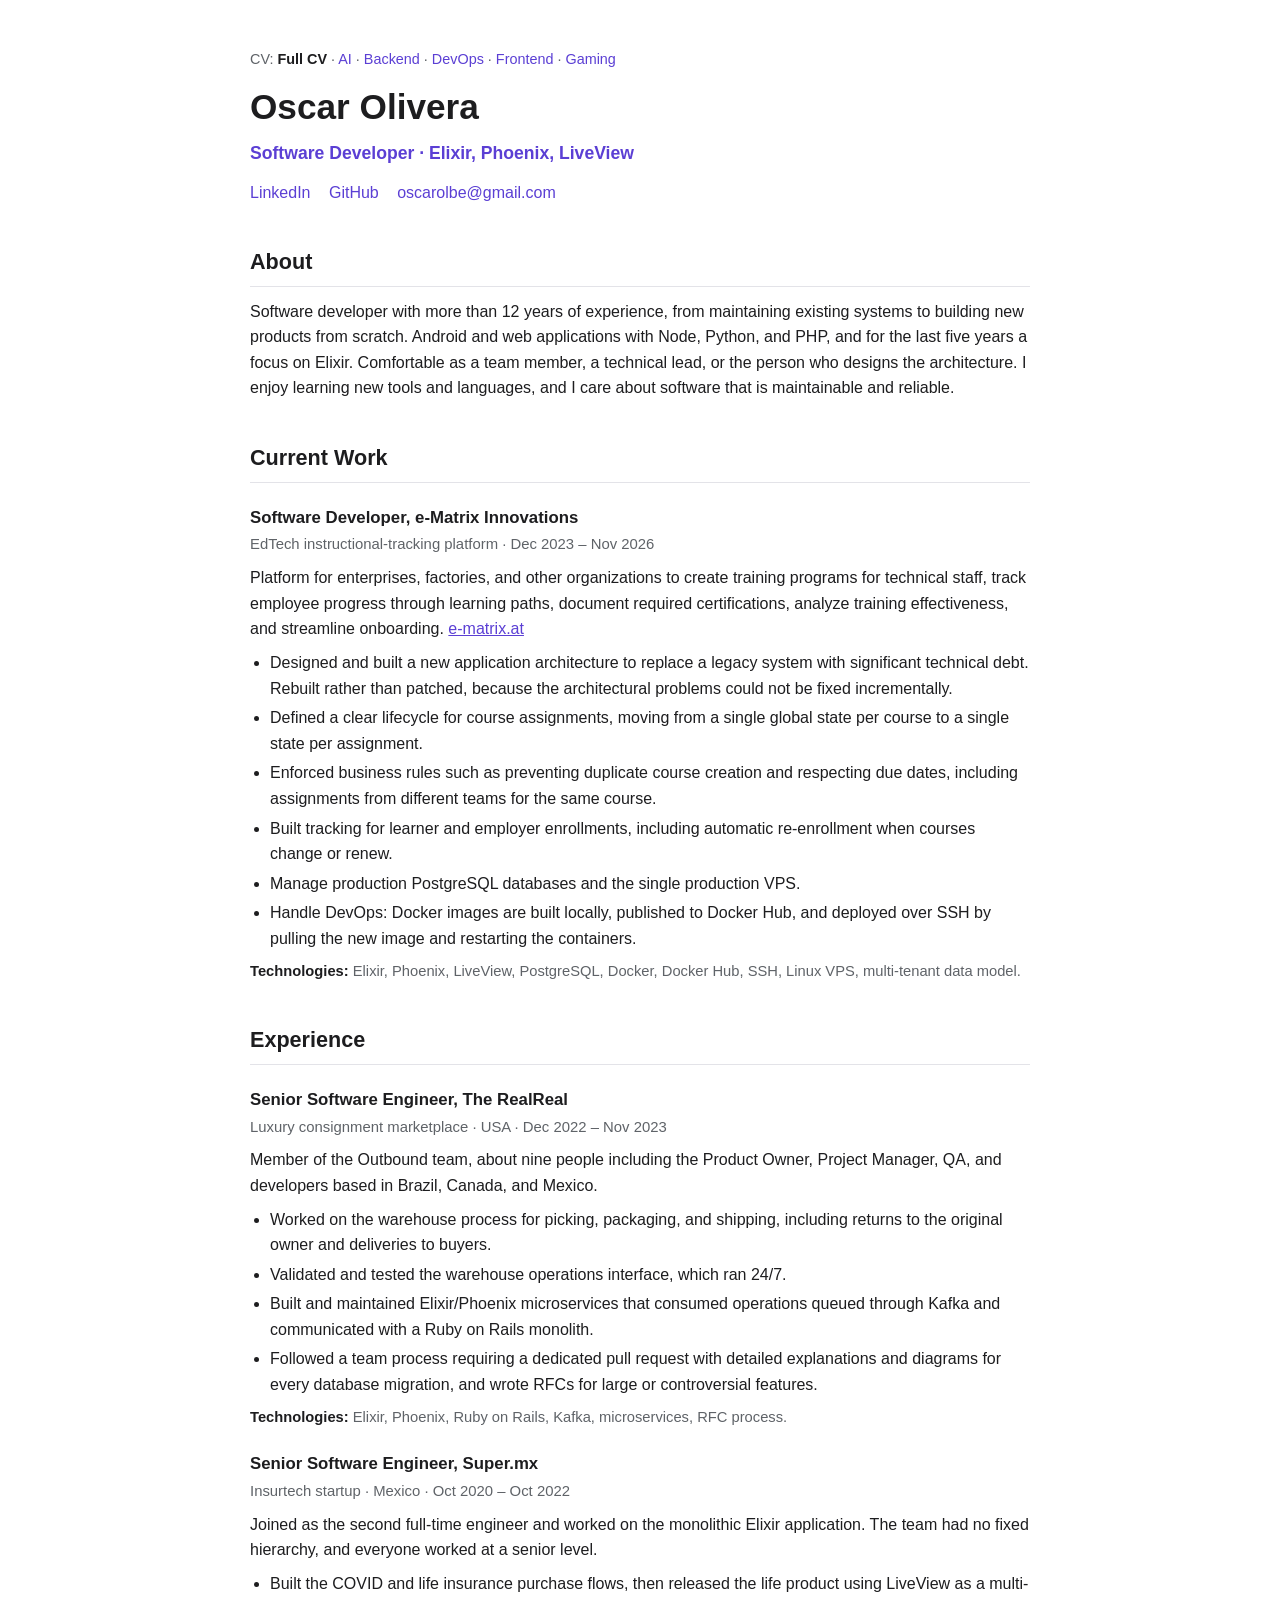
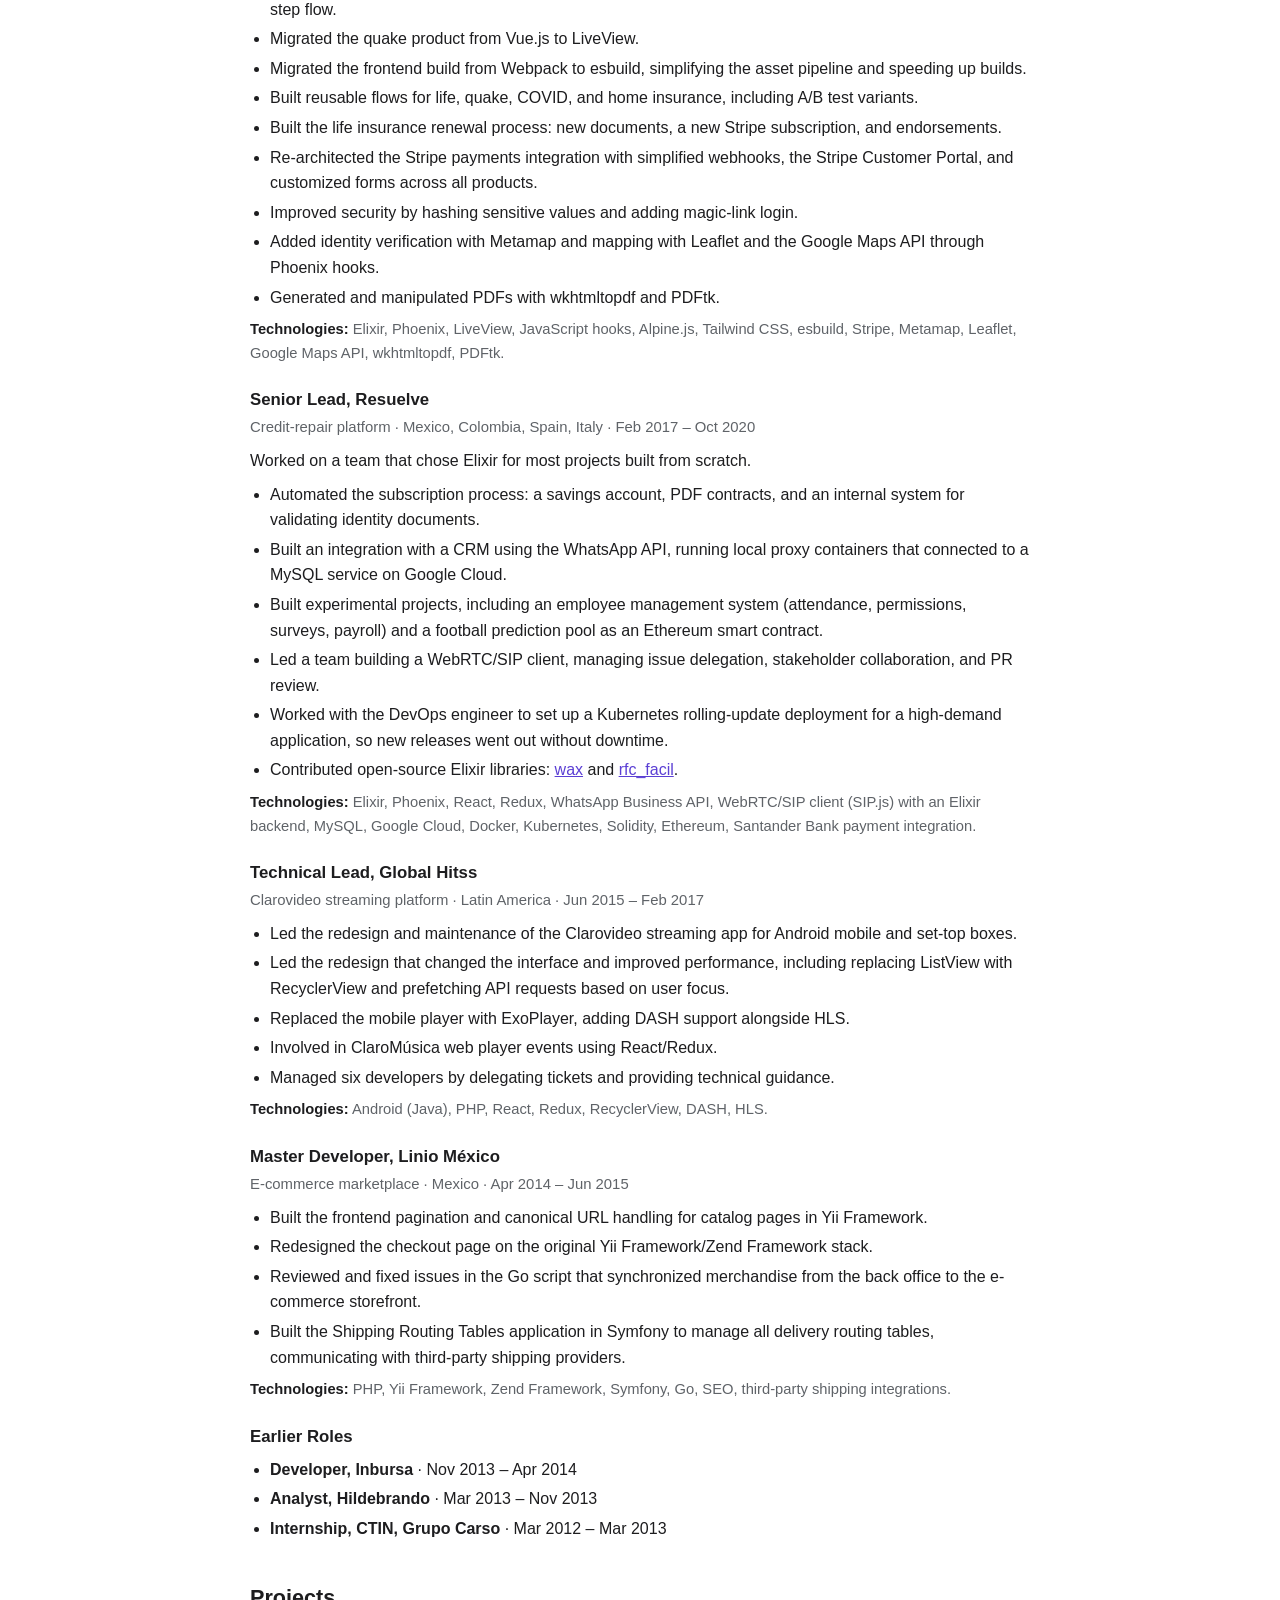
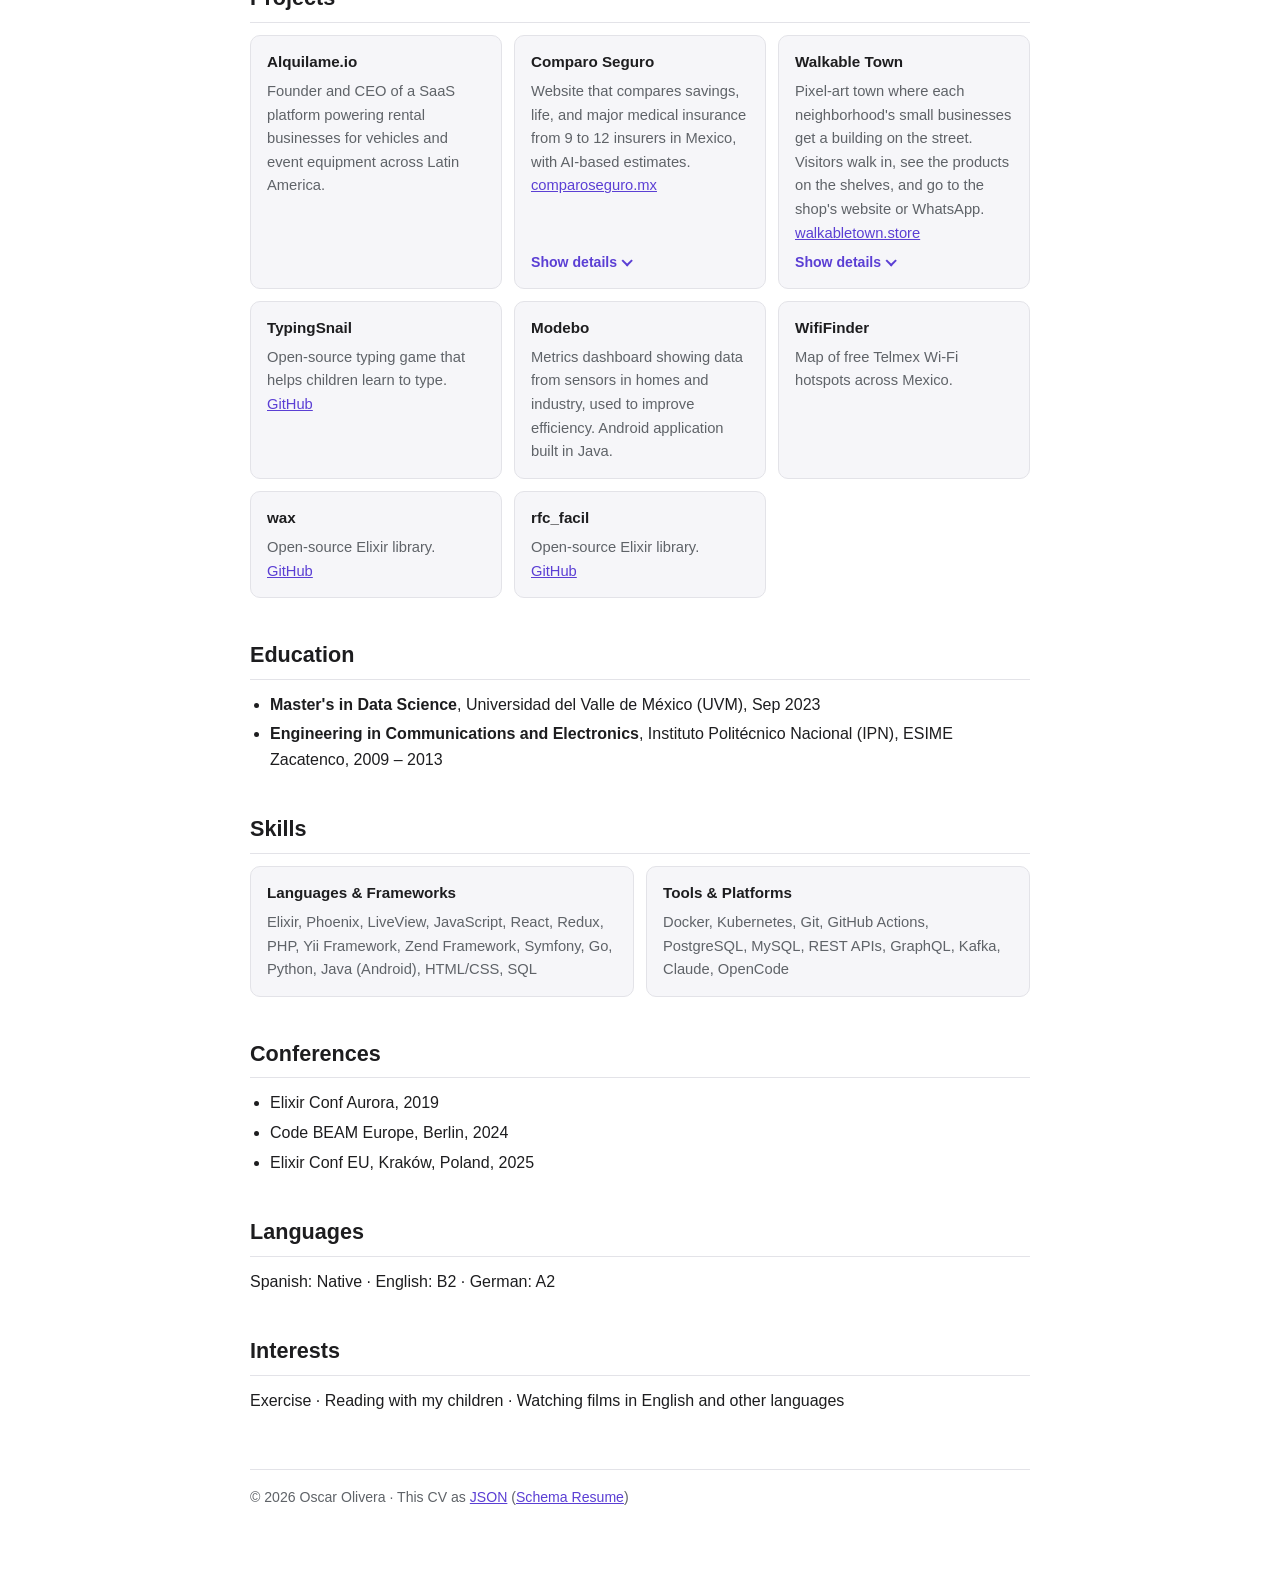
==== commit 5b4105bc: "feat: projects expand link" ====
--- a/index.html
+++ b/index.html
@@ -110,6 +110,50 @@
   }
   main a { color: var(--accent); }
   .card ul { font-size: 0.9rem; color: var(--muted); margin-top: 8px; }
+  .card.expandable { display: flex; flex-direction: column; }
+  .card.expandable:not(.collapsed) { grid-column: 1 / -1; }
+  .card .details {
+    display: grid;
+    grid-template-rows: 1fr;
+    transition: grid-template-rows 0.35s ease, opacity 0.35s ease;
+  }
+  .card .details > div { overflow: hidden; }
+  .card.collapsed .details { grid-template-rows: 0fr; opacity: 0; }
+  .card.expandable:not(.collapsed) ul { font-size: 0.95rem; color: var(--text); line-height: 1.65; }
+  .card.expandable:not(.collapsed) li { margin: 8px 0; }
+  .card .expand {
+    align-self: flex-start;
+    margin-top: auto;
+    padding: 6px 0 0;
+    background: none;
+    border: 0;
+    color: var(--accent);
+    font: inherit;
+    font-size: 0.88rem;
+    font-weight: 600;
+    cursor: pointer;
+  }
+  .card .expand::after {
+    content: "";
+    display: inline-block;
+    width: 0.45em;
+    height: 0.45em;
+    margin-left: 0.45em;
+    border: solid currentColor;
+    border-width: 0 2px 2px 0;
+    transform: translateY(-0.15em) rotate(45deg);
+    transition: transform 0.35s ease;
+  }
+  .card .expand[aria-expanded="true"]::after { transform: translateY(0.05em) rotate(-135deg); }
+  .card .expand:hover { text-decoration: underline; }
+  .card .expand:focus-visible { outline: 2px solid var(--accent); outline-offset: 2px; border-radius: 4px; }
+  @media (prefers-reduced-motion: reduce) {
+    .card .details, .card .expand::after { transition: none; }
+  }
+  @media print {
+    .card.collapsed .details { grid-template-rows: 1fr; opacity: 1; }
+    .card .expand { display: none; }
+  }
 </style>
 </head>
 <body>
@@ -225,31 +269,43 @@
       <h4>Alquilame.io</h4>
       <p>Founder and CEO of a SaaS platform powering rental businesses for vehicles and event equipment across Latin America.</p>
     </div>
-    <div class="card">
+    <div class="card expandable">
       <h4>Comparo Seguro</h4>
       <p>Website that compares savings, life, and major medical insurance from 9 to 12 insurers in Mexico, with AI-based estimates. <a href="https://comparoseguro.mx">comparoseguro.mx</a></p>
-      <ul>
-        <li>Every estimate is answered by two AI decision models from different companies, TypeSafe&#39;s Jev and OpenAI&#39;s Luna. A value counts only if both answer, both are confident, and both agree. Otherwise the factor is marked as discarded instead of trusting one model alone.</li>
-        <li>Wrote the questions as rubrics (value ranges and yes/no questions) so the models return probabilities instead of free text. Agreed answers are averaged, and the spread becomes the ranges shown to the visitor.</li>
-        <li>The models make the judgments and the code does the arithmetic: compounding, the legal tax cap for retirement plans, and weighted scores.</li>
-        <li>The page answers right away with rule-based scores while the AI assessment runs in the background, then replaces them. Insurer estimates refresh weekly, and visitor assessments are cached for 24 hours.</li>
-        <li>Values published by the insurer, with their source, override the AI estimates, and the page shows which factors come from AI and which from published data.</li>
-        <li>Sponsored listings for insurance agents, ranked by bid and paid through Stripe Checkout.</li>
-        <li>Built with Claude Code as part of the development process.</li>
-      </ul>
-    </div>
-    <div class="card">
+      <div class="details" id="project-1">
+        <div>
+          <ul>
+            <li>Every estimate is answered by two AI decision models from different companies, TypeSafe&#39;s Jev and OpenAI&#39;s Luna. A value counts only if both answer, both are confident, and both agree. Otherwise the factor is marked as discarded instead of trusting one model alone.</li>
+            <li>Wrote the questions as rubrics (value ranges and yes/no questions) so the models return probabilities instead of free text. Agreed answers are averaged, and the spread becomes the ranges shown to the visitor.</li>
+            <li>The models make the judgments and the code does the arithmetic: compounding, the legal tax cap for retirement plans, and weighted scores.</li>
+            <li>The page answers right away with rule-based scores while the AI assessment runs in the background, then replaces them. Insurer estimates refresh weekly, and visitor assessments are cached for 24 hours.</li>
+            <li>Values published by the insurer, with their source, override the AI estimates, and the page shows which factors come from AI and which from published data.</li>
+            <li>Sponsored listings for insurance agents, ranked by bid and paid through Stripe Checkout.</li>
+            <li>Built with Claude Code as part of the development process.</li>
+          </ul>
+          <p class="tech"><strong>Technologies:</strong> Elixir, Phoenix, LiveView, OpenAI API, TypeSafe Jev, SQLite, ETS, Stripe, Claude Code.</p>
+        </div>
+      </div>
+      <button type="button" class="expand" aria-expanded="false" aria-controls="project-1" hidden>Show details</button>
+    </div>
+    <div class="card expandable">
       <h4>Walkable Town</h4>
       <p>Pixel-art town where each neighborhood&#39;s small businesses get a building on the street. Visitors walk in, see the products on the shelves, and go to the shop&#39;s website or WhatsApp. <a href="https://walkabletown.store">walkabletown.store</a></p>
-      <ul>
-        <li>Businesses join by pasting their website: the app reads the Shopify catalog or the schema.org data on the site and places the shop in its neighborhood by postal code. Fetching URLs typed by strangers is protected against requests to private addresses, oversized responses, and abuse.</li>
-        <li>Set up a self-hosted Crawlee Cloud (an Apify-compatible platform) with Docker Compose and wrote the Actor that fetches store pages through a proxy pool, because store platforms rate-limit a single server IP across all their shops.</li>
-        <li>Background crawler that seeds towns from a public store directory: it obeys robots.txt and Retry-After, spaces requests with random delays and exponential backoff, and keeps its progress in the database so it resumes after a restart and can be paused from the release shell.</li>
-        <li>Shop recommendations after a chat with a town character, using TypeSafe&#39;s Jev decision model: the chat is the context and the stores are the options of one question. Countries with more than 255 stores run as a tournament of questions.</li>
-        <li>Game drawn with Canvas 2D in plain JavaScript, with no build step and no image files: every sprite is drawn in code, with regional looks for 13 countries.</li>
-        <li>Rentable billboards in each town, paid through Stripe Checkout and shown to everyone on the street as soon as the payment succeeds.</li>
-        <li>Built with Claude Code as part of the development process.</li>
-      </ul>
+      <div class="details" id="project-2">
+        <div>
+          <ul>
+            <li>Businesses join by pasting their website: the app reads the Shopify catalog or the schema.org data on the site and places the shop in its neighborhood by postal code. Fetching URLs typed by strangers is protected against requests to private addresses, oversized responses, and abuse.</li>
+            <li>Set up a self-hosted Crawlee Cloud (an Apify-compatible platform) with Docker Compose and wrote the Actor that fetches store pages through a proxy pool, because store platforms rate-limit a single server IP across all their shops.</li>
+            <li>Background crawler that seeds towns from a public store directory: it obeys robots.txt and Retry-After, spaces requests with random delays and exponential backoff, and keeps its progress in the database so it resumes after a restart and can be paused from the release shell.</li>
+            <li>Shop recommendations after a chat with a town character, using TypeSafe&#39;s Jev decision model: the chat is the context and the stores are the options of one question. Countries with more than 255 stores run as a tournament of questions.</li>
+            <li>Game drawn with Canvas 2D in plain JavaScript, with no build step and no image files: every sprite is drawn in code, with regional looks for 13 countries.</li>
+            <li>Rentable billboards in each town, paid through Stripe Checkout and shown to everyone on the street as soon as the payment succeeds.</li>
+            <li>Built with Claude Code as part of the development process.</li>
+          </ul>
+          <p class="tech"><strong>Technologies:</strong> Elixir, Phoenix, SQLite, JavaScript, Canvas 2D, schema.org, Crawlee Cloud, Docker, TypeSafe Jev, Stripe, Cloudflare, Claude Code.</p>
+        </div>
+      </div>
+      <button type="button" class="expand" aria-expanded="false" aria-controls="project-2" hidden>Show details</button>
     </div>
     <div class="card">
       <h4>TypingSnail</h4>
@@ -320,5 +376,19 @@
 </footer>
 
 </main>
+<script>
+// Project highlights start collapsed; without JavaScript they stay open.
+for (const button of document.querySelectorAll('.card .expand')) {
+  const card = button.closest('.card');
+  card.classList.add('collapsed');
+  button.hidden = false;
+  button.addEventListener('click', () => {
+    const open = card.classList.toggle('collapsed') === false;
+    button.setAttribute('aria-expanded', open);
+    button.textContent = open ? 'Show less' : 'Show details';
+    if (open) card.scrollIntoView({ block: 'nearest', behavior: 'smooth' });
+  });
+}
+</script>
 </body>
 </html>
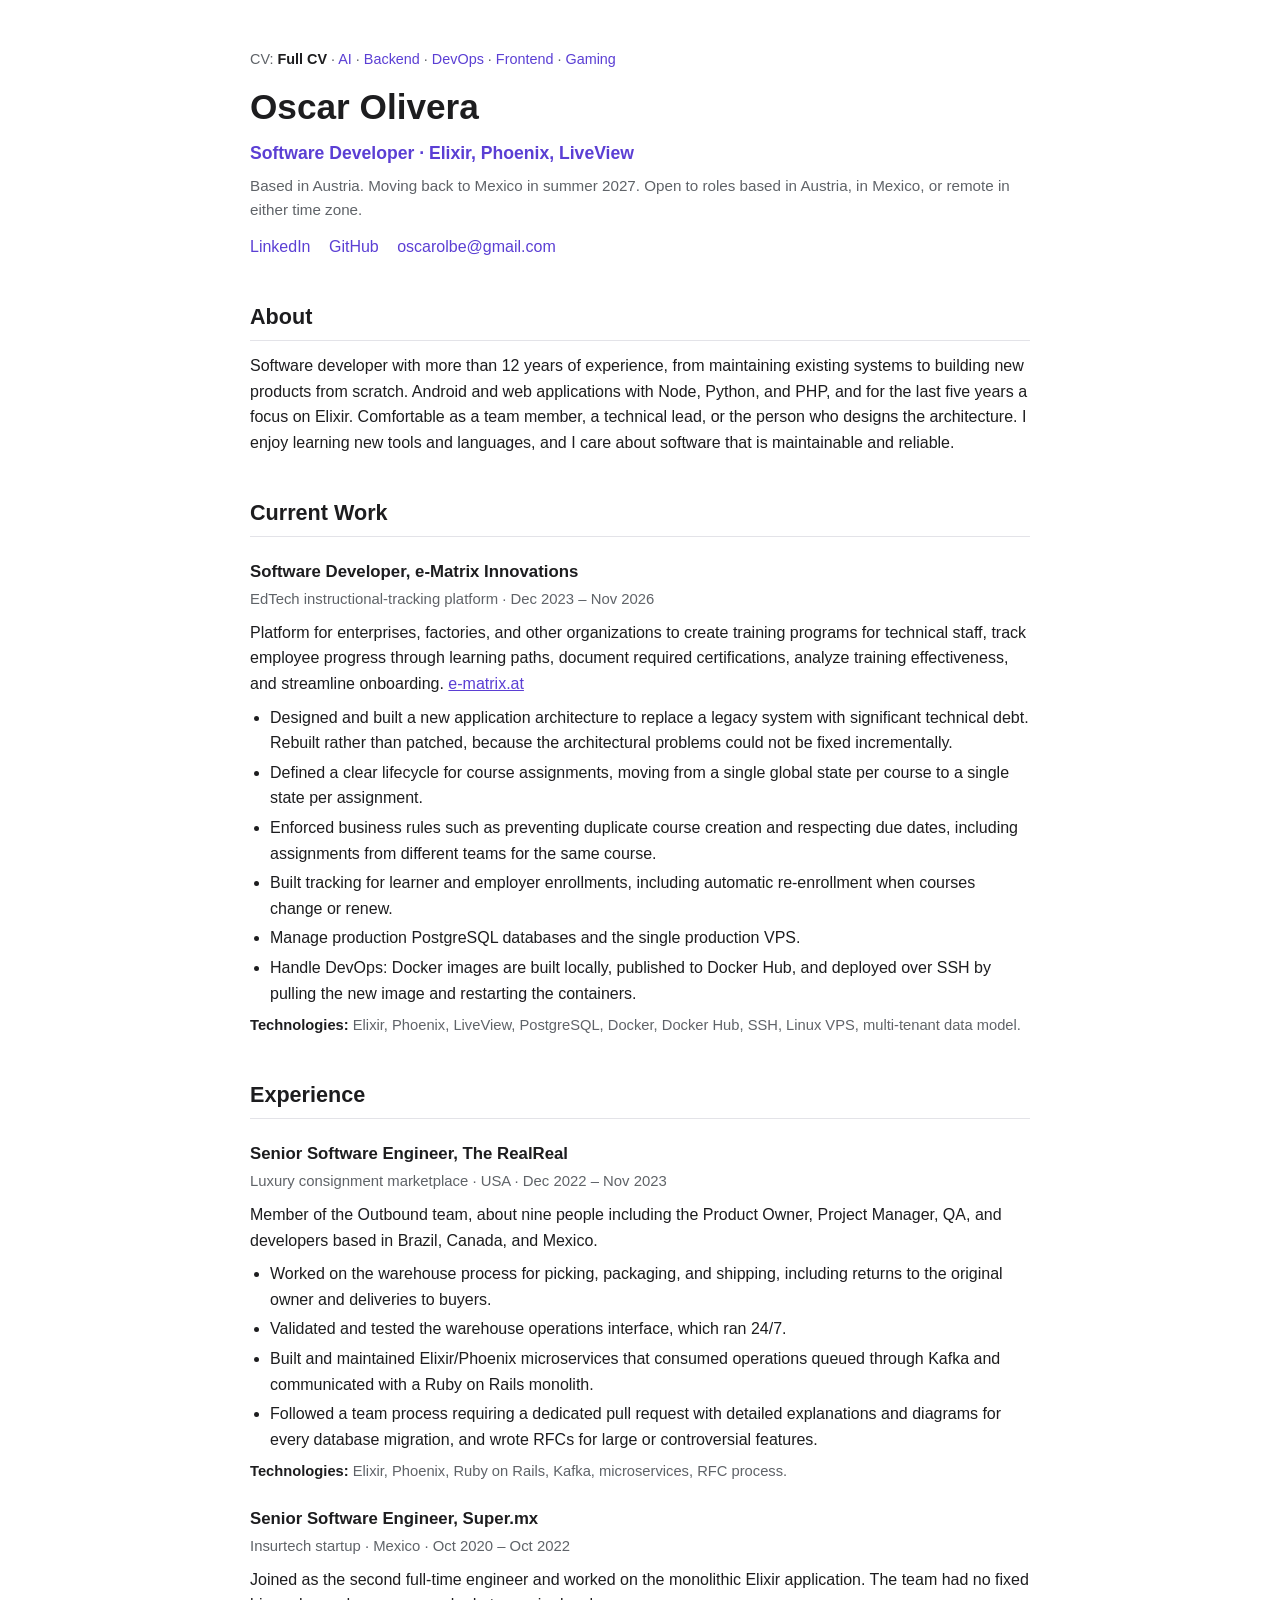
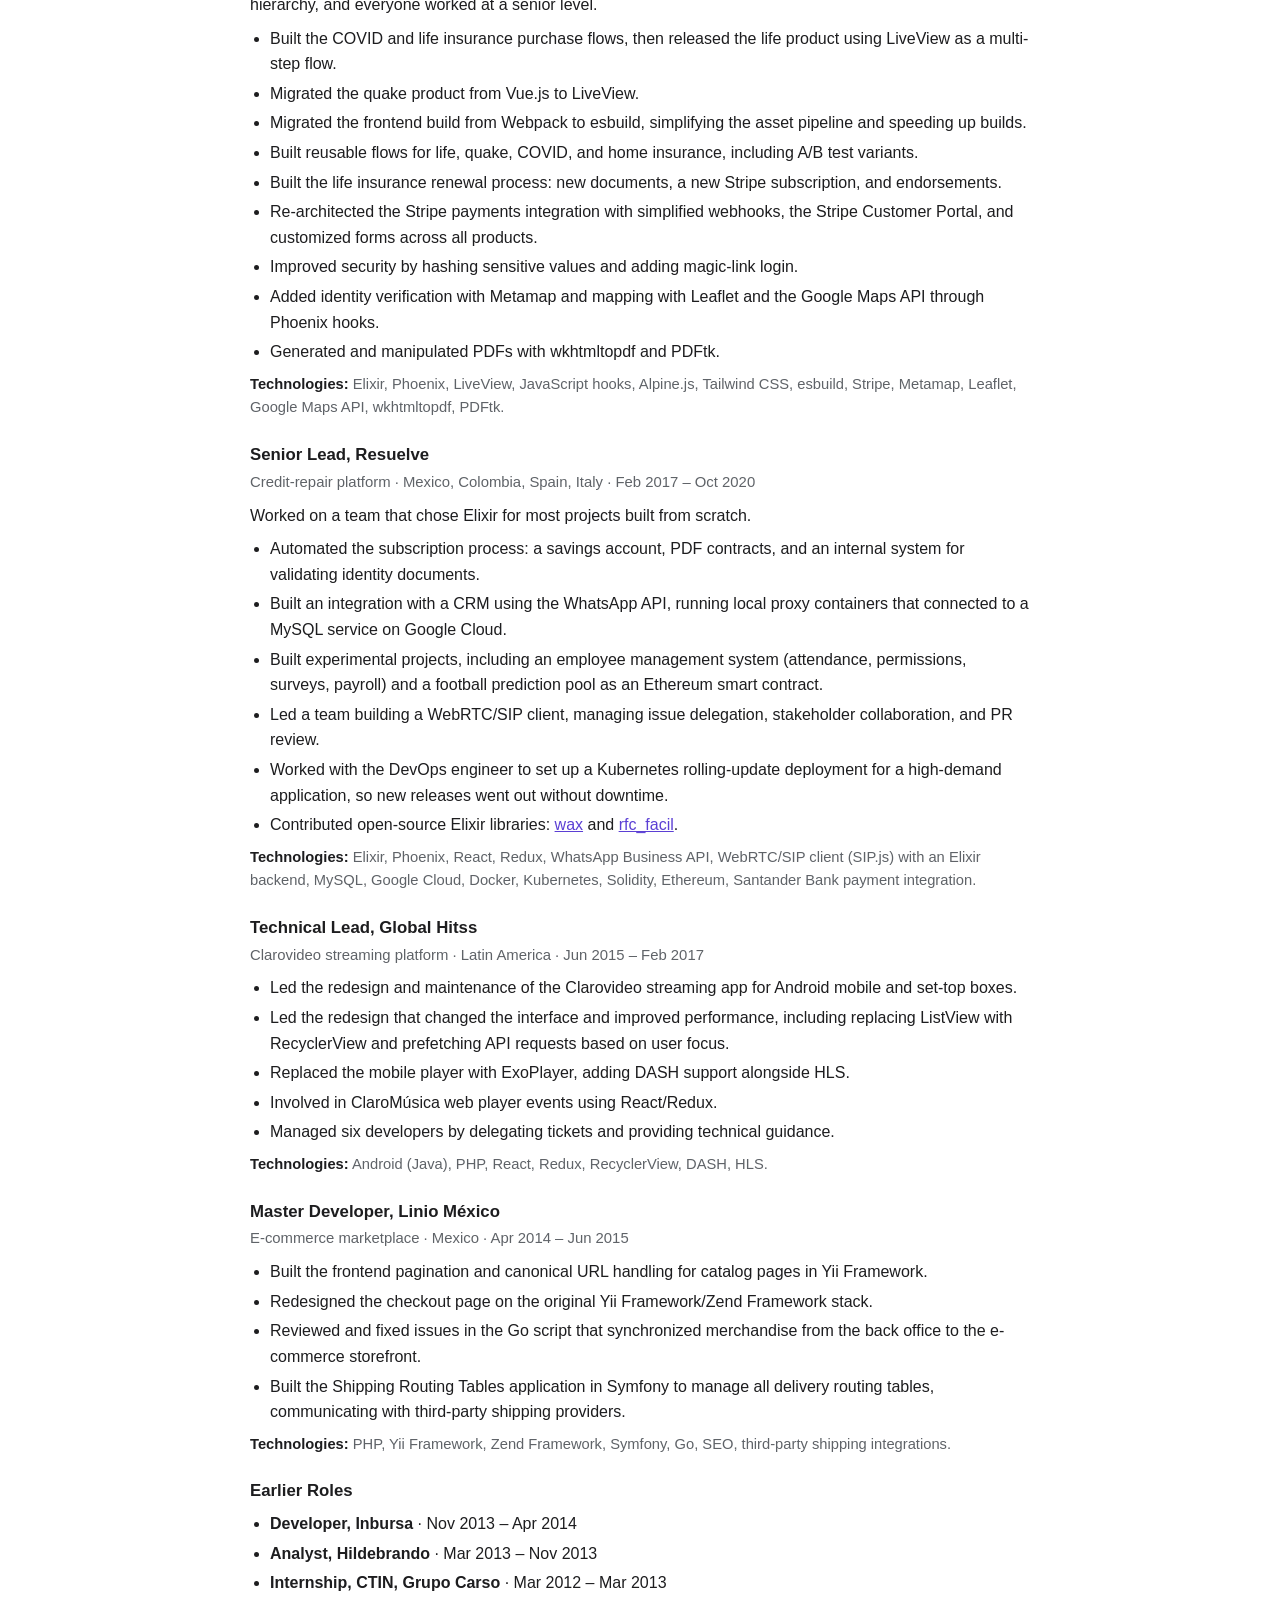
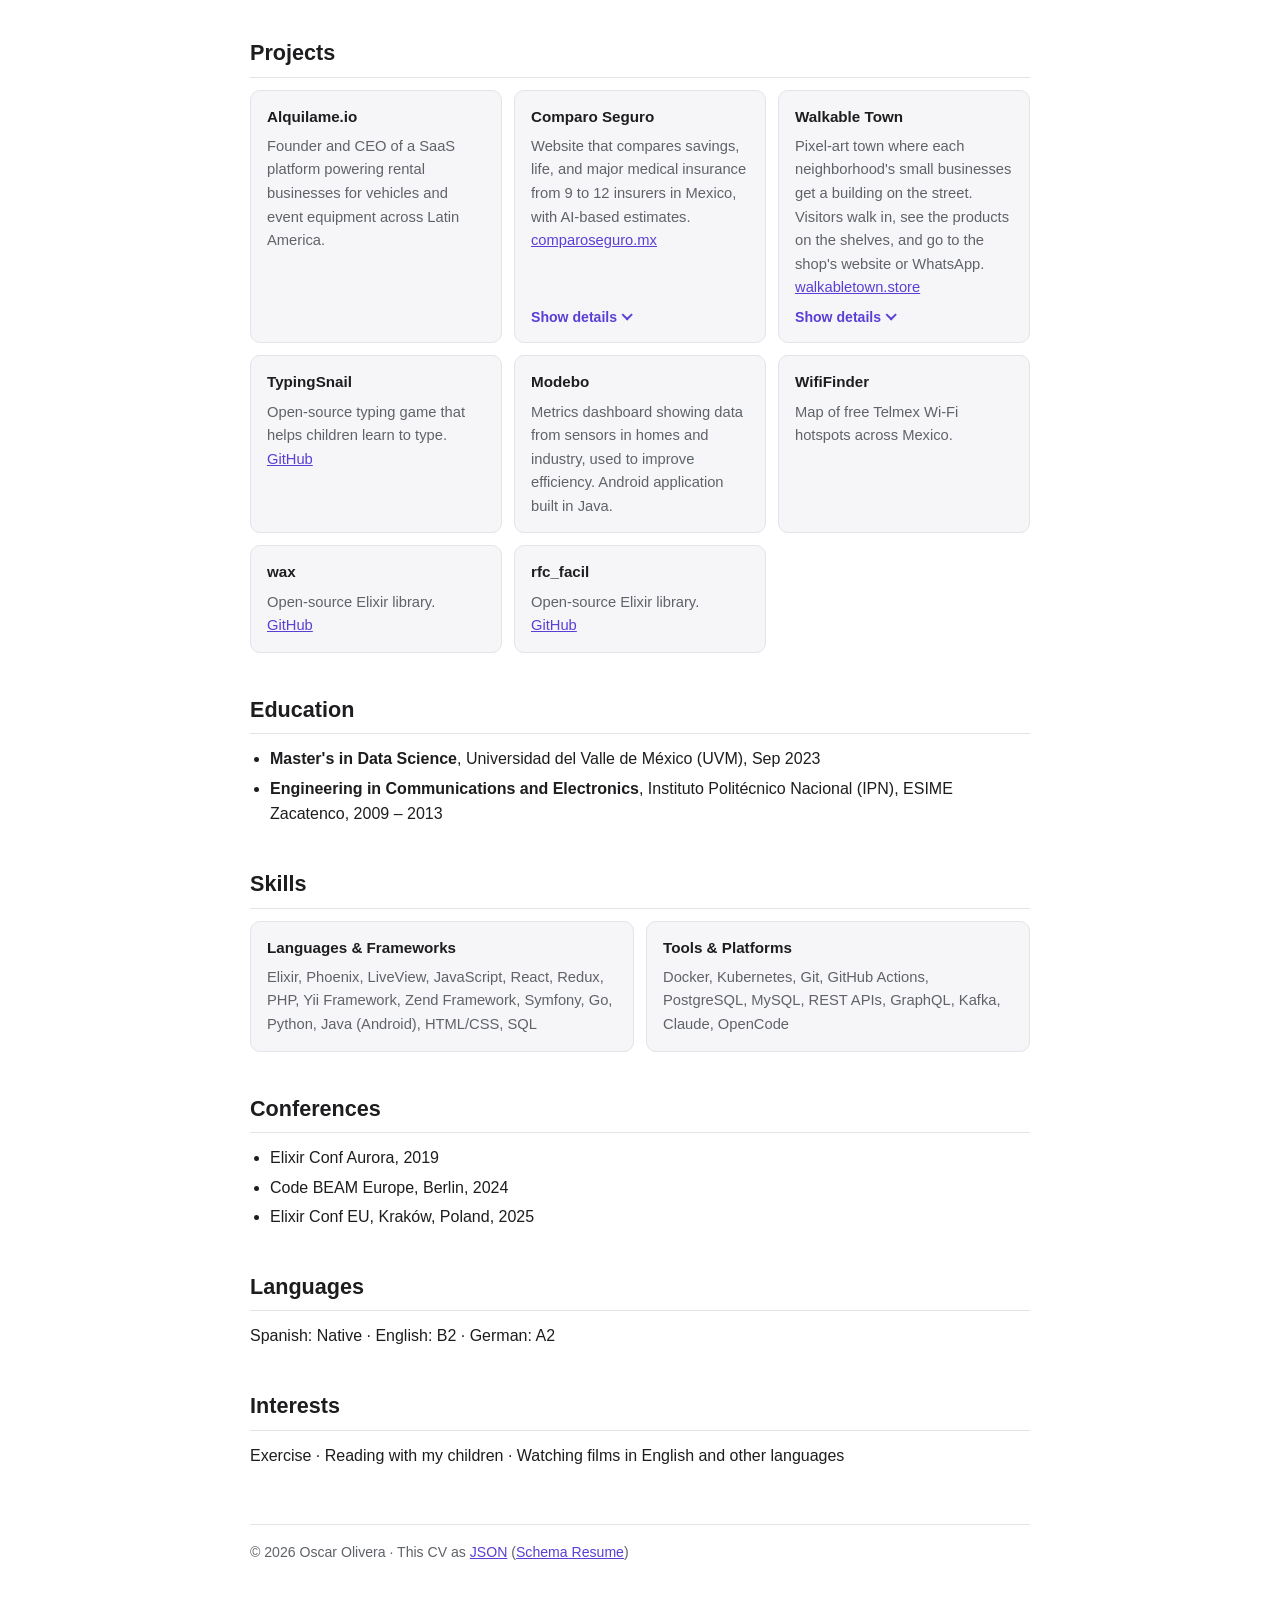
==== commit 8b6cda5f: "feat: location" ====
--- a/index.html
+++ b/index.html
@@ -7,7 +7,7 @@
 <title>Oscar Olivera - Developer Profile</title>
 <meta name="description" content="Software Developer · Elixir, Phoenix, LiveView">
 <link rel="alternate" type="application/json" href="resume.json" title="Schema Resume">
-<script type="application/ld+json">{"$schema":"https://schema-resume.org/1.3/schema.json","@context":"https://schema-resume.org/1.3/context.jsonld","basics":{"name":"Oscar Olivera","label":"Software Developer · Elixir, Phoenix, LiveView","email":"oscarolbe@gmail.com","url":"https://oscarolbe.github.io/","summary":"Software developer with more than 12 years of experience, from maintaining existing systems to building new products from scratch. Android and web applications with Node, Python, and PHP, and for the last five years a focus on Elixir. Comfortable as a team member, a technical lead, or the person who designs the architecture. I enjoy learning new tools and languages, and I care about software that is maintainable and reliable.","profiles":[{"network":"LinkedIn","username":"oscarolbe","url":"https://www.linkedin.com/in/oscarolbe/"},{"network":"GitHub","username":"oscarolbe","url":"https://github.com/oscarolbe"}]},"work":[{"name":"e-Matrix Innovations","position":"Software Developer","url":"https://e-matrix.at","description":"EdTech instructional-tracking platform","startDate":"2023-12","endDate":"2026-11","summary":"Platform for enterprises, factories, and other organizations to create training programs for technical staff, track employee progress through learning paths, document required certifications, analyze training effectiveness, and streamline onboarding.","highlights":["Designed and built a new application architecture to replace a legacy system with significant technical debt. Rebuilt rather than patched, because the architectural problems could not be fixed incrementally.","Defined a clear lifecycle for course assignments, moving from a single global state per course to a single state per assignment.","Enforced business rules such as preventing duplicate course creation and respecting due dates, including assignments from different teams for the same course.","Built tracking for learner and employer enrollments, including automatic re-enrollment when courses change or renew.","Manage production PostgreSQL databases and the single production VPS.","Handle DevOps: Docker images are built locally, published to Docker Hub, and deployed over SSH by pulling the new image and restarting the containers."],"keywords":["Elixir","Phoenix","LiveView","PostgreSQL","Docker","Docker Hub","SSH","Linux VPS","multi-tenant data model"]},{"name":"The RealReal","position":"Senior Software Engineer","description":"Luxury consignment marketplace","workLocation":"USA","startDate":"2022-12","endDate":"2023-11","summary":"Member of the Outbound team, about nine people including the Product Owner, Project Manager, QA, and developers based in Brazil, Canada, and Mexico.","highlights":["Worked on the warehouse process for picking, packaging, and shipping, including returns to the original owner and deliveries to buyers.","Validated and tested the warehouse operations interface, which ran 24/7.","Built and maintained Elixir/Phoenix microservices that consumed operations queued through Kafka and communicated with a Ruby on Rails monolith.","Followed a team process requiring a dedicated pull request with detailed explanations and diagrams for every database migration, and wrote RFCs for large or controversial features."],"keywords":["Elixir","Phoenix","Ruby on Rails","Kafka","microservices","RFC process"]},{"name":"Super.mx","position":"Senior Software Engineer","description":"Insurtech startup","workLocation":"Mexico","startDate":"2020-10","endDate":"2022-10","summary":"Joined as the second full-time engineer and worked on the monolithic Elixir application. The team had no fixed hierarchy, and everyone worked at a senior level.","highlights":["Built the COVID and life insurance purchase flows, then released the life product using LiveView as a multi-step flow.","Migrated the quake product from Vue.js to LiveView.","Migrated the frontend build from Webpack to esbuild, simplifying the asset pipeline and speeding up builds.","Built reusable flows for life, quake, COVID, and home insurance, including A/B test variants.","Built the life insurance renewal process: new documents, a new Stripe subscription, and endorsements.","Re-architected the Stripe payments integration with simplified webhooks, the Stripe Customer Portal, and customized forms across all products.","Improved security by hashing sensitive values and adding magic-link login.","Added identity verification with Metamap and mapping with Leaflet and the Google Maps API through Phoenix hooks.","Generated and manipulated PDFs with wkhtmltopdf and PDFtk."],"keywords":["Elixir","Phoenix","LiveView","JavaScript hooks","Alpine.js","Tailwind CSS","esbuild","Stripe","Metamap","Leaflet","Google Maps API","wkhtmltopdf","PDFtk"]},{"name":"Resuelve","position":"Senior Lead","description":"Credit-repair platform","workLocation":"Mexico, Colombia, Spain, Italy","startDate":"2017-02","endDate":"2020-10","summary":"Worked on a team that chose Elixir for most projects built from scratch.","highlights":["Automated the subscription process: a savings account, PDF contracts, and an internal system for validating identity documents.","Built an integration with a CRM using the WhatsApp API, running local proxy containers that connected to a MySQL service on Google Cloud.","Built experimental projects, including an employee management system (attendance, permissions, surveys, payroll) and a football prediction pool as an Ethereum smart contract.","Led a team building a WebRTC/SIP client, managing issue delegation, stakeholder collaboration, and PR review.","Worked with the DevOps engineer to set up a Kubernetes rolling-update deployment for a high-demand application, so new releases went out without downtime.","Contributed open-source Elixir libraries: wax and rfc_facil."],"keywords":["Elixir","Phoenix","React","Redux","WhatsApp Business API","WebRTC/SIP client (SIP.js) with an Elixir backend","MySQL","Google Cloud","Docker","Kubernetes","Solidity","Ethereum","Santander Bank payment integration"]},{"name":"Global Hitss","position":"Technical Lead","description":"Clarovideo streaming platform","workLocation":"Latin America","startDate":"2015-06","endDate":"2017-02","highlights":["Led the redesign and maintenance of the Clarovideo streaming app for Android mobile and set-top boxes.","Led the redesign that changed the interface and improved performance, including replacing ListView with RecyclerView and prefetching API requests based on user focus.","Replaced the mobile player with ExoPlayer, adding DASH support alongside HLS.","Involved in ClaroMúsica web player events using React/Redux.","Managed six developers by delegating tickets and providing technical guidance."],"keywords":["Android (Java)","PHP","React","Redux","RecyclerView","DASH","HLS"]},{"name":"Linio México","position":"Master Developer","description":"E-commerce marketplace","workLocation":"Mexico","startDate":"2014-04","endDate":"2015-06","highlights":["Built the frontend pagination and canonical URL handling for catalog pages in Yii Framework.","Redesigned the checkout page on the original Yii Framework/Zend Framework stack.","Reviewed and fixed issues in the Go script that synchronized merchandise from the back office to the e-commerce storefront.","Built the Shipping Routing Tables application in Symfony to manage all delivery routing tables, communicating with third-party shipping providers."],"keywords":["PHP","Yii Framework","Zend Framework","Symfony","Go","SEO","third-party shipping integrations"]},{"name":"Inbursa","position":"Developer","startDate":"2013-11","endDate":"2014-04"},{"name":"Hildebrando","position":"Analyst","startDate":"2013-03","endDate":"2013-11"},{"name":"CTIN, Grupo Carso","position":"Internship","startDate":"2012-03","endDate":"2013-03"}],"projects":[{"name":"Alquilame.io","type":"application","roles":["Founder","CEO"],"description":"Founder and CEO of a SaaS platform powering rental businesses for vehicles and event equipment across Latin America."},{"name":"Comparo Seguro","type":"application","description":"Website that compares savings, life, and major medical insurance from 9 to 12 insurers in Mexico, with AI-based estimates.","url":"https://comparoseguro.mx","startDate":"2026-10","highlights":["Every estimate is answered by two AI decision models from different companies, TypeSafe's Jev and OpenAI's Luna. A value counts only if both answer, both are confident, and both agree. Otherwise the factor is marked as discarded instead of trusting one model alone.","Wrote the questions as rubrics (value ranges and yes/no questions) so the models return probabilities instead of free text. Agreed answers are averaged, and the spread becomes the ranges shown to the visitor.","The models make the judgments and the code does the arithmetic: compounding, the legal tax cap for retirement plans, and weighted scores.","The page answers right away with rule-based scores while the AI assessment runs in the background, then replaces them. Insurer estimates refresh weekly, and visitor assessments are cached for 24 hours.","Values published by the insurer, with their source, override the AI estimates, and the page shows which factors come from AI and which from published data.","Sponsored listings for insurance agents, ranked by bid and paid through Stripe Checkout.","Built with Claude Code as part of the development process."],"keywords":["Elixir","Phoenix","LiveView","OpenAI API","TypeSafe Jev","SQLite","ETS","Stripe","Claude Code"]},{"name":"Walkable Town","type":"application","description":"Pixel-art town where each neighborhood's small businesses get a building on the street. Visitors walk in, see the products on the shelves, and go to the shop's website or WhatsApp.","url":"https://walkabletown.store","startDate":"2026-10","highlights":["Businesses join by pasting their website: the app reads the Shopify catalog or the schema.org data on the site and places the shop in its neighborhood by postal code. Fetching URLs typed by strangers is protected against requests to private addresses, oversized responses, and abuse.","Set up a self-hosted Crawlee Cloud (an Apify-compatible platform) with Docker Compose and wrote the Actor that fetches store pages through a proxy pool, because store platforms rate-limit a single server IP across all their shops.","Background crawler that seeds towns from a public store directory: it obeys robots.txt and Retry-After, spaces requests with random delays and exponential backoff, and keeps its progress in the database so it resumes after a restart and can be paused from the release shell.","Shop recommendations after a chat with a town character, using TypeSafe's Jev decision model: the chat is the context and the stores are the options of one question. Countries with more than 255 stores run as a tournament of questions.","Game drawn with Canvas 2D in plain JavaScript, with no build step and no image files: every sprite is drawn in code, with regional looks for 13 countries.","Rentable billboards in each town, paid through Stripe Checkout and shown to everyone on the street as soon as the payment succeeds.","Built with Claude Code as part of the development process."],"keywords":["Elixir","Phoenix","SQLite","JavaScript","Canvas 2D","schema.org","Crawlee Cloud","Docker","TypeSafe Jev","Stripe","Cloudflare","Claude Code"]},{"name":"TypingSnail","type":"application","description":"Open-source typing game that helps children learn to type.","url":"https://github.com/oscarolbe/typingsnail","keywords":["JavaScript","HTML canvas","Web Audio","GitHub Actions","GitHub Pages"]},{"name":"Modebo","type":"application","description":"Metrics dashboard showing data from sensors in homes and industry, used to improve efficiency. Android application built in Java.","keywords":["Android","Java"]},{"name":"WifiFinder","type":"application","description":"Map of free Telmex Wi-Fi hotspots across Mexico."},{"name":"wax","type":"library","entity":"Resuelve","description":"Open-source Elixir library.","url":"https://github.com/resuelve/wax","keywords":["Elixir"]},{"name":"rfc_facil","type":"library","entity":"Resuelve","description":"Open-source Elixir library.","url":"https://github.com/resuelve/rfc_facil","keywords":["Elixir"]},{"name":"Elixir Conf Aurora","type":"conference","roles":["Attendee"],"startDate":"2019"},{"name":"Code BEAM Europe, Berlin","type":"conference","roles":["Attendee"],"startDate":"2024"},{"name":"Elixir Conf EU, Kraków, Poland","type":"conference","roles":["Attendee"],"startDate":"2025"}],"education":[{"institution":"Universidad del Valle de México (UVM)","studyType":"Master's","area":"Data Science","endDate":"2023-09"},{"institution":"Instituto Politécnico Nacional (IPN), ESIME Zacatenco","studyType":"Engineering","area":"Communications and Electronics","startDate":"2009","endDate":"2013"}],"skills":[{"name":"Languages & Frameworks","keywords":["Elixir","Phoenix","LiveView","JavaScript","React","Redux","PHP","Yii Framework","Zend Framework","Symfony","Go","Python","Java (Android)","HTML/CSS","SQL"]},{"name":"Tools & Platforms","keywords":["Docker","Kubernetes","Git","GitHub Actions","PostgreSQL","MySQL","REST APIs","GraphQL","Kafka","Claude","OpenCode"]}],"languages":[{"language":"Spanish","fluency":"Native"},{"language":"English","fluency":"B2"},{"language":"German","fluency":"A2"}],"interests":[{"name":"Exercise"},{"name":"Reading with my children"},{"name":"Watching films in English and other languages"}],"meta":{"canonical":"https://oscarolbe.github.io/resume.json","version":"1.0.0","lastModified":"2026-10-14"}}</script>
+<script type="application/ld+json">{"$schema":"https://schema-resume.org/1.3/schema.json","@context":"https://schema-resume.org/1.3/context.jsonld","basics":{"name":"Oscar Olivera","label":"Software Developer · Elixir, Phoenix, LiveView","email":"oscarolbe@gmail.com","url":"https://oscarolbe.github.io/","location":{"countryCode":"AT","relocation":"Moving back to Mexico in summer 2027. Open to roles based in Austria, in Mexico, or remote in either time zone."},"summary":"Software developer with more than 12 years of experience, from maintaining existing systems to building new products from scratch. Android and web applications with Node, Python, and PHP, and for the last five years a focus on Elixir. Comfortable as a team member, a technical lead, or the person who designs the architecture. I enjoy learning new tools and languages, and I care about software that is maintainable and reliable.","profiles":[{"network":"LinkedIn","username":"oscarolbe","url":"https://www.linkedin.com/in/oscarolbe/"},{"network":"GitHub","username":"oscarolbe","url":"https://github.com/oscarolbe"}]},"work":[{"name":"e-Matrix Innovations","position":"Software Developer","url":"https://e-matrix.at","description":"EdTech instructional-tracking platform","startDate":"2023-12","endDate":"2026-11","summary":"Platform for enterprises, factories, and other organizations to create training programs for technical staff, track employee progress through learning paths, document required certifications, analyze training effectiveness, and streamline onboarding.","highlights":["Designed and built a new application architecture to replace a legacy system with significant technical debt. Rebuilt rather than patched, because the architectural problems could not be fixed incrementally.","Defined a clear lifecycle for course assignments, moving from a single global state per course to a single state per assignment.","Enforced business rules such as preventing duplicate course creation and respecting due dates, including assignments from different teams for the same course.","Built tracking for learner and employer enrollments, including automatic re-enrollment when courses change or renew.","Manage production PostgreSQL databases and the single production VPS.","Handle DevOps: Docker images are built locally, published to Docker Hub, and deployed over SSH by pulling the new image and restarting the containers."],"keywords":["Elixir","Phoenix","LiveView","PostgreSQL","Docker","Docker Hub","SSH","Linux VPS","multi-tenant data model"]},{"name":"The RealReal","position":"Senior Software Engineer","description":"Luxury consignment marketplace","workLocation":"USA","startDate":"2022-12","endDate":"2023-11","summary":"Member of the Outbound team, about nine people including the Product Owner, Project Manager, QA, and developers based in Brazil, Canada, and Mexico.","highlights":["Worked on the warehouse process for picking, packaging, and shipping, including returns to the original owner and deliveries to buyers.","Validated and tested the warehouse operations interface, which ran 24/7.","Built and maintained Elixir/Phoenix microservices that consumed operations queued through Kafka and communicated with a Ruby on Rails monolith.","Followed a team process requiring a dedicated pull request with detailed explanations and diagrams for every database migration, and wrote RFCs for large or controversial features."],"keywords":["Elixir","Phoenix","Ruby on Rails","Kafka","microservices","RFC process"]},{"name":"Super.mx","position":"Senior Software Engineer","description":"Insurtech startup","workLocation":"Mexico","startDate":"2020-10","endDate":"2022-10","summary":"Joined as the second full-time engineer and worked on the monolithic Elixir application. The team had no fixed hierarchy, and everyone worked at a senior level.","highlights":["Built the COVID and life insurance purchase flows, then released the life product using LiveView as a multi-step flow.","Migrated the quake product from Vue.js to LiveView.","Migrated the frontend build from Webpack to esbuild, simplifying the asset pipeline and speeding up builds.","Built reusable flows for life, quake, COVID, and home insurance, including A/B test variants.","Built the life insurance renewal process: new documents, a new Stripe subscription, and endorsements.","Re-architected the Stripe payments integration with simplified webhooks, the Stripe Customer Portal, and customized forms across all products.","Improved security by hashing sensitive values and adding magic-link login.","Added identity verification with Metamap and mapping with Leaflet and the Google Maps API through Phoenix hooks.","Generated and manipulated PDFs with wkhtmltopdf and PDFtk."],"keywords":["Elixir","Phoenix","LiveView","JavaScript hooks","Alpine.js","Tailwind CSS","esbuild","Stripe","Metamap","Leaflet","Google Maps API","wkhtmltopdf","PDFtk"]},{"name":"Resuelve","position":"Senior Lead","description":"Credit-repair platform","workLocation":"Mexico, Colombia, Spain, Italy","startDate":"2017-02","endDate":"2020-10","summary":"Worked on a team that chose Elixir for most projects built from scratch.","highlights":["Automated the subscription process: a savings account, PDF contracts, and an internal system for validating identity documents.","Built an integration with a CRM using the WhatsApp API, running local proxy containers that connected to a MySQL service on Google Cloud.","Built experimental projects, including an employee management system (attendance, permissions, surveys, payroll) and a football prediction pool as an Ethereum smart contract.","Led a team building a WebRTC/SIP client, managing issue delegation, stakeholder collaboration, and PR review.","Worked with the DevOps engineer to set up a Kubernetes rolling-update deployment for a high-demand application, so new releases went out without downtime.","Contributed open-source Elixir libraries: wax and rfc_facil."],"keywords":["Elixir","Phoenix","React","Redux","WhatsApp Business API","WebRTC/SIP client (SIP.js) with an Elixir backend","MySQL","Google Cloud","Docker","Kubernetes","Solidity","Ethereum","Santander Bank payment integration"]},{"name":"Global Hitss","position":"Technical Lead","description":"Clarovideo streaming platform","workLocation":"Latin America","startDate":"2015-06","endDate":"2017-02","highlights":["Led the redesign and maintenance of the Clarovideo streaming app for Android mobile and set-top boxes.","Led the redesign that changed the interface and improved performance, including replacing ListView with RecyclerView and prefetching API requests based on user focus.","Replaced the mobile player with ExoPlayer, adding DASH support alongside HLS.","Involved in ClaroMúsica web player events using React/Redux.","Managed six developers by delegating tickets and providing technical guidance."],"keywords":["Android (Java)","PHP","React","Redux","RecyclerView","DASH","HLS"]},{"name":"Linio México","position":"Master Developer","description":"E-commerce marketplace","workLocation":"Mexico","startDate":"2014-04","endDate":"2015-06","highlights":["Built the frontend pagination and canonical URL handling for catalog pages in Yii Framework.","Redesigned the checkout page on the original Yii Framework/Zend Framework stack.","Reviewed and fixed issues in the Go script that synchronized merchandise from the back office to the e-commerce storefront.","Built the Shipping Routing Tables application in Symfony to manage all delivery routing tables, communicating with third-party shipping providers."],"keywords":["PHP","Yii Framework","Zend Framework","Symfony","Go","SEO","third-party shipping integrations"]},{"name":"Inbursa","position":"Developer","startDate":"2013-11","endDate":"2014-04"},{"name":"Hildebrando","position":"Analyst","startDate":"2013-03","endDate":"2013-11"},{"name":"CTIN, Grupo Carso","position":"Internship","startDate":"2012-03","endDate":"2013-03"}],"projects":[{"name":"Alquilame.io","type":"application","roles":["Founder","CEO"],"description":"Founder and CEO of a SaaS platform powering rental businesses for vehicles and event equipment across Latin America."},{"name":"Comparo Seguro","type":"application","description":"Website that compares savings, life, and major medical insurance from 9 to 12 insurers in Mexico, with AI-based estimates.","url":"https://comparoseguro.mx","startDate":"2026-10","highlights":["Every estimate is answered by two AI decision models from different companies, TypeSafe's Jev and OpenAI's Luna. A value counts only if both answer, both are confident, and both agree. Otherwise the factor is marked as discarded instead of trusting one model alone.","Wrote the questions as rubrics (value ranges and yes/no questions) so the models return probabilities instead of free text. Agreed answers are averaged, and the spread becomes the ranges shown to the visitor.","The models make the judgments and the code does the arithmetic: compounding, the legal tax cap for retirement plans, and weighted scores.","The page answers right away with rule-based scores while the AI assessment runs in the background, then replaces them. Insurer estimates refresh weekly, and visitor assessments are cached for 24 hours.","Values published by the insurer, with their source, override the AI estimates, and the page shows which factors come from AI and which from published data.","Sponsored listings for insurance agents, ranked by bid and paid through Stripe Checkout.","Built with Claude Code as part of the development process."],"keywords":["Elixir","Phoenix","LiveView","OpenAI API","TypeSafe Jev","SQLite","ETS","Stripe","Claude Code"]},{"name":"Walkable Town","type":"application","description":"Pixel-art town where each neighborhood's small businesses get a building on the street. Visitors walk in, see the products on the shelves, and go to the shop's website or WhatsApp.","url":"https://walkabletown.store","startDate":"2026-10","highlights":["Businesses join by pasting their website: the app reads the Shopify catalog or the schema.org data on the site and places the shop in its neighborhood by postal code. Fetching URLs typed by strangers is protected against requests to private addresses, oversized responses, and abuse.","Set up a self-hosted Crawlee Cloud (an Apify-compatible platform) with Docker Compose and wrote the Actor that fetches store pages through a proxy pool, because store platforms rate-limit a single server IP across all their shops.","Background crawler that seeds towns from a public store directory: it obeys robots.txt and Retry-After, spaces requests with random delays and exponential backoff, and keeps its progress in the database so it resumes after a restart and can be paused from the release shell.","Shop recommendations after a chat with a town character, using TypeSafe's Jev decision model: the chat is the context and the stores are the options of one question. Countries with more than 255 stores run as a tournament of questions.","Game drawn with Canvas 2D in plain JavaScript, with no build step and no image files: every sprite is drawn in code, with regional looks for 13 countries.","Rentable billboards in each town, paid through Stripe Checkout and shown to everyone on the street as soon as the payment succeeds.","Built with Claude Code as part of the development process."],"keywords":["Elixir","Phoenix","SQLite","JavaScript","Canvas 2D","schema.org","Crawlee Cloud","Docker","TypeSafe Jev","Stripe","Cloudflare","Claude Code"]},{"name":"TypingSnail","type":"application","description":"Open-source typing game that helps children learn to type.","url":"https://github.com/oscarolbe/typingsnail","keywords":["JavaScript","HTML canvas","Web Audio","GitHub Actions","GitHub Pages"]},{"name":"Modebo","type":"application","description":"Metrics dashboard showing data from sensors in homes and industry, used to improve efficiency. Android application built in Java.","keywords":["Android","Java"]},{"name":"WifiFinder","type":"application","description":"Map of free Telmex Wi-Fi hotspots across Mexico."},{"name":"wax","type":"library","entity":"Resuelve","description":"Open-source Elixir library.","url":"https://github.com/resuelve/wax","keywords":["Elixir"]},{"name":"rfc_facil","type":"library","entity":"Resuelve","description":"Open-source Elixir library.","url":"https://github.com/resuelve/rfc_facil","keywords":["Elixir"]},{"name":"Elixir Conf Aurora","type":"conference","roles":["Attendee"],"startDate":"2019"},{"name":"Code BEAM Europe, Berlin","type":"conference","roles":["Attendee"],"startDate":"2024"},{"name":"Elixir Conf EU, Kraków, Poland","type":"conference","roles":["Attendee"],"startDate":"2025"}],"education":[{"institution":"Universidad del Valle de México (UVM)","studyType":"Master's","area":"Data Science","endDate":"2023-09"},{"institution":"Instituto Politécnico Nacional (IPN), ESIME Zacatenco","studyType":"Engineering","area":"Communications and Electronics","startDate":"2009","endDate":"2013"}],"skills":[{"name":"Languages & Frameworks","keywords":["Elixir","Phoenix","LiveView","JavaScript","React","Redux","PHP","Yii Framework","Zend Framework","Symfony","Go","Python","Java (Android)","HTML/CSS","SQL"]},{"name":"Tools & Platforms","keywords":["Docker","Kubernetes","Git","GitHub Actions","PostgreSQL","MySQL","REST APIs","GraphQL","Kafka","Claude","OpenCode"]}],"languages":[{"language":"Spanish","fluency":"Native"},{"language":"English","fluency":"B2"},{"language":"German","fluency":"A2"}],"interests":[{"name":"Exercise"},{"name":"Reading with my children"},{"name":"Watching films in English and other languages"}],"meta":{"canonical":"https://oscarolbe.github.io/resume.json","version":"1.0.0","lastModified":"2026-10-14"}}</script>
 <style>
   :root {
     --bg: #ffffff;
@@ -48,6 +48,7 @@
   main { max-width: 820px; margin: 0 auto; padding: 48px 20px 64px; }
   header h1 { font-size: 2.2rem; margin: 0 0 4px; }
   .role { font-size: 1.1rem; color: var(--accent); margin: 0 0 12px; font-weight: 600; }
+  .location { color: var(--muted); font-size: 0.95rem; margin: -6px 0 12px; }
   .links a, .inline-links a { color: var(--accent); text-decoration: none; margin-right: 14px; }
   .links a:hover, .inline-links a:hover { text-decoration: underline; }
   h2 {
@@ -163,6 +164,7 @@
   <p class="cv-nav">CV: <a href="" aria-current="page">Full CV</a> · <a href="ai/">AI</a> · <a href="backend/">Backend</a> · <a href="devops/">DevOps</a> · <a href="frontend/">Frontend</a> · <a href="gaming/">Gaming</a></p>
   <h1>Oscar Olivera</h1>
   <p class="role">Software Developer · Elixir, Phoenix, LiveView</p>
+  <p class="location">Based in Austria. Moving back to Mexico in summer 2027. Open to roles based in Austria, in Mexico, or remote in either time zone.</p>
   <p class="links">
     <a href="https://www.linkedin.com/in/oscarolbe/">LinkedIn</a>
     <a href="https://github.com/oscarolbe">GitHub</a>
